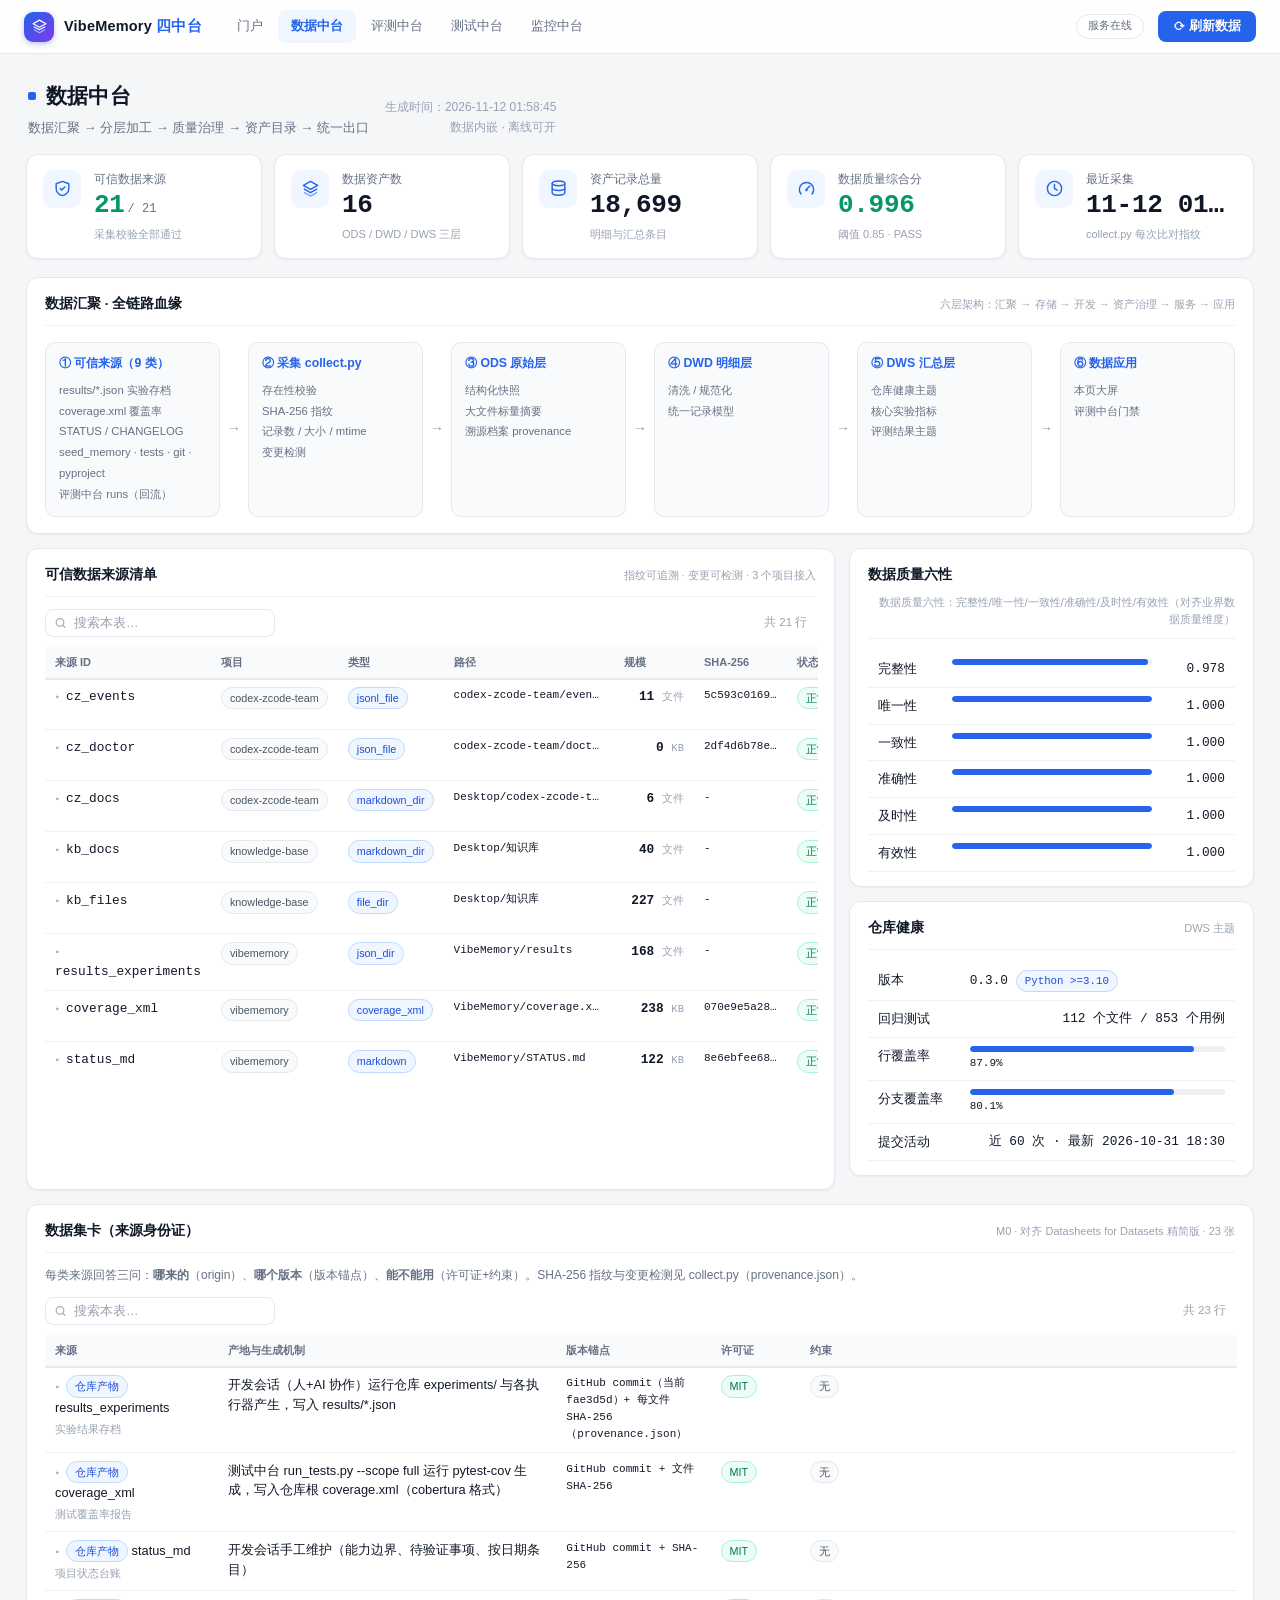
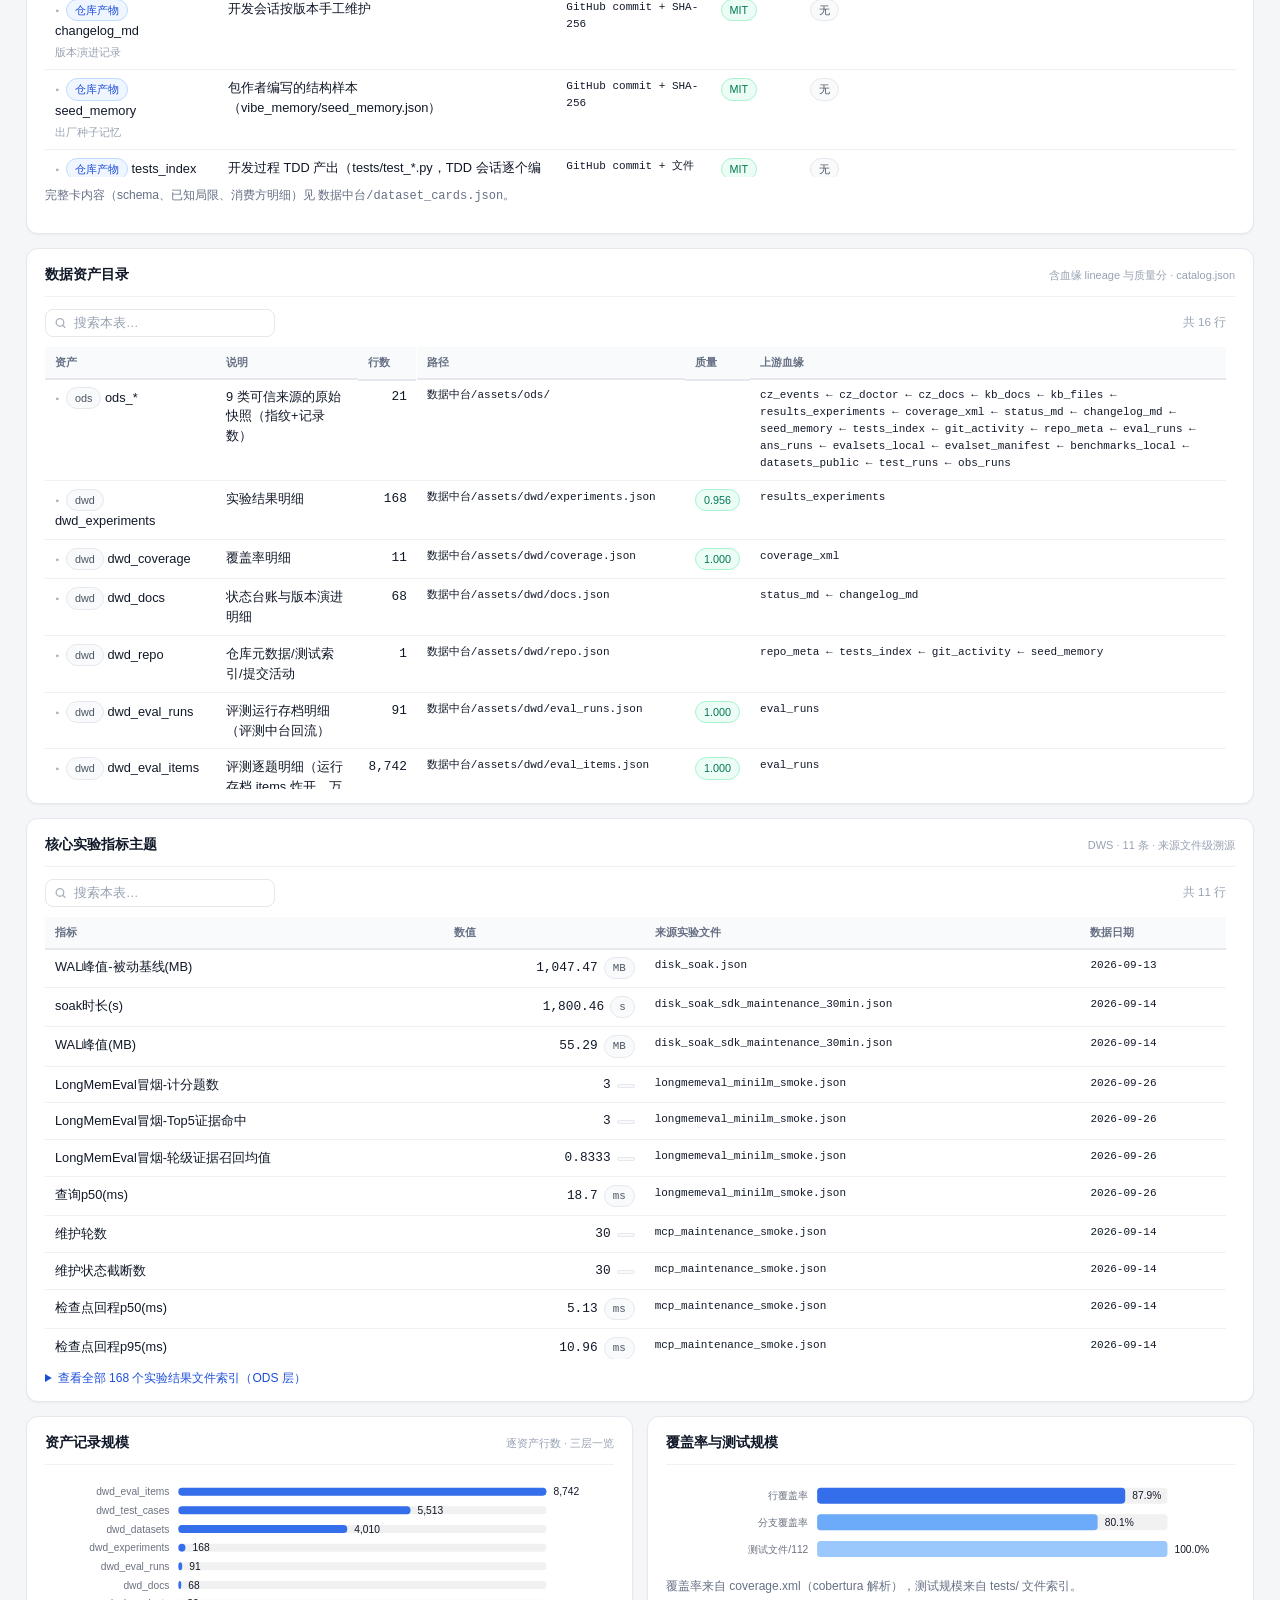
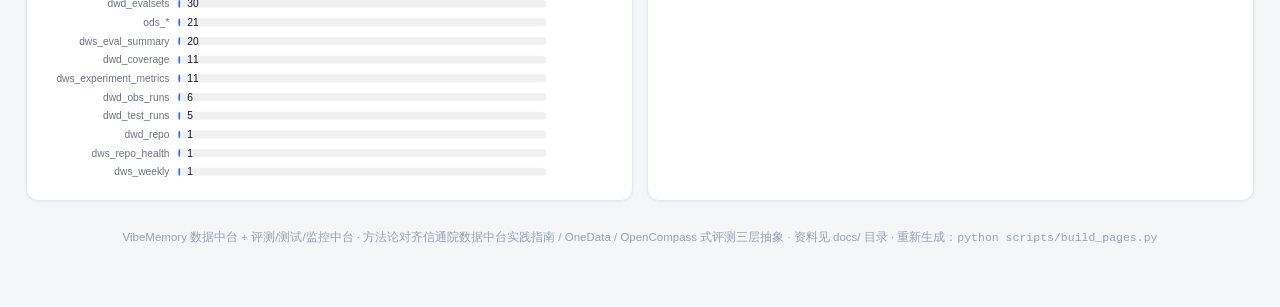
==== pages/data-platform.html @ 81954560 "初始提交：四中台源码（数据/评测/测试/监控）+ UI 2.0/交互 2.0 + 审计修复后的执行器" ====
<!DOCTYPE html>
<html lang="zh-CN">
<head>
<meta charset="utf-8">
<meta name="viewport" content="width=device-width, initial-scale=1">
<title>VibeMemory · 数据中台</title>
<style>/* VibeMemory 四中台 · 亮色 SaaS 控制台主题 2.0（零依赖，与 build_pages.py 组件类配套）
   每页主题色由 body[data-page] 驱动：data=蓝 eval=紫 test=绿 ops=橙 */
:root {
  --bg: #f5f6f8;
  --bg-panel: #ffffff;
  --bg-card: #ffffff;
  --bg-subtle: #f9fafb;
  --line: #e6e8ee;
  --line-soft: #f0f1f5;
  --accent: #2563eb;
  --accent-strong: #1d4ed8;
  --accent-soft: #eff6ff;
  --c-data: #2563eb;
  --c-data-soft: #eff6ff;
  --c-eval: #7c3aed;
  --c-eval-soft: #f4f0ff;
  --c-test: #059669;
  --c-test-soft: #e8faf3;
  --c-ops: #ea580c;
  --c-ops-soft: #fff3ea;
  --theme: var(--c-data);
  --theme-soft: var(--c-data-soft);
  --warn: #d97706;
  --bad: #dc2626;
  --good: #059669;
  --text: #101828;
  --text-dim: #667085;
  --text-faint: #98a2b3;
  --shadow-sm: 0 1px 2px rgba(16, 24, 40, 0.05);
  --shadow-md: 0 3px 10px -3px rgba(16, 24, 40, 0.12), 0 1px 2px rgba(16, 24, 40, 0.05);
  --radius: 12px;
}
body[data-page="data"] { --theme: var(--c-data); --theme-soft: var(--c-data-soft); }
body[data-page="eval"] { --theme: var(--c-eval); --theme-soft: var(--c-eval-soft); }
body[data-page="test"] { --theme: var(--c-test); --theme-soft: var(--c-test-soft); }
body[data-page="ops"]  { --theme: var(--c-ops);  --theme-soft: var(--c-ops-soft); }

* { box-sizing: border-box; margin: 0; padding: 0; }
html { scroll-behavior: smooth; }
html, body { background: var(--bg); color: var(--text);
  font-family: -apple-system, "Segoe UI", "PingFang SC", "Microsoft YaHei", "Helvetica Neue", Arial, sans-serif; }
body { min-height: 100vh; font-size: 13.5px; line-height: 1.55;
  -webkit-font-smoothing: antialiased; text-rendering: optimizeLegibility; }
::-webkit-scrollbar { width: 9px; height: 9px; }
::-webkit-scrollbar-thumb { background: #d3d7e0; border-radius: 8px; border: 2px solid var(--bg); }
::-webkit-scrollbar-thumb:hover { background: #b9bfcc; }
::-webkit-scrollbar-track { background: transparent; }
::selection { background: var(--theme-soft); }

/* ---------- 顶栏（sticky 全局导航） ---------- */
.topbar { position: sticky; top: 0; z-index: 50; display: flex; align-items: center; gap: 14px;
  height: 54px; padding: 0 24px; background: rgba(255, 255, 255, 0.88);
  backdrop-filter: blur(10px); border-bottom: 1px solid var(--line); }
.brand { display: flex; align-items: center; gap: 10px; text-decoration: none; color: var(--text); flex-shrink: 0; }
.logo { width: 30px; height: 30px; border-radius: 9px; display: flex; align-items: center; justify-content: center;
  background: linear-gradient(135deg, #2563eb, #7c3aed); box-shadow: 0 2px 6px -1px rgba(59, 91, 219, 0.45); }
.logo svg { width: 17px; height: 17px; }
.brand-t { font-size: 14.5px; font-weight: 650; letter-spacing: 0.2px; white-space: nowrap; }
.brand-t b { color: var(--accent); font-weight: 700; }
.nav { display: flex; gap: 2px; margin-left: 8px; overflow-x: auto; scrollbar-width: none; }
.nav::-webkit-scrollbar { display: none; }
.nav a { position: relative; color: var(--text-dim); text-decoration: none; font-size: 13px;
  padding: 6px 13px; border-radius: 8px; white-space: nowrap; transition: background 0.15s, color 0.15s; }
.nav a:hover { color: var(--text); background: var(--bg-subtle); }
.nav a.active { color: var(--theme); background: var(--theme-soft); font-weight: 600; }
.topbar .spacer { flex: 1; }
.status-chip { font-family: Consolas, monospace; font-size: 11px; color: var(--text-dim);
  background: #fff; border: 1px solid var(--line); border-radius: 999px; padding: 3px 11px; white-space: nowrap; }
.refresh-btn { padding: 6px 14px; border-radius: 8px; font-size: 12.5px; font-weight: 600; cursor: pointer;
  color: #fff; background: var(--theme, var(--accent)); border: 1px solid transparent; white-space: nowrap; transition: 0.15s; }
.refresh-btn:hover { filter: brightness(1.08); }
.refresh-btn:disabled { opacity: 0.65; cursor: wait; }
.refresh-btn.armed { background: #fffbeb; border-color: #fde68a; color: #b45309; }
.spin { display: inline-block; width: 12px; height: 12px; border: 2px solid rgba(255, 255, 255, 0.45);
  border-top-color: #fff; border-radius: 50%; animation: spin 0.8s linear infinite; vertical-align: -2px; margin-right: 6px; }
@keyframes spin { to { transform: rotate(360deg); } }

/* ---------- 内容区 ---------- */
.wrap { max-width: 1320px; margin: 0 auto; padding: 22px 26px 60px; }
.page-head { display: flex; align-items: flex-end; gap: 16px; padding: 4px 2px 16px; }
.page-head h1 { font-size: 21px; font-weight: 700; letter-spacing: 0.2px; }
.page-head h1::before { content: ""; display: inline-block; width: 8px; height: 8px; border-radius: 2px;
  background: var(--theme); margin-right: 10px; vertical-align: 3px; }
.page-head .sub { color: var(--text-dim); font-size: 13px; margin-top: 5px; }
.page-head .spacer { flex: 1; }
.page-head .meta { text-align: right; color: var(--text-faint); font-size: 12px; line-height: 1.7; flex-shrink: 0; }

/* ---------- KPI 卡 ---------- */
.kpis { display: grid; grid-template-columns: repeat(auto-fit, minmax(196px, 1fr)); gap: 12px; margin-bottom: 18px; }
.kpi { display: flex; gap: 13px; align-items: flex-start; background: var(--bg-card); border: 1px solid var(--line);
  border-radius: var(--radius); padding: 15px 16px; box-shadow: var(--shadow-sm); transition: box-shadow 0.18s, transform 0.18s; }
.kpi:hover { box-shadow: var(--shadow-md); transform: translateY(-1px); }
.kpi .ico { flex-shrink: 0; width: 38px; height: 38px; border-radius: 10px; display: flex; align-items: center;
  justify-content: center; background: var(--theme-soft); color: var(--theme); }
.kpi .ico svg { width: 19px; height: 19px; }
.kpi .body { min-width: 0; flex: 1; }
.kpi .label { font-size: 12px; color: var(--text-dim); white-space: nowrap; }
.kpi .value { font-size: 26px; font-weight: 700; margin-top: 3px; font-family: Consolas, "JetBrains Mono", monospace;
  color: var(--text); font-variant-numeric: tabular-nums; letter-spacing: -0.3px; line-height: 1.15;
  overflow: hidden; text-overflow: ellipsis; white-space: nowrap; }
.kpi .value .unit { font-size: 12px; color: var(--text-dim); font-weight: 500; margin-left: 3px; letter-spacing: 0; }
.kpi .hint { font-size: 11px; color: var(--text-faint); margin-top: 5px; line-height: 1.5;
  overflow: hidden; text-overflow: ellipsis; white-space: nowrap; }
.kpi.good .value { color: var(--good); }
.kpi.warn .value { color: var(--warn); }
.kpi.bad  .value { color: var(--bad); }

/* ---------- 栅格 ---------- */
.grid { display: grid; gap: 14px; align-items: stretch; }
.grid > .panel { margin-bottom: 0; height: 100%; }
.g2 { grid-template-columns: 1fr 1fr; }
.g3 { grid-template-columns: repeat(3, 1fr); }
.g21 { grid-template-columns: 2fr 1fr; }
.g12 { grid-template-columns: 1fr 2fr; }
.grid + .panel, .panel + .grid, .grid + .grid { margin-top: 14px; }

/* ---------- 面板 ---------- */
.panel { background: var(--bg-panel); border: 1px solid var(--line); border-radius: var(--radius);
  padding: 16px 18px 14px; margin-bottom: 14px; box-shadow: var(--shadow-sm); min-width: 0; }
.panel h2 { font-size: 13.5px; font-weight: 650; color: var(--text); display: flex; align-items: baseline;
  flex-wrap: wrap; row-gap: 2px; gap: 8px; margin-bottom: 12px; padding-bottom: 10px; border-bottom: 1px solid var(--line-soft); }
.panel h2 .tag { font-size: 11px; color: var(--text-faint); font-weight: 400; margin-left: auto; text-align: right; }
.panel .desc { font-size: 12px; color: var(--text-dim); margin: 0 0 12px; line-height: 1.7; }

/* ---------- 表格 ---------- */
/* 卡片内独立滚动：行多的表在面板内部上下滑，表头钉在面板顶部 */
.tbl-wrap { overflow: auto; max-height: 480px; margin: 0 -2px; padding: 0 2px;
  scrollbar-gutter: stable; overscroll-behavior: contain; }
table.tbl { width: 100%; border-collapse: separate; border-spacing: 0; font-size: 12.8px; }
.tbl th { position: sticky; top: 0; z-index: 5; text-align: left; font-size: 11px; font-weight: 600;
  color: var(--text-dim); background: var(--bg-subtle); padding: 7px 10px; border-bottom: 1px solid var(--line);
  white-space: nowrap; box-shadow: 0 1px 0 var(--line); }
.tbl td { padding: 8px 10px; border-bottom: 1px solid var(--line-soft); color: var(--text); vertical-align: top; }
.tbl tbody tr { transition: background 0.1s; }
.tbl tbody tr:hover td { background: #f7f9fc; }
.tbl td.mono, .tbl th.mono { font-family: Consolas, "JetBrains Mono", monospace; }
.tbl .num, .tbl th.num { text-align: right; font-family: Consolas, "JetBrains Mono", monospace;
  font-variant-numeric: tabular-nums; white-space: nowrap; }
.tbl td .desc { margin: 3px 0 0; color: var(--text-faint); font-size: 11px; line-height: 1.55; }
.tbl .ellipsis { max-width: 220px; overflow: hidden; text-overflow: ellipsis; white-space: nowrap; }
.tbl .sub-num { font-size: 10.5px; color: var(--text-faint); font-family: inherit; }
.tbl-empty { padding: 26px 0; text-align: center; color: var(--text-faint); font-size: 12.5px; }

/* ---------- 表格增强器（app.js 注入）：搜索 / 排序 / 行展开 ---------- */
.tbl-tools { display: flex; align-items: center; gap: 10px; margin: 0 0 10px; }
.tbl-search-wrap { position: relative; width: 230px; max-width: 55%; }
.tbl-search-wrap::before { content: ""; position: absolute; left: 9px; top: 50%; transform: translateY(-50%);
  width: 13px; height: 13px; opacity: 0.55;
  background: no-repeat center / contain url('data:image/svg+xml;utf8,<svg xmlns="http://www.w3.org/2000/svg" viewBox="0 0 24 24" fill="none" stroke="%23667085" stroke-width="2.4" stroke-linecap="round"><circle cx="11" cy="11" r="7"/><path d="m20 20-3.5-3.5"/></svg>'); }
.tbl-search { width: 100%; padding: 6px 26px 6px 28px; font-size: 12.5px; border: 1px solid var(--line);
  border-radius: 8px; background: #fff; color: var(--text); outline: none; transition: 0.15s; }
.tbl-search:focus { border-color: var(--theme); box-shadow: 0 0 0 3px color-mix(in srgb, var(--theme) 14%, transparent); }
.tbl-search::placeholder { color: var(--text-faint); }
.tbl-clear { position: absolute; right: 6px; top: 50%; transform: translateY(-50%); width: 16px; height: 16px;
  border: 0; border-radius: 50%; background: var(--line-soft); color: var(--text-dim); font-size: 10px;
  line-height: 1; cursor: pointer; display: none; }
.tbl-clear:hover { background: var(--line); }
.tbl-tools:has(.tbl-search:not(:placeholder-shown)) .tbl-clear { display: block; }
.tbl-count { margin-left: auto; font-size: 11.5px; color: var(--text-faint); white-space: nowrap; }
.th-sort { cursor: pointer; user-select: none; }
.th-sort:hover { color: var(--theme) !important; }
.th-sort.sort-asc::after { content: " ↑"; color: var(--theme); }
.th-sort.sort-desc::after { content: " ↓"; color: var(--theme); }
.pgn { display: flex; gap: 8px; align-items: center; margin-top: 10px; font-size: 12px; color: var(--text-dim); }
.pgn button { padding: 4px 12px; border: 1px solid var(--line); background: #fff; border-radius: 7px;
  font-size: 12px; cursor: pointer; color: var(--text-dim); }
.pgn button:hover:not(:disabled) { border-color: var(--theme); color: var(--theme); }
.pgn button:disabled { opacity: 0.45; cursor: default; }

/* 行展开：chevron 指示 + 全宽明细网格 */
.tbl tr.has-detail { cursor: pointer; }
.tbl tr.has-detail td:first-child::before { content: "▸"; color: var(--text-faint); margin-right: 6px;
  font-size: 10px; display: inline-block; transition: transform 0.15s; }
.tbl tr.has-detail:hover td:first-child::before { color: var(--theme); }
.tbl tr.has-detail.open td:first-child::before { transform: rotate(90deg); color: var(--theme); }
.tbl tr.detail-row td { background: var(--bg-subtle); padding: 10px 16px 12px; }
.row-detail { display: grid; grid-template-columns: repeat(auto-fill, minmax(250px, 1fr)); gap: 6px 20px;
  font-size: 11.8px; }
.row-detail .kv { display: flex; gap: 8px; min-width: 0; align-items: baseline; }
.row-detail .kv span { color: var(--text-faint); flex-shrink: 0; }
.row-detail .kv b { color: var(--text); font-family: Consolas, "JetBrains Mono", monospace;
  font-weight: 500; word-break: break-all; }
svg [data-tip] { cursor: pointer; }
svg rect[data-tip]:hover, svg circle[data-tip]:hover { stroke: #101828; stroke-width: 1.5px; }
.kpi[data-target] { cursor: pointer; }
@keyframes flash-ring { 0% { box-shadow: 0 0 0 0 color-mix(in srgb, var(--theme) 45%, transparent); }
  100% { box-shadow: 0 0 0 16px transparent; } }
.panel.flash { animation: flash-ring 0.9s ease-out 1; }

/* ---------- 徽标 ---------- */
.badge { display: inline-block; padding: 1px 8px; border-radius: 20px; font-size: 10.8px; line-height: 1.7;
  border: 1px solid; white-space: nowrap; font-weight: 500; }
.badge.ok   { color: #047857; border-color: #a7f3d0; background: #ecfdf5; }
.badge.warn { color: #b45309; border-color: #fde68a; background: #fffbeb; }
.badge.bad  { color: #b91c1c; border-color: #fecaca; background: #fef2f2; }
.badge.info { color: #1d4ed8; border-color: #bfdbfe; background: #eff6ff; }
.badge.dim  { color: #4b5563; border-color: var(--line); background: var(--bg-subtle); }
.badge.themed { color: var(--theme); border-color: color-mix(in srgb, var(--theme) 30%, #fff); background: var(--theme-soft); }

/* ---------- 图表 ---------- */
.chart-box { width: 100%; min-width: 0; }
.chart-box svg { display: block; width: 100%; height: auto; }
svg text { font-family: -apple-system, "Segoe UI", "PingFang SC", "Microsoft YaHei", sans-serif; }
.axis { stroke: #d1d5db; stroke-width: 1; }
.gridline { stroke: var(--line-soft); stroke-width: 1; }
.tick-label { fill: var(--text-faint); font-size: 10.5px; }
.legend { display: flex; flex-wrap: wrap; gap: 12px; font-size: 11.5px; color: var(--text-dim); margin-top: 8px; }
.legend .sw { display: inline-block; width: 10px; height: 10px; border-radius: 3px; margin-right: 5px; vertical-align: -1px; }

/* ---------- 流程链路 ---------- */
.flow { display: flex; align-items: stretch; gap: 0; overflow-x: auto; padding: 4px 0 2px; }
.flow .stage { flex: 1; min-width: 148px; background: var(--bg-subtle); border: 1px solid var(--line);
  border-radius: 10px; padding: 11px 13px; transition: border-color 0.15s, background 0.15s; }
.flow .stage:hover { border-color: color-mix(in srgb, var(--theme) 35%, var(--line)); background: var(--theme-soft); }
.flow .stage h3 { font-size: 12.3px; color: var(--theme); margin-bottom: 7px; font-weight: 650; }
.flow .stage ul { list-style: none; font-size: 11.3px; color: var(--text-dim); line-height: 1.85; }
.flow .arrow { display: flex; align-items: center; padding: 0 7px; color: var(--text-faint); font-size: 14px; flex-shrink: 0; }
.src-card { background: var(--bg-subtle); border: 1px solid var(--line); border-radius: 10px; padding: 12px 14px; }
.src-card .name { font-family: Consolas, monospace; font-size: 12.5px; color: var(--text); word-break: break-all; }
.src-card .row { font-size: 11.5px; color: var(--text-dim); margin-top: 5px; display: flex; gap: 8px; flex-wrap: wrap; }

/* ---------- 信号网格卡 ---------- */
.sig-grid { display: grid; grid-template-columns: repeat(auto-fill, minmax(330px, 1fr)); gap: 10px; }
.sig-card { display: flex; align-items: flex-start; gap: 10px; border: 1px solid var(--line);
  border-radius: 10px; padding: 10px 13px; background: #fff; }
.sig-card.lv-ok { border-left: 3px solid var(--good); }
.sig-card.lv-warn { border-left: 3px solid var(--warn); background: #fffdf7; }
.sig-card.lv-bad { border-left: 3px solid var(--bad); background: #fff8f8; }
.sig-card .dot { flex-shrink: 0; width: 8px; height: 8px; border-radius: 50%; margin-top: 6px; }
.sig-card.lv-ok .dot { background: var(--good); box-shadow: 0 0 0 3px rgba(5, 150, 105, 0.14); }
.sig-card.lv-warn .dot { background: var(--warn); box-shadow: 0 0 0 3px rgba(217, 119, 6, 0.16); }
.sig-card.lv-bad .dot { background: var(--bad); box-shadow: 0 0 0 3px rgba(220, 38, 38, 0.16); }
.sig-card .txt { min-width: 0; font-size: 12px; line-height: 1.55; }
.sig-card .code { font-family: Consolas, monospace; font-size: 11px; color: var(--text); font-weight: 600; }
.sig-card .detail { color: var(--text-dim); margin-top: 2px; }

/* ---------- 门户卡片入口 ---------- */
.entry { display: flex; flex-direction: column; overflow: hidden; padding: 0; }
.entry .entry-head { display: flex; align-items: center; gap: 11px; padding: 14px 18px 0; }
.entry .entry-ico { flex-shrink: 0; width: 38px; height: 38px; border-radius: 10px; display: flex;
  align-items: center; justify-content: center; background: var(--theme-soft); color: var(--theme); }
.entry .entry-ico svg { width: 20px; height: 20px; }
.entry .entry-t { font-size: 14.5px; font-weight: 650; }
.entry .entry-en { font-size: 11px; color: var(--text-faint); font-weight: 400; }
.entry .desc { padding: 10px 18px 0; }
.entry ul { list-style: none; padding: 10px 18px 0; font-size: 12.3px; color: var(--text-dim); line-height: 1.9; flex: 1; }
.entry ul li::before { content: ""; display: inline-block; width: 5px; height: 5px; border-radius: 50%;
  background: var(--theme); opacity: 0.65; margin-right: 8px; vertical-align: 2.5px; }
.entry .card-cta { margin: 12px 18px 14px; align-self: flex-start; }
.card-cta { display: inline-flex; align-items: center; gap: 6px; padding: 7px 14px;
  border-radius: 8px; background: var(--theme-soft); color: var(--theme); font-size: 12.5px;
  font-weight: 600; text-decoration: none; border: 1px solid transparent; transition: 0.15s; }
.card-cta:hover { background: var(--theme); color: #fff; }

/* ---------- 返回顶部 ---------- */
.to-top { position: fixed; right: 22px; bottom: 22px; z-index: 60; width: 38px; height: 38px;
  border-radius: 50%; border: 1px solid var(--line); background: #fff; color: var(--text-dim);
  font-size: 15px; cursor: pointer; box-shadow: var(--shadow-md); opacity: 0; pointer-events: none;
  transition: opacity 0.2s, transform 0.2s; transform: translateY(6px); }
.to-top.show { opacity: 1; pointer-events: auto; transform: none; }
.to-top:hover { color: var(--theme); border-color: var(--theme); }

/* ---------- 其他 ---------- */
.footer { margin-top: 26px; color: var(--text-faint); font-size: 11.5px; text-align: center; line-height: 1.8; }
.footer a { color: var(--accent); text-decoration: none; }
.progress { height: 6px; border-radius: 3px; background: #edeff3; overflow: hidden; min-width: 70px; }
.progress i { display: block; height: 100%; border-radius: 3px; background: var(--theme); transition: width 0.3s; }
.big-num { font-family: Consolas, monospace; font-size: 34px; font-weight: 700; color: var(--good); }
details.tblwrap summary { cursor: pointer; color: var(--accent-strong); font-size: 12px; margin-top: 10px; user-select: none; }
.crumbs { font-size: 12px; color: var(--text-faint); margin-bottom: 14px; }
.crumbs a { color: var(--accent); text-decoration: none; }
.nowrap { white-space: nowrap; }

/* ---------- 响应式 ---------- */
@media (max-width: 1080px) { .g2, .g3, .g21, .g12 { grid-template-columns: 1fr; } }
@media (max-width: 860px) {
  .topbar { flex-wrap: wrap; height: auto; padding: 10px 16px; row-gap: 8px; }
  .nav { order: 3; width: 100%; margin-left: 0; }
  .wrap { padding: 16px 14px 48px; }
  .page-head { flex-direction: column; align-items: flex-start; gap: 8px; }
  .page-head .meta { text-align: left; }
  .sig-grid { grid-template-columns: 1fr; }
}
</style>
</head>
<body data-page="data">
<header class="topbar">
  <a class="brand" href="index.html"><span class="logo"><svg viewBox="0 0 24 24" fill="none" stroke="#fff" stroke-width="1.7" stroke-linejoin="round" stroke-linecap="round"><path d="m12 3 9 5-9 5-9-5z"/><path d="m4.6 12.6 7.4 4.1 7.4-4.1"/><path d="m4.6 16.6 7.4 4.1 7.4-4.1" opacity="0.55"/></svg></span><span class="brand-t">VibeMemory <b>四中台</b></span></a>
  <nav class="nav"><a href="index.html">门户</a><a href="data-platform.html" class="active">数据中台</a><a href="eval-platform.html">评测中台</a><a href="test-platform.html">测试中台</a><a href="ops-platform.html">监控中台</a></nav>
  <div class="spacer"></div>
  <span id="status-chip" class="status-chip" style="display:none"></span>
  <button id="refresh-btn" class="refresh-btn" style="display:none">⟳ 刷新数据</button>
</header>
<main class="wrap">
  <div class="page-head">
    <div>
      <h1>数据中台</h1>
      <div class="sub">数据汇聚 → 分层加工 → 质量治理 → 资产目录 → 统一出口</div>
    </div>
    <div class="meta">生成时间：2026-11-12 01:58:45<br>数据内嵌 · 离线可开</div>
  </div>
  
  <div class="kpis">
    <div class="kpi good" data-target="p-srcs" title="点击跳转到对应面板"><div class="ico"><svg viewBox="0 0 24 24" fill="none" stroke="currentColor" stroke-width="1.8" stroke-linecap="round" stroke-linejoin="round"><path d="M12 3l8 3v6c0 4.5-3.2 7.7-8 9-4.8-1.3-8-4.5-8-9V6z"/><path d="m9 12 2 2 4-4"/></svg></div><div class="body"><div class="label">可信数据来源</div><div class="value">21<span class="unit">/ 21</span></div><div class="hint">采集校验全部通过</div></div></div>
    <div class="kpi " data-target="p-assets" title="点击跳转到对应面板"><div class="ico"><svg viewBox="0 0 24 24" fill="none" stroke="currentColor" stroke-width="1.8" stroke-linejoin="round"><path d="m12 3 9 5-9 5-9-5z"/><path d="m3.6 12.6 8.4 4.7 8.4-4.7"/><path d="m3.6 16.8 8.4 4.7 8.4-4.7" opacity="0.55"/></svg></div><div class="body"><div class="label">数据资产数</div><div class="value">16</div><div class="hint">ODS / DWD / DWS 三层</div></div></div>
    <div class="kpi " data-target="p-chart" title="点击跳转到对应面板"><div class="ico"><svg viewBox="0 0 24 24" fill="none" stroke="currentColor" stroke-width="1.8" stroke-linecap="round"><ellipse cx="12" cy="5.5" rx="8" ry="3"/><path d="M4 5.5v6c0 1.66 3.58 3 8 3s8-1.34 8-3v-6"/><path d="M4 11.5v6c0 1.66 3.58 3 8 3s8-1.34 8-3v-6"/></svg></div><div class="body"><div class="label">资产记录总量</div><div class="value">18,699</div><div class="hint">明细与汇总条目</div></div></div>
    <div class="kpi good" data-target="p-quality" title="点击跳转到对应面板"><div class="ico"><svg viewBox="0 0 24 24" fill="none" stroke="currentColor" stroke-width="1.8" stroke-linecap="round"><path d="M5 19a9 9 0 1 1 14 0"/><path d="M12 13l4.2-4.2"/><circle cx="12" cy="14" r="1.6" fill="currentColor" stroke="none"/></svg></div><div class="body"><div class="label">数据质量综合分</div><div class="value">0.996</div><div class="hint">阈值 0.85 · PASS</div></div></div>
    <div class="kpi "><div class="ico"><svg viewBox="0 0 24 24" fill="none" stroke="currentColor" stroke-width="1.8" stroke-linecap="round"><circle cx="12" cy="12" r="9"/><path d="M12 7v5l3.5 2"/></svg></div><div class="body"><div class="label">最近采集</div><div class="value">11-12 01:58</div><div class="hint">collect.py 每次比对指纹</div></div></div>
  </div>

  <div class="panel">
    <h2>数据汇聚 · 全链路血缘 <span class="tag">六层架构：汇聚 → 存储 → 开发 → 资产治理 → 服务 → 应用</span></h2>
    <div class="flow">
      <div class="stage"><h3>① 可信来源（9 类）</h3><ul>
        <li>results/*.json 实验存档</li><li>coverage.xml 覆盖率</li><li>STATUS / CHANGELOG</li>
        <li>seed_memory · tests · git · pyproject</li><li>评测中台 runs（回流）</li></ul></div>
      <div class="arrow">→</div>
      <div class="stage"><h3>② 采集 collect.py</h3><ul><li>存在性校验</li><li>SHA-256 指纹</li>
        <li>记录数 / 大小 / mtime</li><li>变更检测</li></ul></div>
      <div class="arrow">→</div>
      <div class="stage"><h3>③ ODS 原始层</h3><ul><li>结构化快照</li><li>大文件标量摘要</li><li>溯源档案 provenance</li></ul></div>
      <div class="arrow">→</div>
      <div class="stage"><h3>④ DWD 明细层</h3><ul><li>清洗 / 规范化</li><li>统一记录模型</li></ul></div>
      <div class="arrow">→</div>
      <div class="stage"><h3>⑤ DWS 汇总层</h3><ul><li>仓库健康主题</li><li>核心实验指标</li><li>评测结果主题</li></ul></div>
      <div class="arrow">→</div>
      <div class="stage"><h3>⑥ 数据应用</h3><ul><li>本页大屏</li><li>评测中台门禁</li></ul></div>
    </div>
  </div>

  <div class="grid g21">
    <div class="panel">
      <h2>可信数据来源清单 <span id="p-srcs" class="tag">指纹可追溯 · 变更可检测 · 3 个项目接入</span></h2>
      <div class="tbl-wrap"><table class="tbl" data-enhance><thead><tr><th>来源 ID</th><th>项目</th><th>类型</th><th>路径</th><th>规模</th><th>SHA-256</th><th>状态</th><th>采集时间</th></tr></thead>
      <tbody><tr data-detail='{&quot;完整路径&quot;: &quot;C:\\Users\\ASYS\\Desktop\\codex-zcode-team\\events.jsonl&quot;, &quot;SHA-256&quot;: &quot;5c593c0169db671053f03f356432addc848b8cfe5077ba354631101404cf8b2a&quot;, &quot;项目&quot;: &quot;Codex-ZCode 多智能体协作&quot;, &quot;类型&quot;: &quot;jsonl_file&quot;, &quot;规模&quot;: &quot;11 个文件&quot;, &quot;采集时间&quot;: &quot;2026-11-12T01:58:12+08:00&quot;}'><td class='mono'>cz_events</td><td class='nowrap'><span class='badge dim' title='Codex-ZCode 多智能体协作'>codex-zcode-team</span></td><td><span class='badge info'>jsonl_file</span></td><td class='mono' title='C:\Users\ASYS\Desktop\codex-zcode-team\events.jsonl'><div class='ellipsis' style='max-width:150px;font-size:11px'>codex-zcode-team/events.jsonl</div></td><td class='num'><b>11</b> <span class='sub-num'>文件</span></td><td class='mono' title='5c593c0169db671053f03f356432addc848b8cfe5077ba354631101404cf8b2a' style='font-size:11px'>5c593c0169…</td><td class='nowrap'><span class="badge ok">正常</span> <span class="badge dim">未变更</span></td><td class='mono' style='font-size:11px'>11-12 01:58</td></tr><tr data-detail='{&quot;完整路径&quot;: &quot;C:\\Users\\ASYS\\Desktop\\codex-zcode-team\\doctor.json&quot;, &quot;SHA-256&quot;: &quot;2df4d6b78ee5dc799a60a931dd785f37ab174d25e3aeb31bc2115a1ad2cb20b1&quot;, &quot;项目&quot;: &quot;Codex-ZCode 多智能体协作&quot;, &quot;类型&quot;: &quot;json_file&quot;, &quot;规模&quot;: &quot;0 KB&quot;, &quot;采集时间&quot;: &quot;2026-11-12T01:58:12+08:00&quot;}'><td class='mono'>cz_doctor</td><td class='nowrap'><span class='badge dim' title='Codex-ZCode 多智能体协作'>codex-zcode-team</span></td><td><span class='badge info'>json_file</span></td><td class='mono' title='C:\Users\ASYS\Desktop\codex-zcode-team\doctor.json'><div class='ellipsis' style='max-width:150px;font-size:11px'>codex-zcode-team/doctor.json</div></td><td class='num'><b>0</b> <span class='sub-num'>KB</span></td><td class='mono' title='2df4d6b78ee5dc799a60a931dd785f37ab174d25e3aeb31bc2115a1ad2cb20b1' style='font-size:11px'>2df4d6b78e…</td><td class='nowrap'><span class="badge ok">正常</span> <span class="badge dim">未变更</span></td><td class='mono' style='font-size:11px'>11-12 01:58</td></tr><tr data-detail='{&quot;完整路径&quot;: &quot;C:\\Users\\ASYS\\Desktop\\codex-zcode-team&quot;, &quot;SHA-256&quot;: &quot;-&quot;, &quot;项目&quot;: &quot;Codex-ZCode 多智能体协作&quot;, &quot;类型&quot;: &quot;markdown_dir&quot;, &quot;规模&quot;: &quot;6 个文件&quot;, &quot;采集时间&quot;: &quot;2026-11-12T01:58:12+08:00&quot;}'><td class='mono'>cz_docs</td><td class='nowrap'><span class='badge dim' title='Codex-ZCode 多智能体协作'>codex-zcode-team</span></td><td><span class='badge info'>markdown_dir</span></td><td class='mono' title='C:\Users\ASYS\Desktop\codex-zcode-team'><div class='ellipsis' style='max-width:150px;font-size:11px'>Desktop/codex-zcode-team</div></td><td class='num'><b>6</b> <span class='sub-num'>文件</span></td><td class='mono' title='' style='font-size:11px'>-</td><td class='nowrap'><span class="badge ok">正常</span> </td><td class='mono' style='font-size:11px'>11-12 01:58</td></tr><tr data-detail='{&quot;完整路径&quot;: &quot;C:\\Users\\ASYS\\Desktop\\知识库&quot;, &quot;SHA-256&quot;: &quot;-&quot;, &quot;项目&quot;: &quot;知识库（VibeMemory 实验知识文档）&quot;, &quot;类型&quot;: &quot;markdown_dir&quot;, &quot;规模&quot;: &quot;40 个文件&quot;, &quot;采集时间&quot;: &quot;2026-11-12T01:58:12+08:00&quot;}'><td class='mono'>kb_docs</td><td class='nowrap'><span class='badge dim' title='知识库（VibeMemory 实验知识文档）'>knowledge-base</span></td><td><span class='badge info'>markdown_dir</span></td><td class='mono' title='C:\Users\ASYS\Desktop\知识库'><div class='ellipsis' style='max-width:150px;font-size:11px'>Desktop/知识库</div></td><td class='num'><b>40</b> <span class='sub-num'>文件</span></td><td class='mono' title='' style='font-size:11px'>-</td><td class='nowrap'><span class="badge ok">正常</span> </td><td class='mono' style='font-size:11px'>11-12 01:58</td></tr><tr data-detail='{&quot;完整路径&quot;: &quot;C:\\Users\\ASYS\\Desktop\\知识库&quot;, &quot;SHA-256&quot;: &quot;-&quot;, &quot;项目&quot;: &quot;知识库（VibeMemory 实验知识文档）&quot;, &quot;类型&quot;: &quot;file_dir&quot;, &quot;规模&quot;: &quot;227 个文件&quot;, &quot;采集时间&quot;: &quot;2026-11-12T01:58:12+08:00&quot;}'><td class='mono'>kb_files</td><td class='nowrap'><span class='badge dim' title='知识库（VibeMemory 实验知识文档）'>knowledge-base</span></td><td><span class='badge info'>file_dir</span></td><td class='mono' title='C:\Users\ASYS\Desktop\知识库'><div class='ellipsis' style='max-width:150px;font-size:11px'>Desktop/知识库</div></td><td class='num'><b>227</b> <span class='sub-num'>文件</span></td><td class='mono' title='' style='font-size:11px'>-</td><td class='nowrap'><span class="badge ok">正常</span> </td><td class='mono' style='font-size:11px'>11-12 01:58</td></tr><tr data-detail='{&quot;完整路径&quot;: &quot;C:\\Users\\ASYS\\Desktop\\VibeMemory\\results&quot;, &quot;SHA-256&quot;: &quot;-&quot;, &quot;项目&quot;: &quot;VibeMemory 图记忆 SDK&quot;, &quot;类型&quot;: &quot;json_dir&quot;, &quot;规模&quot;: &quot;168 个文件&quot;, &quot;采集时间&quot;: &quot;2026-11-12T01:58:13+08:00&quot;}'><td class='mono'>results_experiments</td><td class='nowrap'><span class='badge dim' title='VibeMemory 图记忆 SDK'>vibememory</span></td><td><span class='badge info'>json_dir</span></td><td class='mono' title='C:\Users\ASYS\Desktop\VibeMemory\results'><div class='ellipsis' style='max-width:150px;font-size:11px'>VibeMemory/results</div></td><td class='num'><b>168</b> <span class='sub-num'>文件</span></td><td class='mono' title='' style='font-size:11px'>-</td><td class='nowrap'><span class="badge ok">正常</span> </td><td class='mono' style='font-size:11px'>11-12 01:58</td></tr><tr data-detail='{&quot;完整路径&quot;: &quot;C:\\Users\\ASYS\\Desktop\\VibeMemory\\coverage.xml&quot;, &quot;SHA-256&quot;: &quot;070e9e5a28c61a6d8754ff5e520ab8679ca1131ec24b24d7f3c478bdde0b2aa2&quot;, &quot;项目&quot;: &quot;VibeMemory 图记忆 SDK&quot;, &quot;类型&quot;: &quot;coverage_xml&quot;, &quot;规模&quot;: &quot;238 KB&quot;, &quot;采集时间&quot;: &quot;2026-11-12T01:58:13+08:00&quot;}'><td class='mono'>coverage_xml</td><td class='nowrap'><span class='badge dim' title='VibeMemory 图记忆 SDK'>vibememory</span></td><td><span class='badge info'>coverage_xml</span></td><td class='mono' title='C:\Users\ASYS\Desktop\VibeMemory\coverage.xml'><div class='ellipsis' style='max-width:150px;font-size:11px'>VibeMemory/coverage.xml</div></td><td class='num'><b>238</b> <span class='sub-num'>KB</span></td><td class='mono' title='070e9e5a28c61a6d8754ff5e520ab8679ca1131ec24b24d7f3c478bdde0b2aa2' style='font-size:11px'>070e9e5a28…</td><td class='nowrap'><span class="badge ok">正常</span> <span class="badge dim">未变更</span></td><td class='mono' style='font-size:11px'>11-12 01:58</td></tr><tr data-detail='{&quot;完整路径&quot;: &quot;C:\\Users\\ASYS\\Desktop\\VibeMemory\\STATUS.md&quot;, &quot;SHA-256&quot;: &quot;8e6ebfee6860eaaeab2b6055a6c62609632ee010fe49381e32d3a0bc29f5a666&quot;, &quot;项目&quot;: &quot;VibeMemory 图记忆 SDK&quot;, &quot;类型&quot;: &quot;markdown&quot;, &quot;规模&quot;: &quot;122 KB&quot;, &quot;采集时间&quot;: &quot;2026-11-12T01:58:13+08:00&quot;}'><td class='mono'>status_md</td><td class='nowrap'><span class='badge dim' title='VibeMemory 图记忆 SDK'>vibememory</span></td><td><span class='badge info'>markdown</span></td><td class='mono' title='C:\Users\ASYS\Desktop\VibeMemory\STATUS.md'><div class='ellipsis' style='max-width:150px;font-size:11px'>VibeMemory/STATUS.md</div></td><td class='num'><b>122</b> <span class='sub-num'>KB</span></td><td class='mono' title='8e6ebfee6860eaaeab2b6055a6c62609632ee010fe49381e32d3a0bc29f5a666' style='font-size:11px'>8e6ebfee68…</td><td class='nowrap'><span class="badge ok">正常</span> <span class="badge dim">未变更</span></td><td class='mono' style='font-size:11px'>11-12 01:58</td></tr><tr data-detail='{&quot;完整路径&quot;: &quot;C:\\Users\\ASYS\\Desktop\\VibeMemory\\CHANGELOG.md&quot;, &quot;SHA-256&quot;: &quot;d70b59bb48aab24e742ed8394dd3c3d7ee1cbeb4a0d2ce08248f0ec84ad1a775&quot;, &quot;项目&quot;: &quot;VibeMemory 图记忆 SDK&quot;, &quot;类型&quot;: &quot;markdown&quot;, &quot;规模&quot;: &quot;8 KB&quot;, &quot;采集时间&quot;: &quot;2026-11-12T01:58:13+08:00&quot;}'><td class='mono'>changelog_md</td><td class='nowrap'><span class='badge dim' title='VibeMemory 图记忆 SDK'>vibememory</span></td><td><span class='badge info'>markdown</span></td><td class='mono' title='C:\Users\ASYS\Desktop\VibeMemory\CHANGELOG.md'><div class='ellipsis' style='max-width:150px;font-size:11px'>VibeMemory/CHANGELOG.md</div></td><td class='num'><b>8</b> <span class='sub-num'>KB</span></td><td class='mono' title='d70b59bb48aab24e742ed8394dd3c3d7ee1cbeb4a0d2ce08248f0ec84ad1a775' style='font-size:11px'>d70b59bb48…</td><td class='nowrap'><span class="badge ok">正常</span> <span class="badge dim">未变更</span></td><td class='mono' style='font-size:11px'>11-12 01:58</td></tr><tr data-detail='{&quot;完整路径&quot;: &quot;C:\\Users\\ASYS\\Desktop\\VibeMemory\\vibe_memory\\seed_memory.json&quot;, &quot;SHA-256&quot;: &quot;39d2e9fb876599f9f32922657cb7a717f9d96c5afe3b000487f4ad0e5b11f8d2&quot;, &quot;项目&quot;: &quot;VibeMemory 图记忆 SDK&quot;, &quot;类型&quot;: &quot;json_file&quot;, &quot;规模&quot;: &quot;2 KB&quot;, &quot;采集时间&quot;: &quot;2026-11-12T01:58:13+08:00&quot;}'><td class='mono'>seed_memory</td><td class='nowrap'><span class='badge dim' title='VibeMemory 图记忆 SDK'>vibememory</span></td><td><span class='badge info'>json_file</span></td><td class='mono' title='C:\Users\ASYS\Desktop\VibeMemory\vibe_memory\seed_memory.json'><div class='ellipsis' style='max-width:150px;font-size:11px'>vibe_memory/seed_memory.json</div></td><td class='num'><b>2</b> <span class='sub-num'>KB</span></td><td class='mono' title='39d2e9fb876599f9f32922657cb7a717f9d96c5afe3b000487f4ad0e5b11f8d2' style='font-size:11px'>39d2e9fb87…</td><td class='nowrap'><span class="badge ok">正常</span> <span class="badge dim">未变更</span></td><td class='mono' style='font-size:11px'>11-12 01:58</td></tr><tr data-detail='{&quot;完整路径&quot;: &quot;C:\\Users\\ASYS\\Desktop\\VibeMemory\\tests&quot;, &quot;SHA-256&quot;: &quot;-&quot;, &quot;项目&quot;: &quot;VibeMemory 图记忆 SDK&quot;, &quot;类型&quot;: &quot;test_dir&quot;, &quot;规模&quot;: &quot;-&quot;, &quot;采集时间&quot;: &quot;2026-11-12T01:58:13+08:00&quot;}'><td class='mono'>tests_index</td><td class='nowrap'><span class='badge dim' title='VibeMemory 图记忆 SDK'>vibememory</span></td><td><span class='badge info'>test_dir</span></td><td class='mono' title='C:\Users\ASYS\Desktop\VibeMemory\tests'><div class='ellipsis' style='max-width:150px;font-size:11px'>VibeMemory/tests</div></td><td class='num'>-</td><td class='mono' title='' style='font-size:11px'>-</td><td class='nowrap'><span class="badge ok">正常</span> </td><td class='mono' style='font-size:11px'>11-12 01:58</td></tr><tr data-detail='{&quot;完整路径&quot;: &quot;C:\\Users\\ASYS\\Desktop\\VibeMemory&quot;, &quot;SHA-256&quot;: &quot;-&quot;, &quot;项目&quot;: &quot;VibeMemory 图记忆 SDK&quot;, &quot;类型&quot;: &quot;git_log&quot;, &quot;规模&quot;: &quot;-&quot;, &quot;采集时间&quot;: &quot;2026-11-12T01:58:13+08:00&quot;}'><td class='mono'>git_activity</td><td class='nowrap'><span class='badge dim' title='VibeMemory 图记忆 SDK'>vibememory</span></td><td><span class='badge info'>git_log</span></td><td class='mono' title='C:\Users\ASYS\Desktop\VibeMemory'><div class='ellipsis' style='max-width:150px;font-size:11px'>Desktop/VibeMemory</div></td><td class='num'>-</td><td class='mono' title='' style='font-size:11px'>-</td><td class='nowrap'><span class="badge ok">正常</span> </td><td class='mono' style='font-size:11px'>11-12 01:58</td></tr><tr data-detail='{&quot;完整路径&quot;: &quot;C:\\Users\\ASYS\\Desktop\\VibeMemory\\pyproject.toml&quot;, &quot;SHA-256&quot;: &quot;a60e44b150cc07f78c34b8ed85e14554fe6ccd8f222da34879d34ee1fdbf21cc&quot;, &quot;项目&quot;: &quot;VibeMemory 图记忆 SDK&quot;, &quot;类型&quot;: &quot;toml_file&quot;, &quot;规模&quot;: &quot;2 KB&quot;, &quot;采集时间&quot;: &quot;2026-11-12T01:58:13+08:00&quot;}'><td class='mono'>repo_meta</td><td class='nowrap'><span class='badge dim' title='VibeMemory 图记忆 SDK'>vibememory</span></td><td><span class='badge info'>toml_file</span></td><td class='mono' title='C:\Users\ASYS\Desktop\VibeMemory\pyproject.toml'><div class='ellipsis' style='max-width:150px;font-size:11px'>VibeMemory/pyproject.toml</div></td><td class='num'><b>2</b> <span class='sub-num'>KB</span></td><td class='mono' title='a60e44b150cc07f78c34b8ed85e14554fe6ccd8f222da34879d34ee1fdbf21cc' style='font-size:11px'>a60e44b150…</td><td class='nowrap'><span class="badge ok">正常</span> <span class="badge dim">未变更</span></td><td class='mono' style='font-size:11px'>11-12 01:58</td></tr><tr data-detail='{&quot;完整路径&quot;: &quot;C:\\Users\\ASYS\\Desktop\\VibeMemory-中台\\评测中台\\runs&quot;, &quot;SHA-256&quot;: &quot;-&quot;, &quot;项目&quot;: &quot;VibeMemory 图记忆 SDK&quot;, &quot;类型&quot;: &quot;json_dir&quot;, &quot;规模&quot;: &quot;109 个文件&quot;, &quot;采集时间&quot;: &quot;2026-11-12T01:58:13+08:00&quot;}'><td class='mono'>eval_runs</td><td class='nowrap'><span class='badge dim' title='VibeMemory 图记忆 SDK'>vibememory</span></td><td><span class='badge info'>json_dir</span></td><td class='mono' title='C:\Users\ASYS\Desktop\VibeMemory-中台\评测中台\runs'><div class='ellipsis' style='max-width:150px;font-size:11px'>评测中台/runs</div></td><td class='num'><b>109</b> <span class='sub-num'>文件</span></td><td class='mono' title='' style='font-size:11px'>-</td><td class='nowrap'><span class="badge ok">正常</span> </td><td class='mono' style='font-size:11px'>11-12 01:58</td></tr><tr data-detail='{&quot;完整路径&quot;: &quot;C:\\Users\\ASYS\\Desktop\\VibeMemory-中台\\评测中台\\runs&quot;, &quot;SHA-256&quot;: &quot;-&quot;, &quot;项目&quot;: &quot;VibeMemory 图记忆 SDK&quot;, &quot;类型&quot;: &quot;json_dir&quot;, &quot;规模&quot;: &quot;12 个文件&quot;, &quot;采集时间&quot;: &quot;2026-11-12T01:58:13+08:00&quot;}'><td class='mono'>ans_runs</td><td class='nowrap'><span class='badge dim' title='VibeMemory 图记忆 SDK'>vibememory</span></td><td><span class='badge info'>json_dir</span></td><td class='mono' title='C:\Users\ASYS\Desktop\VibeMemory-中台\评测中台\runs'><div class='ellipsis' style='max-width:150px;font-size:11px'>评测中台/runs</div></td><td class='num'><b>12</b> <span class='sub-num'>文件</span></td><td class='mono' title='' style='font-size:11px'>-</td><td class='nowrap'><span class="badge ok">正常</span> </td><td class='mono' style='font-size:11px'>11-12 01:58</td></tr><tr data-detail='{&quot;完整路径&quot;: &quot;C:\\Users\\ASYS\\Desktop\\VibeMemory-中台\\评测中台\\evalsets&quot;, &quot;SHA-256&quot;: &quot;-&quot;, &quot;项目&quot;: &quot;VibeMemory 图记忆 SDK&quot;, &quot;类型&quot;: &quot;jsonl_dir&quot;, &quot;规模&quot;: &quot;14 个文件&quot;, &quot;采集时间&quot;: &quot;2026-11-12T01:58:13+08:00&quot;}'><td class='mono'>evalsets_local</td><td class='nowrap'><span class='badge dim' title='VibeMemory 图记忆 SDK'>vibememory</span></td><td><span class='badge info'>jsonl_dir</span></td><td class='mono' title='C:\Users\ASYS\Desktop\VibeMemory-中台\评测中台\evalsets'><div class='ellipsis' style='max-width:150px;font-size:11px'>评测中台/evalsets</div></td><td class='num'><b>14</b> <span class='sub-num'>文件</span></td><td class='mono' title='' style='font-size:11px'>-</td><td class='nowrap'><span class="badge ok">正常</span> </td><td class='mono' style='font-size:11px'>11-12 01:58</td></tr><tr data-detail='{&quot;完整路径&quot;: &quot;C:\\Users\\ASYS\\Desktop\\VibeMemory-中台\\评测中台\\evalsets\\gen_manifest.json&quot;, &quot;SHA-256&quot;: &quot;1518d64a0841e29ca36a8d55ae374e068e1c9382f4a41e65b60737f89d614ce6&quot;, &quot;项目&quot;: &quot;VibeMemory 图记忆 SDK&quot;, &quot;类型&quot;: &quot;json_file&quot;, &quot;规模&quot;: &quot;2 KB&quot;, &quot;采集时间&quot;: &quot;2026-11-12T01:58:13+08:00&quot;}'><td class='mono'>evalset_manifest</td><td class='nowrap'><span class='badge dim' title='VibeMemory 图记忆 SDK'>vibememory</span></td><td><span class='badge info'>json_file</span></td><td class='mono' title='C:\Users\ASYS\Desktop\VibeMemory-中台\评测中台\evalsets\gen_manifest.json'><div class='ellipsis' style='max-width:150px;font-size:11px'>evalsets/gen_manifest.json</div></td><td class='num'><b>2</b> <span class='sub-num'>KB</span></td><td class='mono' title='1518d64a0841e29ca36a8d55ae374e068e1c9382f4a41e65b60737f89d614ce6' style='font-size:11px'>1518d64a08…</td><td class='nowrap'><span class="badge ok">正常</span> <span class="badge dim">未变更</span></td><td class='mono' style='font-size:11px'>11-12 01:58</td></tr><tr data-detail='{&quot;完整路径&quot;: &quot;C:\\Users\\ASYS\\Desktop\\VibeMemory-中台\\评测中台\\benchmarks&quot;, &quot;SHA-256&quot;: &quot;-&quot;, &quot;项目&quot;: &quot;VibeMemory 图记忆 SDK&quot;, &quot;类型&quot;: &quot;jsonl_dir&quot;, &quot;规模&quot;: &quot;16 个文件&quot;, &quot;采集时间&quot;: &quot;2026-11-12T01:58:13+08:00&quot;}'><td class='mono'>benchmarks_local</td><td class='nowrap'><span class='badge dim' title='VibeMemory 图记忆 SDK'>vibememory</span></td><td><span class='badge info'>jsonl_dir</span></td><td class='mono' title='C:\Users\ASYS\Desktop\VibeMemory-中台\评测中台\benchmarks'><div class='ellipsis' style='max-width:150px;font-size:11px'>评测中台/benchmarks</div></td><td class='num'><b>16</b> <span class='sub-num'>文件</span></td><td class='mono' title='' style='font-size:11px'>-</td><td class='nowrap'><span class="badge ok">正常</span> </td><td class='mono' style='font-size:11px'>11-12 01:58</td></tr><tr data-detail='{&quot;完整路径&quot;: &quot;C:\\Users\\ASYS\\Desktop\\VibeMemory-中台\\评测中台\\datasets&quot;, &quot;SHA-256&quot;: &quot;-&quot;, &quot;项目&quot;: &quot;VibeMemory 图记忆 SDK&quot;, &quot;类型&quot;: &quot;file_dir&quot;, &quot;规模&quot;: &quot;4010 个文件&quot;, &quot;采集时间&quot;: &quot;2026-11-12T01:58:15+08:00&quot;}'><td class='mono'>datasets_public</td><td class='nowrap'><span class='badge dim' title='VibeMemory 图记忆 SDK'>vibememory</span></td><td><span class='badge info'>file_dir</span></td><td class='mono' title='C:\Users\ASYS\Desktop\VibeMemory-中台\评测中台\datasets'><div class='ellipsis' style='max-width:150px;font-size:11px'>评测中台/datasets</div></td><td class='num'><b>4010</b> <span class='sub-num'>文件</span></td><td class='mono' title='' style='font-size:11px'>-</td><td class='nowrap'><span class="badge ok">正常</span> </td><td class='mono' style='font-size:11px'>11-12 01:58</td></tr><tr data-detail='{&quot;完整路径&quot;: &quot;C:\\Users\\ASYS\\Desktop\\VibeMemory-中台\\测试中台\\runs&quot;, &quot;SHA-256&quot;: &quot;-&quot;, &quot;项目&quot;: &quot;VibeMemory 图记忆 SDK&quot;, &quot;类型&quot;: &quot;json_dir&quot;, &quot;规模&quot;: &quot;5 个文件&quot;, &quot;采集时间&quot;: &quot;2026-11-12T01:58:44+08:00&quot;}'><td class='mono'>test_runs</td><td class='nowrap'><span class='badge dim' title='VibeMemory 图记忆 SDK'>vibememory</span></td><td><span class='badge info'>json_dir</span></td><td class='mono' title='C:\Users\ASYS\Desktop\VibeMemory-中台\测试中台\runs'><div class='ellipsis' style='max-width:150px;font-size:11px'>测试中台/runs</div></td><td class='num'><b>5</b> <span class='sub-num'>文件</span></td><td class='mono' title='' style='font-size:11px'>-</td><td class='nowrap'><span class="badge ok">正常</span> </td><td class='mono' style='font-size:11px'>11-12 01:58</td></tr><tr data-detail='{&quot;完整路径&quot;: &quot;C:\\Users\\ASYS\\Desktop\\VibeMemory-中台\\监控中台\\runs&quot;, &quot;SHA-256&quot;: &quot;-&quot;, &quot;项目&quot;: &quot;VibeMemory 图记忆 SDK&quot;, &quot;类型&quot;: &quot;json_dir&quot;, &quot;规模&quot;: &quot;6 个文件&quot;, &quot;采集时间&quot;: &quot;2026-11-12T01:58:44+08:00&quot;}'><td class='mono'>obs_runs</td><td class='nowrap'><span class='badge dim' title='VibeMemory 图记忆 SDK'>vibememory</span></td><td><span class='badge info'>json_dir</span></td><td class='mono' title='C:\Users\ASYS\Desktop\VibeMemory-中台\监控中台\runs'><div class='ellipsis' style='max-width:150px;font-size:11px'>监控中台/runs</div></td><td class='num'><b>6</b> <span class='sub-num'>文件</span></td><td class='mono' title='' style='font-size:11px'>-</td><td class='nowrap'><span class="badge ok">正常</span> </td><td class='mono' style='font-size:11px'>11-12 01:58</td></tr></tbody></table></div>
    </div>
    <div>
      <div class="panel">
        <h2>数据质量六性 <span id="p-quality" class="tag">数据质量六性：完整性/唯一性/一致性/准确性/及时性/有效性（对齐业界数据质量维度）</span></h2>
        <table class="tbl"><tbody><tr><td>完整性</td><td style='width:60%'><div class='progress'><i style='width:98%'></i></div></td><td class='num'>0.978</td></tr><tr><td>唯一性</td><td style='width:60%'><div class='progress'><i style='width:100%'></i></div></td><td class='num'>1.000</td></tr><tr><td>一致性</td><td style='width:60%'><div class='progress'><i style='width:100%'></i></div></td><td class='num'>1.000</td></tr><tr><td>准确性</td><td style='width:60%'><div class='progress'><i style='width:100%'></i></div></td><td class='num'>1.000</td></tr><tr><td>及时性</td><td style='width:60%'><div class='progress'><i style='width:100%'></i></div></td><td class='num'>1.000</td></tr><tr><td>有效性</td><td style='width:60%'><div class='progress'><i style='width:100%'></i></div></td><td class='num'>1.000</td></tr></tbody></table>
      </div>
      <div class="panel">
        <h2>仓库健康 <span class="tag">DWS 主题</span></h2>
        <table class="tbl"><tbody>
          <tr><td>版本</td><td class="mono">0.3.0 <span class="badge info">Python &gt;=3.10</span></td></tr>
          <tr><td>回归测试</td><td class="num">112 个文件 / 853 个用例</td></tr>
          <tr><td>行覆盖率</td><td><div class="progress"><i style="width:88%"></i></div><span class="num" style="font-size:11px">87.9%</span></td></tr>
          <tr><td>分支覆盖率</td><td><div class="progress"><i style="width:80%"></i></div><span class="num" style="font-size:11px">80.1%</span></td></tr>
          <tr><td>提交活动</td><td class="num">近 60 次 · 最新 2026-10-31 18:30</td></tr>
        </tbody></table>
      </div>
    </div>
  </div>

  <div class="panel">
    <h2>数据集卡（来源身份证） <span class="tag">M0 · 对齐 Datasheets for Datasets 精简版 · 23 张</span></h2>
    <div class="desc">每类来源回答三问：<b>哪来的</b>（origin）、<b>哪个版本</b>（版本锚点）、<b>能不能用</b>（许可证+约束）。SHA-256 指纹与变更检测见 collect.py（provenance.json）。</div>
    <div class="tbl-wrap"><table class="tbl" data-enhance><thead><tr><th>来源</th><th>产地与生成机制</th><th>版本锚点</th><th>许可证</th><th>约束</th><th>消费方</th></tr></thead>
    <tbody><tr data-detail='{&quot;名称&quot;: &quot;实验结果存档&quot;, &quot;产地/生成机制&quot;: &quot;开发会话（人+AI 协作）运行仓库 experiments/ 与各执行器产生，写入 results/*.json&quot;, &quot;版本锚点&quot;: &quot;GitHub commit（当前 fae3d5d）+ 每文件 SHA-256（provenance.json）&quot;, &quot;许可证&quot;: &quot;MIT&quot;, &quot;约束&quot;: &quot;无&quot;, &quot;消费方&quot;: &quot;ODS results_experiments、DWD experiments、DWS 核心实验指标、大屏·数据中台页&quot;}'><td><span class='badge info'>仓库产物</span> <span class='mono'>results_experiments</span><div class='desc'>实验结果存档</div></td><td>开发会话（人+AI 协作）运行仓库 experiments/ 与各执行器产生，写入 results/*.json</td><td class='mono' style='font-size:11px'>GitHub commit（当前 fae3d5d）+ 每文件 SHA-256（provenance.json）</td><td><span class='badge ok'>MIT</span></td><td class='nowrap'><span class='badge dim'>无</span></td><td class='num'>4 处</td></tr><tr data-detail='{&quot;名称&quot;: &quot;测试覆盖率报告&quot;, &quot;产地/生成机制&quot;: &quot;测试中台 run_tests.py --scope full 运行 pytest-cov 生成，写入仓库根 coverage.xml（cobertura 格式）&quot;, &quot;版本锚点&quot;: &quot;GitHub commit + 文件 SHA-256&quot;, &quot;许可证&quot;: &quot;MIT&quot;, &quot;约束&quot;: &quot;无&quot;, &quot;消费方&quot;: &quot;ODS coverage_xml、DWS repo_health（coverage_line_rate）、大屏·数据中台/测试页&quot;}'><td><span class='badge info'>仓库产物</span> <span class='mono'>coverage_xml</span><div class='desc'>测试覆盖率报告</div></td><td>测试中台 run_tests.py --scope full 运行 pytest-cov 生成，写入仓库根 coverage.xml（cobertura 格式）</td><td class='mono' style='font-size:11px'>GitHub commit + 文件 SHA-256</td><td><span class='badge ok'>MIT</span></td><td class='nowrap'><span class='badge dim'>无</span></td><td class='num'>3 处</td></tr><tr data-detail='{&quot;名称&quot;: &quot;项目状态台账&quot;, &quot;产地/生成机制&quot;: &quot;开发会话手工维护（能力边界、待验证事项、按日期条目）&quot;, &quot;版本锚点&quot;: &quot;GitHub commit + SHA-256&quot;, &quot;许可证&quot;: &quot;MIT&quot;, &quot;约束&quot;: &quot;无&quot;, &quot;消费方&quot;: &quot;ODS status_md、大屏·数据中台页&quot;}'><td><span class='badge info'>仓库产物</span> <span class='mono'>status_md</span><div class='desc'>项目状态台账</div></td><td>开发会话手工维护（能力边界、待验证事项、按日期条目）</td><td class='mono' style='font-size:11px'>GitHub commit + SHA-256</td><td><span class='badge ok'>MIT</span></td><td class='nowrap'><span class='badge dim'>无</span></td><td class='num'>2 处</td></tr><tr data-detail='{&quot;名称&quot;: &quot;版本演进记录&quot;, &quot;产地/生成机制&quot;: &quot;开发会话按版本手工维护&quot;, &quot;版本锚点&quot;: &quot;GitHub commit + SHA-256&quot;, &quot;许可证&quot;: &quot;MIT&quot;, &quot;约束&quot;: &quot;无&quot;, &quot;消费方&quot;: &quot;ODS changelog_md、大屏·数据中台页&quot;}'><td><span class='badge info'>仓库产物</span> <span class='mono'>changelog_md</span><div class='desc'>版本演进记录</div></td><td>开发会话按版本手工维护</td><td class='mono' style='font-size:11px'>GitHub commit + SHA-256</td><td><span class='badge ok'>MIT</span></td><td class='nowrap'><span class='badge dim'>无</span></td><td class='num'>2 处</td></tr><tr data-detail='{&quot;名称&quot;: &quot;出厂种子记忆&quot;, &quot;产地/生成机制&quot;: &quot;包作者编写的结构样本（vibe_memory/seed_memory.json）&quot;, &quot;版本锚点&quot;: &quot;GitHub commit + SHA-256&quot;, &quot;许可证&quot;: &quot;MIT&quot;, &quot;约束&quot;: &quot;无&quot;, &quot;消费方&quot;: &quot;ODS seed_memory、大屏·数据中台页&quot;}'><td><span class='badge info'>仓库产物</span> <span class='mono'>seed_memory</span><div class='desc'>出厂种子记忆</div></td><td>包作者编写的结构样本（vibe_memory/seed_memory.json）</td><td class='mono' style='font-size:11px'>GitHub commit + SHA-256</td><td><span class='badge ok'>MIT</span></td><td class='nowrap'><span class='badge dim'>无</span></td><td class='num'>2 处</td></tr><tr data-detail='{&quot;名称&quot;: &quot;回归测试清单&quot;, &quot;产地/生成机制&quot;: &quot;开发过程 TDD 产出（tests/test_*.py，TDD 会话逐个编写）&quot;, &quot;版本锚点&quot;: &quot;GitHub commit + 文件数指纹&quot;, &quot;许可证&quot;: &quot;MIT&quot;, &quot;约束&quot;: &quot;无&quot;, &quot;消费方&quot;: &quot;ODS tests_index、DWS repo_health、大屏·数据中台页&quot;}'><td><span class='badge info'>仓库产物</span> <span class='mono'>tests_index</span><div class='desc'>回归测试清单</div></td><td>开发过程 TDD 产出（tests/test_*.py，TDD 会话逐个编写）</td><td class='mono' style='font-size:11px'>GitHub commit + 文件数指纹</td><td><span class='badge ok'>MIT</span></td><td class='nowrap'><span class='badge dim'>无</span></td><td class='num'>3 处</td></tr><tr data-detail='{&quot;名称&quot;: &quot;提交活动&quot;, &quot;产地/生成机制&quot;: &quot;git log 自动导出（近 60 次提交）&quot;, &quot;版本锚点&quot;: &quot;HEAD commit SHA&quot;, &quot;许可证&quot;: &quot;MIT&quot;, &quot;约束&quot;: &quot;无&quot;, &quot;消费方&quot;: &quot;ODS git_activity、DWS repo_health（提交活动）、大屏·数据中台页&quot;}'><td><span class='badge info'>仓库产物</span> <span class='mono'>git_activity</span><div class='desc'>提交活动</div></td><td>git log 自动导出（近 60 次提交）</td><td class='mono' style='font-size:11px'>HEAD commit SHA</td><td><span class='badge ok'>MIT</span></td><td class='nowrap'><span class='badge dim'>无</span></td><td class='num'>3 处</td></tr><tr data-detail='{&quot;名称&quot;: &quot;项目元数据&quot;, &quot;产地/生成机制&quot;: &quot;pyproject.toml（包作者维护）&quot;, &quot;版本锚点&quot;: &quot;GitHub commit + SHA-256&quot;, &quot;许可证&quot;: &quot;MIT&quot;, &quot;约束&quot;: &quot;无&quot;, &quot;消费方&quot;: &quot;ODS repo_meta、DWS repo_health（版本）、大屏·数据中台页&quot;}'><td><span class='badge info'>仓库产物</span> <span class='mono'>repo_meta</span><div class='desc'>项目元数据</div></td><td>pyproject.toml（包作者维护）</td><td class='mono' style='font-size:11px'>GitHub commit + SHA-256</td><td><span class='badge ok'>MIT</span></td><td class='nowrap'><span class='badge dim'>无</span></td><td class='num'>3 处</td></tr><tr data-detail='{&quot;名称&quot;: &quot;评测运行存档&quot;, &quot;产地/生成机制&quot;: &quot;评测中台 run_eval.py 执行产出（run-*.json），评测即数据资产回流&quot;, &quot;版本锚点&quot;: &quot;存档 run_id + created_at + 评测集 SHA-256 + 环境（seed/协议/规模）&quot;, &quot;许可证&quot;: &quot;MIT&quot;, &quot;约束&quot;: &quot;derived-content：含公开基准派生查询文本的存档（locomo_/longmemeval_*），受上游许可约束——LoCoMo 部分按 CC BY-NC 4.0 对待&quot;, &quot;消费方&quot;: &quot;ODS eval_runs、DWD eval_runs、DWS 评测结果主题、大屏·评测中台/门户页&quot;}'><td><span class='badge info'>中台回流</span> <span class='mono'>eval_runs</span><div class='desc'>评测运行存档</div></td><td>评测中台 run_eval.py 执行产出（run-*.json），评测即数据资产回流</td><td class='mono' style='font-size:11px'>存档 run_id + created_at + 评测集 SHA-256 + 环境（seed/协议/规模）</td><td><span class='badge ok'>MIT</span></td><td class='nowrap'><span class='badge dim' title='derived-content：含公开基准派生查询文本的存档（locomo_/longmemeval_*），受上游许可约束——LoCoMo 部分按 CC BY-NC 4.0 对待'>derived-content：含公开基准派生查询文本的存档（locomo_/longmemeval_*），受上游许可约束——LoCoMo 部分按 CC BY-NC 4.0 对待</span></td><td class='num'>4 处</td></tr><tr data-detail='{&quot;名称&quot;: &quot;内建+生成评测集&quot;, &quot;产地/生成机制&quot;: &quot;内建 7 套人工设计 + generate_evalsets.py 固定种子生成 7 套（组合生成、锚点全池唯一约束）&quot;, &quot;版本锚点&quot;: &quot;gen_manifest.json（种子/参数/逐文件 SHA-256）&quot;, &quot;许可证&quot;: &quot;MIT&quot;, &quot;约束&quot;: &quot;无&quot;, &quot;消费方&quot;: &quot;评测中台 run_eval、ODS evalsets_local、DWD evalsets、大屏·评测中台页&quot;}'><td><span class='badge info'>中台回流</span> <span class='mono'>evalsets_local</span><div class='desc'>内建+生成评测集</div></td><td>内建 7 套人工设计 + generate_evalsets.py 固定种子生成 7 套（组合生成、锚点全池唯一约束）</td><td class='mono' style='font-size:11px'>gen_manifest.json（种子/参数/逐文件 SHA-256）</td><td><span class='badge ok'>MIT</span></td><td class='nowrap'><span class='badge dim'>无</span></td><td class='num'>4 处</td></tr><tr data-detail='{&quot;名称&quot;: &quot;生成评测集清单&quot;, &quot;产地/生成机制&quot;: &quot;generate_evalsets.py 写出（gen_manifest.json）&quot;, &quot;版本锚点&quot;: &quot;文件 SHA-256&quot;, &quot;许可证&quot;: &quot;MIT&quot;, &quot;约束&quot;: &quot;无&quot;, &quot;消费方&quot;: &quot;ODS evalset_manifest、评测可复现性校验&quot;}'><td><span class='badge info'>中台回流</span> <span class='mono'>evalset_manifest</span><div class='desc'>生成评测集清单</div></td><td>generate_evalsets.py 写出（gen_manifest.json）</td><td class='mono' style='font-size:11px'>文件 SHA-256</td><td><span class='badge ok'>MIT</span></td><td class='nowrap'><span class='badge dim'>无</span></td><td class='num'>2 处</td></tr><tr data-detail='{&quot;名称&quot;: &quot;公开基准转换评测集&quot;, &quot;产地/生成机制&quot;: &quot;convert_benchmarks.py 将公开基准转为中台协议（id/type/query/expected_memory_ids/trap_keywords）&quot;, &quot;版本锚点&quot;: &quot;转换脚本 commit + 上游原始文件 SHA-256 + 输出 SHA-256&quot;, &quot;许可证&quot;: &quot;混合：locomo_* 为 CC BY-NC 4.0（派生）；longmemeval_* 为 MIT（上游仓库 LICENSE，清单已核实）&quot;, &quot;约束&quot;: &quot;non-commercial：LoCoMo 派生文件、share-alike：无、derived-content：全部&quot;, &quot;消费方&quot;: &quot;评测中台 run_eval --evalset benchmarks/*、ODS benchmarks_local、大屏·评测中台页&quot;}'><td><span class='badge info'>中台回流</span> <span class='mono'>benchmarks_local</span><div class='desc'>公开基准转换评测集</div></td><td>convert_benchmarks.py 将公开基准转为中台协议（id/type/query/expected_memory_ids/trap_keywords）</td><td class='mono' style='font-size:11px'>转换脚本 commit + 上游原始文件 SHA-256 + 输出 SHA-256</td><td><span class='badge warn'>混合</span></td><td class='nowrap'><span class='badge dim' title='non-commercial：LoCoMo 派生文件'>non-commercial：LoCoMo 派生文件</span> <span class='badge dim' title='share-alike：无'>share-alike：无</span> <span class='badge dim' title='derived-content：全部'>derived-content：全部</span></td><td class='num'>3 处</td></tr><tr data-detail='{&quot;名称&quot;: &quot;公开基准原始数据集&quot;, &quot;产地/生成机制&quot;: &quot;第三方公开发布（LoCoMo: snap-research GitHub；LongMemEval: 官方发布；PersonaMem: bowen-upenn HF）&quot;, &quot;版本锚点&quot;: &quot;文件 SHA-256 指纹卡 + 上游 revision（未逐项记录，M3 补 upstream_revision）&quot;, &quot;许可证&quot;: &quot;混合：LoCoMo CC BY-NC 4.0（已核实）；LongMemEval MIT（已核实）；PersonaMem 未核实（以 bowen-upenn/PersonaMem 仓库 LICENSE 为准）&quot;, &quot;约束&quot;: &quot;non-commercial：LoCoMo 部分、unverified-license：PersonaMem 部分&quot;, &quot;消费方&quot;: &quot;convert_benchmarks.py 输入、ODS datasets_public、DWD datasets、大屏·评测中台页&quot;}'><td><span class='badge info'>外部引入</span> <span class='mono'>datasets_public</span><div class='desc'>公开基准原始数据集</div></td><td>第三方公开发布（LoCoMo: snap-research GitHub；LongMemEval: 官方发布；PersonaMem: bowen-upenn HF）</td><td class='mono' style='font-size:11px'>文件 SHA-256 指纹卡 + 上游 revision（未逐项记录，M3 补 upstream_revision）</td><td><span class='badge bad'>未核实</span></td><td class='nowrap'><span class='badge dim' title='non-commercial：LoCoMo 部分'>non-commercial：LoCoMo 部分</span> <span class='badge dim' title='unverified-license：PersonaMem 部分'>unverified-license：PersonaMem 部分</span></td><td class='num'>4 处</td></tr><tr data-detail='{&quot;名称&quot;: &quot;回归测试存档&quot;, &quot;产地/生成机制&quot;: &quot;测试中台 run_tests.py 执行产出（test-*.json + junit/cov 证据文件）&quot;, &quot;版本锚点&quot;: &quot;run_id + created_at + junit/cov 证据文件 SHA-256&quot;, &quot;许可证&quot;: &quot;MIT&quot;, &quot;约束&quot;: &quot;无&quot;, &quot;消费方&quot;: &quot;ODS test_runs、DWD test_runs、DWS repo_health、大屏·测试中台页&quot;}'><td><span class='badge info'>中台回流</span> <span class='mono'>test_runs</span><div class='desc'>回归测试存档</div></td><td>测试中台 run_tests.py 执行产出（test-*.json + junit/cov 证据文件）</td><td class='mono' style='font-size:11px'>run_id + created_at + junit/cov 证据文件 SHA-256</td><td><span class='badge ok'>MIT</span></td><td class='nowrap'><span class='badge dim'>无</span></td><td class='num'>4 处</td></tr><tr data-detail='{&quot;名称&quot;: &quot;运行时指标存档&quot;, &quot;产地/生成机制&quot;: &quot;监控中台 collect_runtime_metrics.py 确定性负载采集（obs-*.json）&quot;, &quot;版本锚点&quot;: &quot;run_id + created_at + workload.seed（可复现）&quot;, &quot;许可证&quot;: &quot;MIT&quot;, &quot;约束&quot;: &quot;无&quot;, &quot;消费方&quot;: &quot;ODS obs_runs、DWD obs_runs、大屏·监控中台页&quot;}'><td><span class='badge info'>中台回流</span> <span class='mono'>obs_runs</span><div class='desc'>运行时指标存档</div></td><td>监控中台 collect_runtime_metrics.py 确定性负载采集（obs-*.json）</td><td class='mono' style='font-size:11px'>run_id + created_at + workload.seed（可复现）</td><td><span class='badge ok'>MIT</span></td><td class='nowrap'><span class='badge dim'>无</span></td><td class='num'>3 处</td></tr><tr data-detail='{&quot;名称&quot;: &quot;知识库·实验知识文档&quot;, &quot;产地/生成机制&quot;: &quot;项目 knowledge-base（第二接入项目）：开发会话沉淀的实验流程复核/验收/诊断复盘 markdown 文档&quot;, &quot;版本锚点&quot;: &quot;逐文件 SHA-256 + 文档内日期范围（date_min/date_max）&quot;, &quot;许可证&quot;: &quot;个人知识文档，未设开源许可证，仅内部使用&quot;, &quot;约束&quot;: &quot;internal-use&quot;, &quot;消费方&quot;: &quot;ODS kb_docs、大屏·数据中台页（来源清单/数据集卡）&quot;}'><td><span class='badge info'>项目接入</span> <span class='mono'>kb_docs</span><div class='desc'>知识库·实验知识文档</div></td><td>项目 knowledge-base（第二接入项目）：开发会话沉淀的实验流程复核/验收/诊断复盘 markdown 文档</td><td class='mono' style='font-size:11px'>逐文件 SHA-256 + 文档内日期范围（date_min/date_max）</td><td><span class='badge warn'>混合</span></td><td class='nowrap'><span class='badge dim' title='internal-use'>internal-use</span></td><td class='num'>2 处</td></tr><tr data-detail='{&quot;名称&quot;: &quot;知识库·文件台账&quot;, &quot;产地/生成机制&quot;: &quot;项目 knowledge-base 顶层 225 个文件的指纹清单&quot;, &quot;版本锚点&quot;: &quot;逐文件 SHA-256&quot;, &quot;许可证&quot;: &quot;同知识库项目&quot;, &quot;约束&quot;: &quot;internal-use&quot;, &quot;消费方&quot;: &quot;ODS kb_files&quot;}'><td><span class='badge info'>项目接入</span> <span class='mono'>kb_files</span><div class='desc'>知识库·文件台账</div></td><td>项目 knowledge-base 顶层 225 个文件的指纹清单</td><td class='mono' style='font-size:11px'>逐文件 SHA-256</td><td><span class='badge warn'>混合</span></td><td class='nowrap'><span class='badge dim' title='internal-use'>internal-use</span></td><td class='num'>1 处</td></tr><tr data-detail='{&quot;名称&quot;: &quot;多智能体协作事件流&quot;, &quot;产地/生成机制&quot;: &quot;项目 codex-zcode-team（第三接入项目）：events.jsonl 事件流&quot;, &quot;版本锚点&quot;: &quot;文件 SHA-256 + mtime&quot;, &quot;许可证&quot;: &quot;个人工作区数据，未设开源许可证&quot;, &quot;约束&quot;: &quot;internal-use&quot;, &quot;消费方&quot;: &quot;ODS cz_events、大屏·数据中台页&quot;}'><td><span class='badge info'>项目接入</span> <span class='mono'>cz_events</span><div class='desc'>多智能体协作事件流</div></td><td>项目 codex-zcode-team（第三接入项目）：events.jsonl 事件流</td><td class='mono' style='font-size:11px'>文件 SHA-256 + mtime</td><td><span class='badge warn'>混合</span></td><td class='nowrap'><span class='badge dim' title='internal-use'>internal-use</span></td><td class='num'>2 处</td></tr><tr data-detail='{&quot;名称&quot;: &quot;工作区健康快照&quot;, &quot;产地/生成机制&quot;: &quot;项目 codex-zcode-team：doctor.json 健康诊断&quot;, &quot;版本锚点&quot;: &quot;文件 SHA-256&quot;, &quot;许可证&quot;: &quot;个人工作区数据，未设开源许可证&quot;, &quot;约束&quot;: &quot;internal-use&quot;, &quot;消费方&quot;: &quot;ODS cz_doctor&quot;}'><td><span class='badge info'>项目接入</span> <span class='mono'>cz_doctor</span><div class='desc'>工作区健康快照</div></td><td>项目 codex-zcode-team：doctor.json 健康诊断</td><td class='mono' style='font-size:11px'>文件 SHA-256</td><td><span class='badge warn'>混合</span></td><td class='nowrap'><span class='badge dim' title='internal-use'>internal-use</span></td><td class='num'>1 处</td></tr><tr data-detail='{&quot;名称&quot;: &quot;协作规范文档&quot;, &quot;产地/生成机制&quot;: &quot;项目 codex-zcode-team：AGENTS.md/README 等协作规范与指南&quot;, &quot;版本锚点&quot;: &quot;逐文件 SHA-256&quot;, &quot;许可证&quot;: &quot;个人工作区数据，未设开源许可证&quot;, &quot;约束&quot;: &quot;internal-use&quot;, &quot;消费方&quot;: &quot;ODS cz_docs&quot;}'><td><span class='badge info'>项目接入</span> <span class='mono'>cz_docs</span><div class='desc'>协作规范文档</div></td><td>项目 codex-zcode-team：AGENTS.md/README 等协作规范与指南</td><td class='mono' style='font-size:11px'>逐文件 SHA-256</td><td><span class='badge warn'>混合</span></td><td class='nowrap'><span class='badge dim' title='internal-use'>internal-use</span></td><td class='num'>1 处</td></tr><tr data-detail='{&quot;名称&quot;: &quot;LoCoMo 对抗题评测集（答案级）&quot;, &quot;产地/生成机制&quot;: &quot;convert_benchmarks.py adversarial：LoCoMo category=5 对抗题全量（此前被召回评测跳过）&quot;, &quot;版本锚点&quot;: &quot;文件 SHA-256 + 上游 locomo10.json SHA-256&quot;, &quot;许可证&quot;: &quot;LoCoMo 上游 CC BY-NC 4.0（派生）&quot;, &quot;约束&quot;: &quot;non-commercial、derived-content&quot;, &quot;消费方&quot;: &quot;run_answer_eval.py、ODS benchmarks_local、大屏·评测中台页&quot;}'><td><span class='badge info'>评测集资产</span> <span class='mono'>locomo_adversarial_bench</span><div class='desc'>LoCoMo 对抗题评测集（答案级）</div></td><td>convert_benchmarks.py adversarial：LoCoMo category=5 对抗题全量（此前被召回评测跳过）</td><td class='mono' style='font-size:11px'>文件 SHA-256 + 上游 locomo10.json SHA-256</td><td><span class='badge warn'>混合</span></td><td class='nowrap'><span class='badge warn' title='non-commercial'>NC 禁商用</span> <span class='badge info' title='derived-content'>派生内容</span></td><td class='num'>3 处</td></tr><tr data-detail='{&quot;名称&quot;: &quot;LongMemEval 拒答题评测集（答案级）&quot;, &quot;产地/生成机制&quot;: &quot;convert_benchmarks.py abs：LongMemEval-S _abs 弃答题全量（此前未纳入）&quot;, &quot;版本锚点&quot;: &quot;文件 SHA-256 + 上游 cleaned.json SHA-256&quot;, &quot;许可证&quot;: &quot;MIT&quot;, &quot;约束&quot;: &quot;derived-content&quot;, &quot;消费方&quot;: &quot;run_answer_eval.py、ODS benchmarks_local、大屏·评测中台页&quot;}'><td><span class='badge info'>评测集资产</span> <span class='mono'>longmemeval_abs_bench</span><div class='desc'>LongMemEval 拒答题评测集（答案级）</div></td><td>convert_benchmarks.py abs：LongMemEval-S _abs 弃答题全量（此前未纳入）</td><td class='mono' style='font-size:11px'>文件 SHA-256 + 上游 cleaned.json SHA-256</td><td><span class='badge ok'>MIT</span></td><td class='nowrap'><span class='badge info' title='derived-content'>派生内容</span></td><td class='num'>3 处</td></tr><tr data-detail='{&quot;名称&quot;: &quot;PersonaMem 偏好问答评测集（答案级·样例规模）&quot;, &quot;产地/生成机制&quot;: &quot;convert_benchmarks.py personamem：本地缓存 3 个 persona（988/730/782）的 val.csv 题&quot;, &quot;版本锚点&quot;: &quot;文件 SHA-256 + val.csv/history SHA-256（卡内已登记）&quot;, &quot;许可证&quot;: &quot;CC-BY-4.0&quot;, &quot;约束&quot;: &quot;derived-content、attribution&quot;, &quot;消费方&quot;: &quot;run_answer_eval.py、ODS benchmarks_local、大屏·评测中台页&quot;}'><td><span class='badge info'>评测集资产</span> <span class='mono'>personamem_val_bench</span><div class='desc'>PersonaMem 偏好问答评测集（答案级·样例规模）</div></td><td>convert_benchmarks.py personamem：本地缓存 3 个 persona（988/730/782）的 val.csv 题</td><td class='mono' style='font-size:11px'>文件 SHA-256 + val.csv/history SHA-256（卡内已登记）</td><td><span class='badge ok'>CC-BY-4.0</span></td><td class='nowrap'><span class='badge info' title='derived-content'>派生内容</span> <span class='badge dim' title='attribution'>attribution</span></td><td class='num'>3 处</td></tr></tbody></table></div>
    <div class="desc" style="margin-top:8px">完整卡内容（schema、已知局限、消费方明细）见 <code>数据中台/dataset_cards.json</code>。</div>
  </div>

  <div class="panel">
    <h2>数据资产目录 <span id="p-assets" class="tag">含血缘 lineage 与质量分 · catalog.json</span></h2>
    <div class="tbl-wrap"><table class="tbl" data-enhance><thead><tr><th>资产</th><th>说明</th><th>行数</th><th>路径</th><th>质量</th><th>上游血缘</th></tr></thead>
    <tbody><tr data-detail='{&quot;层级&quot;: &quot;ods&quot;, &quot;资产 ID&quot;: &quot;ods_*&quot;, &quot;说明&quot;: &quot;9 类可信来源的原始快照（指纹+记录数）&quot;, &quot;路径&quot;: &quot;数据中台/assets/ods/&quot;, &quot;行数&quot;: &quot;21&quot;, &quot;上游血缘&quot;: &quot;cz_events ← cz_doctor ← cz_docs ← kb_docs ← kb_files ← results_experiments ← coverage_xml ← status_md ← changelog_md ← seed_memory ← tests_index ← git_activity ← repo_meta ← eval_runs ← ans_runs ← evalsets_local ← evalset_manifest ← benchmarks_local ← datasets_public ← test_runs ← obs_runs&quot;, &quot;质量分&quot;: &quot;-&quot;}'><td><span class='badge dim'>ods</span> <span class='mono'>ods_*</span></td><td>9 类可信来源的原始快照（指纹+记录数）</td><td class='num'>21</td><td class='mono' style='font-size:11px'>数据中台/assets/ods/</td><td></td><td class='mono' style='font-size:11px'>cz_events ← cz_doctor ← cz_docs ← kb_docs ← kb_files ← results_experiments ← coverage_xml ← status_md ← changelog_md ← seed_memory ← tests_index ← git_activity ← repo_meta ← eval_runs ← ans_runs ← evalsets_local ← evalset_manifest ← benchmarks_local ← datasets_public ← test_runs ← obs_runs</td></tr><tr data-detail='{&quot;层级&quot;: &quot;dwd&quot;, &quot;资产 ID&quot;: &quot;dwd_experiments&quot;, &quot;说明&quot;: &quot;实验结果明细&quot;, &quot;路径&quot;: &quot;数据中台/assets/dwd/experiments.json&quot;, &quot;行数&quot;: &quot;168&quot;, &quot;上游血缘&quot;: &quot;results_experiments&quot;, &quot;质量分&quot;: &quot;0.956&quot;}'><td><span class='badge dim'>dwd</span> <span class='mono'>dwd_experiments</span></td><td>实验结果明细</td><td class='num'>168</td><td class='mono' style='font-size:11px'>数据中台/assets/dwd/experiments.json</td><td><span class='badge ok'>0.956</span></td><td class='mono' style='font-size:11px'>results_experiments</td></tr><tr data-detail='{&quot;层级&quot;: &quot;dwd&quot;, &quot;资产 ID&quot;: &quot;dwd_coverage&quot;, &quot;说明&quot;: &quot;覆盖率明细&quot;, &quot;路径&quot;: &quot;数据中台/assets/dwd/coverage.json&quot;, &quot;行数&quot;: &quot;11&quot;, &quot;上游血缘&quot;: &quot;coverage_xml&quot;, &quot;质量分&quot;: &quot;1.000&quot;}'><td><span class='badge dim'>dwd</span> <span class='mono'>dwd_coverage</span></td><td>覆盖率明细</td><td class='num'>11</td><td class='mono' style='font-size:11px'>数据中台/assets/dwd/coverage.json</td><td><span class='badge ok'>1.000</span></td><td class='mono' style='font-size:11px'>coverage_xml</td></tr><tr data-detail='{&quot;层级&quot;: &quot;dwd&quot;, &quot;资产 ID&quot;: &quot;dwd_docs&quot;, &quot;说明&quot;: &quot;状态台账与版本演进明细&quot;, &quot;路径&quot;: &quot;数据中台/assets/dwd/docs.json&quot;, &quot;行数&quot;: &quot;68&quot;, &quot;上游血缘&quot;: &quot;status_md ← changelog_md&quot;, &quot;质量分&quot;: &quot;-&quot;}'><td><span class='badge dim'>dwd</span> <span class='mono'>dwd_docs</span></td><td>状态台账与版本演进明细</td><td class='num'>68</td><td class='mono' style='font-size:11px'>数据中台/assets/dwd/docs.json</td><td></td><td class='mono' style='font-size:11px'>status_md ← changelog_md</td></tr><tr data-detail='{&quot;层级&quot;: &quot;dwd&quot;, &quot;资产 ID&quot;: &quot;dwd_repo&quot;, &quot;说明&quot;: &quot;仓库元数据/测试索引/提交活动&quot;, &quot;路径&quot;: &quot;数据中台/assets/dwd/repo.json&quot;, &quot;行数&quot;: &quot;1&quot;, &quot;上游血缘&quot;: &quot;repo_meta ← tests_index ← git_activity ← seed_memory&quot;, &quot;质量分&quot;: &quot;-&quot;}'><td><span class='badge dim'>dwd</span> <span class='mono'>dwd_repo</span></td><td>仓库元数据/测试索引/提交活动</td><td class='num'>1</td><td class='mono' style='font-size:11px'>数据中台/assets/dwd/repo.json</td><td></td><td class='mono' style='font-size:11px'>repo_meta ← tests_index ← git_activity ← seed_memory</td></tr><tr data-detail='{&quot;层级&quot;: &quot;dwd&quot;, &quot;资产 ID&quot;: &quot;dwd_eval_runs&quot;, &quot;说明&quot;: &quot;评测运行存档明细（评测中台回流）&quot;, &quot;路径&quot;: &quot;数据中台/assets/dwd/eval_runs.json&quot;, &quot;行数&quot;: &quot;91&quot;, &quot;上游血缘&quot;: &quot;eval_runs&quot;, &quot;质量分&quot;: &quot;1.000&quot;}'><td><span class='badge dim'>dwd</span> <span class='mono'>dwd_eval_runs</span></td><td>评测运行存档明细（评测中台回流）</td><td class='num'>91</td><td class='mono' style='font-size:11px'>数据中台/assets/dwd/eval_runs.json</td><td><span class='badge ok'>1.000</span></td><td class='mono' style='font-size:11px'>eval_runs</td></tr><tr data-detail='{&quot;层级&quot;: &quot;dwd&quot;, &quot;资产 ID&quot;: &quot;dwd_eval_items&quot;, &quot;说明&quot;: &quot;评测逐题明细（运行存档 items 炸开，万级记录主体）&quot;, &quot;路径&quot;: &quot;数据中台/assets/dwd/eval_items.json&quot;, &quot;行数&quot;: &quot;8,742&quot;, &quot;上游血缘&quot;: &quot;eval_runs&quot;, &quot;质量分&quot;: &quot;1.000&quot;}'><td><span class='badge dim'>dwd</span> <span class='mono'>dwd_eval_items</span></td><td>评测逐题明细（运行存档 items 炸开，万级记录主体）</td><td class='num'>8,742</td><td class='mono' style='font-size:11px'>数据中台/assets/dwd/eval_items.json</td><td><span class='badge ok'>1.000</span></td><td class='mono' style='font-size:11px'>eval_runs</td></tr><tr data-detail='{&quot;层级&quot;: &quot;dwd&quot;, &quot;资产 ID&quot;: &quot;dwd_evalsets&quot;, &quot;说明&quot;: &quot;评测集资产明细（内建+生成+公开基准转换）&quot;, &quot;路径&quot;: &quot;数据中台/assets/dwd/evalsets.json&quot;, &quot;行数&quot;: &quot;30&quot;, &quot;上游血缘&quot;: &quot;evalsets_local ← benchmarks_local&quot;, &quot;质量分&quot;: &quot;1.000&quot;}'><td><span class='badge dim'>dwd</span> <span class='mono'>dwd_evalsets</span></td><td>评测集资产明细（内建+生成+公开基准转换）</td><td class='num'>30</td><td class='mono' style='font-size:11px'>数据中台/assets/dwd/evalsets.json</td><td><span class='badge ok'>1.000</span></td><td class='mono' style='font-size:11px'>evalsets_local ← benchmarks_local</td></tr><tr data-detail='{&quot;层级&quot;: &quot;dwd&quot;, &quot;资产 ID&quot;: &quot;dwd_datasets&quot;, &quot;说明&quot;: &quot;公开基准原始数据集明细（含指纹卡）&quot;, &quot;路径&quot;: &quot;数据中台/assets/dwd/datasets.json&quot;, &quot;行数&quot;: &quot;4,010&quot;, &quot;上游血缘&quot;: &quot;datasets_public&quot;, &quot;质量分&quot;: &quot;1.000&quot;}'><td><span class='badge dim'>dwd</span> <span class='mono'>dwd_datasets</span></td><td>公开基准原始数据集明细（含指纹卡）</td><td class='num'>4,010</td><td class='mono' style='font-size:11px'>数据中台/assets/dwd/datasets.json</td><td><span class='badge ok'>1.000</span></td><td class='mono' style='font-size:11px'>datasets_public</td></tr><tr data-detail='{&quot;层级&quot;: &quot;dwd&quot;, &quot;资产 ID&quot;: &quot;dwd_test_runs&quot;, &quot;说明&quot;: &quot;pytest 回归运行明细（测试中台回流）&quot;, &quot;路径&quot;: &quot;数据中台/assets/dwd/test_runs.json&quot;, &quot;行数&quot;: &quot;5&quot;, &quot;上游血缘&quot;: &quot;test_runs&quot;, &quot;质量分&quot;: &quot;1.000&quot;}'><td><span class='badge dim'>dwd</span> <span class='mono'>dwd_test_runs</span></td><td>pytest 回归运行明细（测试中台回流）</td><td class='num'>5</td><td class='mono' style='font-size:11px'>数据中台/assets/dwd/test_runs.json</td><td><span class='badge ok'>1.000</span></td><td class='mono' style='font-size:11px'>test_runs</td></tr><tr data-detail='{&quot;层级&quot;: &quot;dwd&quot;, &quot;资产 ID&quot;: &quot;dwd_test_cases&quot;, &quot;说明&quot;: &quot;pytest 逐用例明细（junitxml 炸开）&quot;, &quot;路径&quot;: &quot;数据中台/assets/dwd/test_cases.json&quot;, &quot;行数&quot;: &quot;5,513&quot;, &quot;上游血缘&quot;: &quot;test_runs&quot;, &quot;质量分&quot;: &quot;-&quot;}'><td><span class='badge dim'>dwd</span> <span class='mono'>dwd_test_cases</span></td><td>pytest 逐用例明细（junitxml 炸开）</td><td class='num'>5,513</td><td class='mono' style='font-size:11px'>数据中台/assets/dwd/test_cases.json</td><td></td><td class='mono' style='font-size:11px'>test_runs</td></tr><tr data-detail='{&quot;层级&quot;: &quot;dwd&quot;, &quot;资产 ID&quot;: &quot;dwd_obs_runs&quot;, &quot;说明&quot;: &quot;运行时指标明细（监控中台回流）&quot;, &quot;路径&quot;: &quot;数据中台/assets/dwd/obs_runs.json&quot;, &quot;行数&quot;: &quot;6&quot;, &quot;上游血缘&quot;: &quot;obs_runs&quot;, &quot;质量分&quot;: &quot;1.000&quot;}'><td><span class='badge dim'>dwd</span> <span class='mono'>dwd_obs_runs</span></td><td>运行时指标明细（监控中台回流）</td><td class='num'>6</td><td class='mono' style='font-size:11px'>数据中台/assets/dwd/obs_runs.json</td><td><span class='badge ok'>1.000</span></td><td class='mono' style='font-size:11px'>obs_runs</td></tr><tr data-detail='{&quot;层级&quot;: &quot;dws&quot;, &quot;资产 ID&quot;: &quot;dws_repo_health&quot;, &quot;说明&quot;: &quot;仓库健康指标主题&quot;, &quot;路径&quot;: &quot;数据中台/assets/dws/repo_health.json&quot;, &quot;行数&quot;: &quot;1&quot;, &quot;上游血缘&quot;: &quot;dwd_repo ← dwd_coverage&quot;, &quot;质量分&quot;: &quot;1.000&quot;}'><td><span class='badge dim'>dws</span> <span class='mono'>dws_repo_health</span></td><td>仓库健康指标主题</td><td class='num'>1</td><td class='mono' style='font-size:11px'>数据中台/assets/dws/repo_health.json</td><td><span class='badge ok'>1.000</span></td><td class='mono' style='font-size:11px'>dwd_repo ← dwd_coverage</td></tr><tr data-detail='{&quot;层级&quot;: &quot;dws&quot;, &quot;资产 ID&quot;: &quot;dws_experiment_metrics&quot;, &quot;说明&quot;: &quot;核心实验指标主题&quot;, &quot;路径&quot;: &quot;数据中台/assets/dws/experiment_metrics.json&quot;, &quot;行数&quot;: &quot;11&quot;, &quot;上游血缘&quot;: &quot;dwd_experiments&quot;, &quot;质量分&quot;: &quot;1.000&quot;}'><td><span class='badge dim'>dws</span> <span class='mono'>dws_experiment_metrics</span></td><td>核心实验指标主题</td><td class='num'>11</td><td class='mono' style='font-size:11px'>数据中台/assets/dws/experiment_metrics.json</td><td><span class='badge ok'>1.000</span></td><td class='mono' style='font-size:11px'>dwd_experiments</td></tr><tr data-detail='{&quot;层级&quot;: &quot;dws&quot;, &quot;资产 ID&quot;: &quot;dws_eval_summary&quot;, &quot;说明&quot;: &quot;评测结果主题（按评测集）&quot;, &quot;路径&quot;: &quot;数据中台/assets/dws/eval_summary.json&quot;, &quot;行数&quot;: &quot;20&quot;, &quot;上游血缘&quot;: &quot;dwd_eval_runs&quot;, &quot;质量分&quot;: &quot;1.000&quot;}'><td><span class='badge dim'>dws</span> <span class='mono'>dws_eval_summary</span></td><td>评测结果主题（按评测集）</td><td class='num'>20</td><td class='mono' style='font-size:11px'>数据中台/assets/dws/eval_summary.json</td><td><span class='badge ok'>1.000</span></td><td class='mono' style='font-size:11px'>dwd_eval_runs</td></tr><tr data-detail='{&quot;层级&quot;: &quot;dws&quot;, &quot;资产 ID&quot;: &quot;dws_weekly&quot;, &quot;说明&quot;: &quot;周对比主题（本周 vs 上周：命中率/通过率，回答「这周比上周好吗」）&quot;, &quot;路径&quot;: &quot;数据中台/assets/dws/weekly.json&quot;, &quot;行数&quot;: &quot;1&quot;, &quot;上游血缘&quot;: &quot;dwd_eval_items ← dwd_test_cases ← dwd_obs_runs&quot;, &quot;质量分&quot;: &quot;1.000&quot;}'><td><span class='badge dim'>dws</span> <span class='mono'>dws_weekly</span></td><td>周对比主题（本周 vs 上周：命中率/通过率，回答「这周比上周好吗」）</td><td class='num'>1</td><td class='mono' style='font-size:11px'>数据中台/assets/dws/weekly.json</td><td><span class='badge ok'>1.000</span></td><td class='mono' style='font-size:11px'>dwd_eval_items ← dwd_test_cases ← dwd_obs_runs</td></tr></tbody></table></div>
  </div>

  <div class="panel">
    <h2>核心实验指标主题 <span class="tag">DWS · 11 条 · 来源文件级溯源</span></h2>
    <div class="tbl-wrap"><table class="tbl" data-enhance><thead><tr><th>指标</th><th>数值</th><th>来源实验文件</th><th>数据日期</th></tr></thead>
    <tbody><tr><td>WAL峰值-被动基线(MB)</td><td class='num'>1,047.47<span class='badge dim' style='margin-left:6px'>MB</span></td><td class='mono' style='font-size:11px'>disk_soak.json</td><td class='mono' style='font-size:11px'>2026-09-13</td></tr><tr><td>soak时长(s)</td><td class='num'>1,800.46<span class='badge dim' style='margin-left:6px'>s</span></td><td class='mono' style='font-size:11px'>disk_soak_sdk_maintenance_30min.json</td><td class='mono' style='font-size:11px'>2026-09-14</td></tr><tr><td>WAL峰值(MB)</td><td class='num'>55.29<span class='badge dim' style='margin-left:6px'>MB</span></td><td class='mono' style='font-size:11px'>disk_soak_sdk_maintenance_30min.json</td><td class='mono' style='font-size:11px'>2026-09-14</td></tr><tr><td>LongMemEval冒烟-计分题数</td><td class='num'>3<span class='badge dim' style='margin-left:6px'></span></td><td class='mono' style='font-size:11px'>longmemeval_minilm_smoke.json</td><td class='mono' style='font-size:11px'>2026-09-26</td></tr><tr><td>LongMemEval冒烟-Top5证据命中</td><td class='num'>3<span class='badge dim' style='margin-left:6px'></span></td><td class='mono' style='font-size:11px'>longmemeval_minilm_smoke.json</td><td class='mono' style='font-size:11px'>2026-09-26</td></tr><tr><td>LongMemEval冒烟-轮级证据召回均值</td><td class='num'>0.8333<span class='badge dim' style='margin-left:6px'></span></td><td class='mono' style='font-size:11px'>longmemeval_minilm_smoke.json</td><td class='mono' style='font-size:11px'>2026-09-26</td></tr><tr><td>查询p50(ms)</td><td class='num'>18.7<span class='badge dim' style='margin-left:6px'>ms</span></td><td class='mono' style='font-size:11px'>longmemeval_minilm_smoke.json</td><td class='mono' style='font-size:11px'>2026-09-26</td></tr><tr><td>维护轮数</td><td class='num'>30<span class='badge dim' style='margin-left:6px'></span></td><td class='mono' style='font-size:11px'>mcp_maintenance_smoke.json</td><td class='mono' style='font-size:11px'>2026-09-14</td></tr><tr><td>维护状态截断数</td><td class='num'>30<span class='badge dim' style='margin-left:6px'></span></td><td class='mono' style='font-size:11px'>mcp_maintenance_smoke.json</td><td class='mono' style='font-size:11px'>2026-09-14</td></tr><tr><td>检查点回程p50(ms)</td><td class='num'>5.13<span class='badge dim' style='margin-left:6px'>ms</span></td><td class='mono' style='font-size:11px'>mcp_maintenance_smoke.json</td><td class='mono' style='font-size:11px'>2026-09-14</td></tr><tr><td>检查点回程p95(ms)</td><td class='num'>10.96<span class='badge dim' style='margin-left:6px'>ms</span></td><td class='mono' style='font-size:11px'>mcp_maintenance_smoke.json</td><td class='mono' style='font-size:11px'>2026-09-14</td></tr></tbody></table></div>
    <details class="tblwrap"><summary>查看全部 168 个实验结果文件索引（ODS 层）</summary>
      <div class="desc" style="margin-top:8px">完整清单见 <code>数据中台/assets/ods/results_experiments.json</code>，每文件含 SHA-256 指纹、大小、mtime 与标量摘要。</div>
    </details>
  </div>

  <div class="grid g2">
    <div class="panel" id="p-chart"><h2>资产记录规模 <span class="tag">逐资产行数 · 三层一览</span></h2>
      <div id="chart-assets" class="chart-box"></div></div>
    <div class="panel"><h2>覆盖率与测试规模</h2>
      <div id="chart-coverage" class="chart-box"></div>
      <div class="desc" style="margin-top:8px">覆盖率来自 coverage.xml（cobertura 解析），测试规模来自 tests/ 文件索引。</div>
    </div>
  </div>

  <div class="footer">VibeMemory 数据中台 + 评测/测试/监控中台 · 方法论对齐信通院数据中台实践指南 / OneData / OpenCompass 式评测三层抽象 ·
  资料见 docs/ 目录 · 重新生成：<code>python scripts/build_pages.py</code></div>
</main>
<script>/* VMCharts — 零依赖 SVG 图表工具（数据中台/评测中台可视化专用，亮色主题） */
(function (global) {
  "use strict";
  var NS = "http://www.w3.org/2000/svg";
  /* 主色阶优先：柱状图缺省统一主蓝（多系列折线才用多色），杜绝随机彩虹。
     多系列折线板为柔和色，避免大红大绿刺眼。 */
  var PALETTE = ["#2563eb", "#7c3aed", "#0ea5e9", "#14b8a6", "#f59e0b", "#ec4899", "#84cc16", "#64748b"];
  var C_LABEL = "#6b7280", C_TICK = "#9ca3af", C_VALUE = "#111827", C_TRACK = "rgba(17,24,39,0.06)", C_MESH = "rgba(17,24,39,0.08)";

  function svgEl(tag, attrs) {
    var el = document.createElementNS(NS, tag);
    for (var k in attrs) el.setAttribute(k, attrs[k]);
    return el;
  }
  /* ---------- 跟随鼠标的浮层提示（替代原生 <title> 的迟钝体验） ---------- */
  var tipEl = null;
  function ensureTip() {
    if (tipEl) return tipEl;
    tipEl = document.createElement("div");
    tipEl.style.cssText = "position:fixed;z-index:99;pointer-events:none;background:rgba(17,24,39,.92);color:#fff;"
      + "font:11.5px/1.5 -apple-system,'Segoe UI','PingFang SC','Microsoft YaHei',sans-serif;padding:5px 9px;"
      + "border-radius:6px;max-width:340px;opacity:0;transition:opacity .12s;white-space:pre-wrap;box-shadow:0 4px 14px rgba(0,0,0,.25);";
    document.body.appendChild(tipEl);
    return tipEl;
  }
  function setTip(el, text) { el.setAttribute("data-tip", text); }
  function bindTip(svg) {
    var tip = ensureTip();
    svg.addEventListener("mousemove", function (e) {
      var t = e.target;
      while (t && t !== svg && !(t.dataset && t.dataset.tip)) t = t.parentNode;
      if (t && t !== svg && t.dataset && t.dataset.tip) {
        tip.textContent = t.dataset.tip;
        var x = Math.min(e.clientX + 14, window.innerWidth - tip.offsetWidth - 10);
        var y = e.clientY - tip.offsetHeight - 12;
        if (y < 4) y = e.clientY + 16;
        tip.style.left = Math.max(4, x) + "px"; tip.style.top = y + "px"; tip.style.opacity = "1";
      } else {
        tip.style.opacity = "0";
      }
    });
    svg.addEventListener("mouseleave", function () { tip.style.opacity = "0"; });
  }
  function mount(el, w, h) {
    var svg = svgEl("svg", { viewBox: "0 0 " + w + " " + h, preserveAspectRatio: "xMidYMid meet" });
    el.innerHTML = ""; el.appendChild(svg);
    bindTip(svg);
    return svg;
  }
  function esc(s) {
    return String(s).replace(/&/g, "&amp;").replace(/</g, "&lt;").replace(/>/g, "&gt;");
  }
  function fmt(v) {
    if (v == null || isNaN(v)) return "-";
    var a = Math.abs(v);
    if (a >= 1000) return String(Math.round(v));
    if (a >= 100) return String(Math.round(v * 10) / 10);
    if (a >= 1) return String(Math.round(v * 100) / 100);
    return String(Math.round(v * 1000) / 1000);
  }

  /* 水平条形图 data: [{name, value, max?, color?}] */
  function bar(el, data, opts) {
    opts = opts || {};
    var W = opts.width || 640, rowH = opts.rowH || 30, padL = opts.labelW || 170, padR = 76, padT = 6, padB = 6;
    var H = Math.max(80, padT + padB + rowH * data.length);
    var svg = mount(el, W, H);
    var max = opts.max != null ? opts.max : Math.max.apply(null, data.map(function (d) { return d.max || d.value; }).concat([1]));
    data.forEach(function (d, i) {
      var y = padT + i * rowH;
      var t = svgEl("text", { x: padL - 10, y: y + rowH / 2 + 4, "text-anchor": "end", "font-size": 11.5, fill: C_LABEL });
      t.textContent = d.name; svg.appendChild(t);
      var track = svgEl("rect", { x: padL, y: y + 6, width: W - padL - padR, height: rowH - 12, rx: 4, fill: C_TRACK });
      svg.appendChild(track);
      var bw = Math.max(2, (W - padL - padR) * (d.value / max));
      var c = d.color || PALETTE[0];
      var r = svgEl("rect", { x: padL, y: y + 6, width: bw, height: rowH - 12, rx: 4, fill: c, opacity: 0.92 });
      setTip(r, d.name + " : " + (opts.fmt || fmt)(d.value));
      svg.appendChild(r);
      var v = svgEl("text", { x: padL + bw + 8, y: y + rowH / 2 + 4, "font-size": 11.5, fill: C_VALUE, "font-family": "Consolas,monospace" });
      v.textContent = (opts.fmt || fmt)(d.value); svg.appendChild(v);
    });
  }

  /* 折线/面积图 series: [{name, values, color?}], labels: []
     多系列自动关闭面积填充；数值标注仅在 opts.showPoints 时画（单系列不重叠才用）；
     图例可点击隐藏/显示对应系列。 */
  function line(el, labels, series, opts) {
    opts = opts || {};
    var W = opts.width || 640, H = opts.height || 240;
    var padL = 44, padR = 14, padT = 14, padB = 30;
    var svg = mount(el, W, H);
    var n = labels.length;
    var allVals = series.reduce(function (a, s) { return a.concat(s.values); }, []);
    var vmax = opts.max != null ? opts.max : Math.max.apply(null, allVals.concat([1])) * 1.12;
    var vmin = opts.min != null ? opts.min : 0;
    function X(i) { return padL + (n <= 1 ? (W - padL - padR) / 2 : (W - padL - padR) * i / (n - 1)); }
    function Y(v) { return padT + (H - padT - padB) * (1 - (v - vmin) / (vmax - vmin || 1)); }
    for (var g = 0; g <= 4; g++) {
      var gv = vmin + (vmax - vmin) * g / 4, gy = Y(gv);
      svg.appendChild(svgEl("line", { x1: padL, y1: gy, x2: W - padR, y2: gy, class: "gridline" }));
      var t = svgEl("text", { x: padL - 7, y: gy + 3.5, "text-anchor": "end", "font-size": 10, fill: C_TICK });
      t.textContent = (opts.fmt || fmt)(gv); svg.appendChild(t);
    }
    labels.forEach(function (lb, i) {
      if (n > 12 && i % Math.ceil(n / 10) !== 0) return;
      var t = svgEl("text", { x: X(i), y: H - 10, "text-anchor": "middle", "font-size": 10, fill: C_TICK });
      t.textContent = lb; svg.appendChild(t);
    });
    var showArea = series.length === 1 && !opts.noArea;
    series.forEach(function (s, si) {
      var c = s.color || PALETTE[si % PALETTE.length];
      var pts = s.values.map(function (v, i) { return X(i) + "," + Y(v); }).join(" ");
      function mark(elx) { elx.setAttribute("data-series", si); return elx; }
      if (showArea) {
        svg.appendChild(mark(svgEl("polygon", { points: padL + "," + Y(vmin) + " " + pts + " " + X(n - 1) + "," + Y(vmin), fill: c, opacity: 0.08 })));
      }
      svg.appendChild(mark(svgEl("polyline", { points: pts, fill: "none", stroke: c, "stroke-width": 2, "stroke-linejoin": "round" })));
      s.values.forEach(function (v, i) {
        var dot = mark(svgEl("circle", { cx: X(i), cy: Y(v), r: 3, fill: "#ffffff", stroke: c, "stroke-width": 2 }));
        setTip(dot, s.name + " · " + labels[i] + " : " + (opts.fmt || fmt)(v));
        svg.appendChild(dot);
        if (opts.showPoints && n <= 14) {
          var t = mark(svgEl("text", { x: X(i), y: Math.max(padT + 9, Y(v) - 8), "text-anchor": "middle", "font-size": 9.5, fill: c, "font-family": "Consolas,monospace" }));
          t.textContent = (opts.fmt || fmt)(v); svg.appendChild(t);
        }
      });
    });
    if (series.length > 1 || opts.legend) {
      var lg = document.createElement("div"); lg.className = "legend";
      series.forEach(function (s, si) {
        var c = s.color || PALETTE[si % PALETTE.length];
        lg.innerHTML += '<span data-si="' + si + '" style="cursor:pointer"><span class="sw" style="background:' + c + '"></span>' + esc(s.name) + "</span>";
      });
      el.appendChild(lg);
      Array.prototype.forEach.call(lg.children, function (sp) {
        sp.addEventListener("click", function () {
          var si = sp.getAttribute("data-si");
          var on = sp.style.opacity !== "0.35";
          sp.style.opacity = on ? "0.35" : "";
          sp.style.textDecoration = on ? "line-through" : "";
          Array.prototype.forEach.call(svg.querySelectorAll('[data-series="' + si + '"]'), function (elx) {
            elx.style.display = on ? "none" : "";
          });
        });
      });
    }
  }

  /* 雷达图 data: [{name, value(0-1)}] */
  function radar(el, data, opts) {
    opts = opts || {};
    var W = opts.width || 420, H = W * 0.86, cx = W / 2, cy = H / 2 + 6, R = Math.min(W, H) / 2 - 44;
    var svg = mount(el, W, H);
    var n = data.length;
    function pt(i, r) {
      var a = -Math.PI / 2 + 2 * Math.PI * i / n;
      return [cx + r * Math.cos(a), cy + r * Math.sin(a)];
    }
    for (var ring = 1; ring <= 4; ring++) {
      var pts = [];
      for (var i = 0; i < n; i++) pts.push(pt(i, R * ring / 4).join(","));
      svg.appendChild(svgEl("polygon", { points: pts.join(" "), fill: "none", stroke: C_MESH, "stroke-width": 1 }));
    }
    for (var i = 0; i < n; i++) {
      var p = pt(i, R);
      svg.appendChild(svgEl("line", { x1: cx, y1: cy, x2: p[0], y2: p[1], stroke: C_MESH }));
      var lp = pt(i, R + 26);
      var t = svgEl("text", { x: lp[0], y: lp[1] + 4, "text-anchor": "middle", "font-size": 11, fill: C_LABEL });
      t.textContent = data[i].name; svg.appendChild(t);
      var vp = pt(i, R + 14);
      var vt = svgEl("text", { x: vp[0], y: vp[1] + 3, "text-anchor": "middle", "font-size": 9, fill: "#2563eb", "font-family": "Consolas,monospace", opacity: 0.9 });
      vt.textContent = fmt(data[i].value); svg.appendChild(vt);
    }
    var poly = [];
    data.forEach(function (d, i) { poly.push(pt(i, R * Math.max(0.02, Math.min(1, d.value))).join(",")); });
    svg.appendChild(svgEl("polygon", { points: poly.join(" "), fill: "rgba(37,99,235,0.14)", stroke: "#2563eb", "stroke-width": 2 }));
    data.forEach(function (d, i) {
      var p = pt(i, R * Math.max(0.02, Math.min(1, d.value)));
      svg.appendChild(svgEl("circle", { cx: p[0], cy: p[1], r: 3.5, fill: "#2563eb" }));
    });
  }

  /* 环形进度 value 0-1 */
  function donut(el, value, opts) {
    opts = opts || {};
    var W = opts.width || 180, H = W, cx = W / 2, cy = H / 2, R = W / 2 - 12, r = R - 13;
    var svg = mount(el, W, H);
    var v = Math.max(0, Math.min(1, value));
    var a0 = -Math.PI / 2, a1 = a0 + 2 * Math.PI * v;
    var large = v > 0.5 ? 1 : 0;
    var color = opts.color || (v >= 0.85 ? "#059669" : v >= 0.6 ? "#2563eb" : v >= 0.4 ? "#d97706" : "#dc2626");
    function P(a, rad) { return [cx + rad * Math.cos(a), cy + rad * Math.sin(a)]; }
    var p0 = P(a0, R), p1 = P(a1, R), q1 = P(a1, r), q0 = P(a0, r);
    var d = "M " + p0.join(" ") + " A " + R + " " + R + " 0 " + large + " 1 " + p1.join(" ") +
            " L " + q1.join(" ") + " A " + r + " " + r + " 0 " + large + " 0 " + q0.join(" ") + " Z";
    if (v > 0.001) svg.appendChild(svgEl("path", { d: d, fill: color, opacity: 0.9 }));
    var t = svgEl("text", { x: cx, y: cy + 2, "text-anchor": "middle", "font-size": 26, "font-weight": 700, fill: C_VALUE, "font-family": "Consolas,monospace" });
    t.textContent = Math.round(v * 100) + "%"; svg.appendChild(t);
    var t2 = svgEl("text", { x: cx, y: cy + 24, "text-anchor": "middle", "font-size": 11, fill: C_LABEL });
    t2.textContent = opts.label || ""; svg.appendChild(t2);
  }

  /* 分组小柱状图（榜单/分类型得分）data: [{name, value}] value 0-1 */
  function vbar(el, data, opts) {
    opts = opts || {};
    var W = opts.width || 640, H = opts.height || 230;
    var padL = 36, padR = 10, padT = 18, padB = 42;
    var svg = mount(el, W, H);
    var n = data.length, bw = (W - padL - padR) / n;
    var fmtFn = opts.fmt || (opts.percent === false ? fmt : function (v) { return Math.round(v * 100) + "%"; });
    var vmax = opts.max || 1;
    function Y(v) { return padT + (H - padT - padB) * (1 - v / vmax); }
    [0, 0.25, 0.5, 0.75, 1].forEach(function (g) {
      var gv = g * vmax;
      svg.appendChild(svgEl("line", { x1: padL, y1: Y(gv), x2: W - padR, y2: Y(gv), class: "gridline" }));
      var t = svgEl("text", { x: padL - 6, y: Y(gv) + 3, "text-anchor": "end", "font-size": 9.5, fill: C_TICK });
      t.textContent = fmtFn(gv); svg.appendChild(t);
    });
    data.forEach(function (d, i) {
      var x = padL + bw * i + bw * 0.18, w = bw * 0.64;
      var c = d.color || opts.color || PALETTE[0];
      var rect = svgEl("rect", { x: x, y: Y(Math.max(0.01, d.value)), width: w, height: H - padB - Y(d.value), rx: 4, fill: c, opacity: 0.9 });
      setTip(rect, d.name + " : " + fmtFn(d.value));
      svg.appendChild(rect);
      var vt = svgEl("text", { x: x + w / 2, y: Y(d.value) - 6, "text-anchor": "middle", "font-size": 10.5, fill: C_VALUE, "font-family": "Consolas,monospace" });
      vt.textContent = fmtFn(d.value); svg.appendChild(vt);
      var lt = svgEl("text", { x: x + w / 2, y: H - padB + 16, "text-anchor": "middle", "font-size": 10.5, fill: C_LABEL });
      lt.textContent = d.name; svg.appendChild(lt);
    });
  }

  /* 迷你趋势 sparkline：行式趋势卡用。无轴无框，固定 y 域保证行间可比，悬浮逐点提示 */
  function spark(el, values, opts) {
    opts = opts || {};
    var W = opts.width || 150, H = opts.height || 40, pad = 5;
    var svg = mount(el, W, H);
    var n = values.length;
    var vmax = opts.max != null ? opts.max : Math.max.apply(null, values.concat([1]));
    var vmin = opts.min != null ? opts.min : 0;
    function X(i) { return pad + (n <= 1 ? (W - 2 * pad) / 2 : (W - 2 * pad) * i / (n - 1)); }
    function Y(v) { return pad + (H - 2 * pad) * (1 - (v - vmin) / (vmax - vmin || 1)); }
    var c = opts.color || PALETTE[0];
    var pts = values.map(function (v, i) { return X(i) + "," + Y(v); }).join(" ");
    svg.appendChild(svgEl("polyline", { points: pts, fill: "none", stroke: c, "stroke-width": 1.8,
      "stroke-linejoin": "round", "stroke-linecap": "round", opacity: 0.85 }));
    values.forEach(function (v, i) {
      var dot = svgEl("circle", { cx: X(i), cy: Y(v), r: i === n - 1 ? 3 : 2,
        fill: i === n - 1 ? c : "#ffffff", stroke: c, "stroke-width": 1.5 });
      setTip(dot, (opts.labels ? opts.labels[i] : String(i + 1)) + " : " + (opts.fmt || fmt)(v));
      svg.appendChild(dot);
    });
  }

  /* 简单热力格 heatmap: rows[{name, cells:[{v, label?}]}] */
  function heatmap(el, rows, opts) {
    opts = opts || {};
    var W = opts.width || 640, cell = opts.cell || 30, padL = opts.labelW || 130, padT = 6, gap = 4;
    var H = padT + rows.length * (cell + gap) + 6;
    var svg = mount(el, W, H);
    rows.forEach(function (r, ri) {
      var y = padT + ri * (cell + gap);
      var t = svgEl("text", { x: padL - 10, y: y + cell / 2 + 4, "text-anchor": "end", "font-size": 11, fill: C_LABEL });
      t.textContent = r.name; svg.appendChild(t);
      r.cells.forEach(function (c, ci) {
        var x = padL + ci * (cell + gap);
        var v = Math.max(0, Math.min(1, c.v));
        var col = v >= 0.85 ? "#059669" : v >= 0.6 ? "#2563eb" : v >= 0.4 ? "#d97706" : v > 0 ? "#dc2626" : C_TRACK;
        var rect = svgEl("rect", { x: x, y: y, width: cell, height: cell, rx: 5, fill: col, opacity: v > 0 ? 0.88 : 1 });
        setTip(rect, r.name + " · " + (c.label || ci) + " : " + fmt(c.v));
        svg.appendChild(rect);
        var vt = svgEl("text", { x: x + cell / 2, y: y + cell / 2 + 3.5, "text-anchor": "middle", "font-size": 9, fill: "#ffffff", "font-family": "Consolas,monospace", "font-weight": 700 });
        vt.textContent = c.text != null ? c.text : ""; svg.appendChild(vt);
      });
    });
  }

  global.VMCharts = { bar: bar, line: line, radar: radar, donut: donut, vbar: vbar, heatmap: heatmap, spark: spark, PALETTE: PALETTE, fmt: fmt, esc: esc };
})(window);
</script>
<script>/* 四中台交互层 2.0：状态芯片 · 刷新流水线（两步确认）· 表格增强（搜索/排序/空态）· 返回顶部
   零依赖；file:// 离线打开时自动关闭全部服务器相关功能。 */
(function () {
  "use strict";
  var ONLINE = location.protocol !== "file:";

  /* ================= 状态芯片 + 刷新按钮 ================= */
  function initStatusAndRefresh() {
    var chip = document.getElementById("status-chip");
    var btn = document.getElementById("refresh-btn");
    if (!ONLINE) return; /* 离线：两者保持隐藏 */

    function esc(s) { return String(s == null ? "" : s).replace(/&/g, "&amp;").replace(/</g, "&lt;"); }

    function renderChip(d) {
      if (!chip) return;
      var bits = [];
      if (d.head) bits.push("HEAD " + esc(d.head));
      if (d.last_run) bits.push("上次重建 " + esc(String(d.last_run).slice(5, 16)));
      chip.textContent = bits.join(" · ") || "服务在线";
      chip.style.display = "inline-block";
    }

    if (chip) {
      fetch("/api/status").then(function (r) { return r.json(); }).then(renderChip)
        .catch(function () { chip.textContent = "服务在线"; chip.style.display = "inline-block"; });
    }
    if (!btn) return;
    btn.style.display = "inline-block";

    var ARM_MS = 3000, armed = false, armTimer = null, busy = false;
    function disarm() {
      if (armed) { armed = false; btn.classList.remove("armed"); btn.textContent = "⟳ 刷新数据"; }
    }
    function done(btnText) {
      btn.textContent = btnText;
      setTimeout(function () { location.reload(); }, 800);
    }
    function pollUntilIdle(onIdle) {
      fetch("/api/status").then(function (r) { return r.json(); }).then(function (d) {
        if (d.running) setTimeout(function () { pollUntilIdle(onIdle); }, 3000);
        else onIdle(d);
      }).catch(function () { setTimeout(function () { pollUntilIdle(onIdle); }, 5000); });
    }

    btn.addEventListener("click", function () {
      if (busy) return;
      if (!armed) { /* 第一步：两步确认，替代原生 confirm() */
        armed = true; btn.classList.add("armed");
        btn.textContent = "确认运行流水线？（再点一次）";
        armTimer = setTimeout(disarm, ARM_MS);
        return;
      }
      clearTimeout(armTimer); armed = false;
      busy = true; btn.disabled = true; btn.classList.remove("armed");
      btn.innerHTML = '<span class="spin"></span>流水线运行中…';
      fetch("/api/refresh", { method: "POST" })
        .then(function (r) { return r.json(); })
        .then(function (d) {
          if (d.status === "ok") {
            done("✅ 已完成，刷新页面…");
          } else if (d.status === "busy") {
            btn.textContent = "流水线已在运行，等待完成…";
            pollUntilIdle(function () { done("✅ 已完成，刷新页面…"); });
          } else {
            btn.textContent = "❌ " + String(d.detail || d.status || "失败").slice(-60);
            btn.disabled = false; busy = false;
          }
        })
        .catch(function (e) {
          btn.textContent = "❌ " + e;
          btn.disabled = false; busy = false;
        });
    });
  }

  /* ================= 返回顶部 ================= */
  function initToTop() {
    var b = document.createElement("button");
    b.type = "button"; b.className = "to-top"; b.title = "返回顶部"; b.textContent = "↑";
    document.body.appendChild(b);
    var sync = function () { b.classList.toggle("show", window.scrollY > 500); };
    window.addEventListener("scroll", sync, { passive: true });
    sync();
    b.addEventListener("click", function () { window.scrollTo({ top: 0, behavior: "smooth" }); });
  }

  /* ================= KPI 卡锚点跳转（data-target=面板 id） ================= */
  function initKpiJump() {
    Array.prototype.forEach.call(document.querySelectorAll(".kpi[data-target]"), function (k) {
      k.addEventListener("click", function () {
        var t = document.getElementById(k.getAttribute("data-target"));
        if (!t) return;
        t.scrollIntoView({ behavior: "smooth", block: "start" });
        t.classList.remove("flash");
        void t.offsetWidth; /* 重启动画 */
        t.classList.add("flash");
        setTimeout(function () { t.classList.remove("flash"); }, 1000);
      });
    });
  }

  /* ================= 表格行展开（data-detail=JSON 明细） =================
     点击含 data-detail 的行 → 在其下插入全宽明细行；排序/搜索重排后保持展开状态。 */
  function enhanceExpand(table) {
    var tbody = table.tBodies[0];
    var nCols = table.tHead ? table.tHead.rows[0].cells.length : 0;
    var expanded = [];
    function buildDetail(row) {
      var d;
      try { d = JSON.parse(row.getAttribute("data-detail")); } catch (e) { return null; }
      var td = document.createElement("td");
      td.colSpan = nCols;
      var inner = document.createElement("div");
      inner.className = "row-detail";
      Object.keys(d).forEach(function (k) {
        var kv = document.createElement("div"); kv.className = "kv";
        var lab = document.createElement("span"); lab.textContent = k;
        var val = document.createElement("b"); val.textContent = d[k];
        kv.appendChild(lab); kv.appendChild(val);
        inner.appendChild(kv);
      });
      td.appendChild(inner);
      var tr = document.createElement("tr");
      tr.className = "detail-row";
      tr.appendChild(td);
      return tr;
    }
    function syncDetail(row) {
      var next = row.nextSibling;
      if (next && next.className === "detail-row") next.parentNode.removeChild(next);
      if (expanded.indexOf(row) !== -1) {
        var d = buildDetail(row);
        if (d) row.parentNode.insertBefore(d, row.nextSibling);
        row.classList.add("open");
      } else {
        row.classList.remove("open");
      }
    }
    Array.prototype.forEach.call(tbody.rows, function (row) {
      if (!row.getAttribute("data-detail")) return;
      row.classList.add("has-detail");
      row.addEventListener("click", function (ev) {
        if (ev.target.closest && ev.target.closest("a,button,input")) return;
        var i = expanded.indexOf(row);
        if (i === -1) expanded.push(row); else expanded.splice(i, 1);
        syncDetail(row);
      });
    });
    table._syncExpanded = function () {
      Array.prototype.forEach.call(tbody.rows, function (row) {
        if (expanded.indexOf(row) !== -1) syncDetail(row);
      });
    };
  }

  /* ================= 表格增强：搜索 / 排序 / 分页兜底 =================
     用法：<table class="tbl" data-enhance>。行数少时全量渲染，超过阈值才分页。 */
  var PAGE_SIZE = 60;

  function numVal(t) {
    /* 从单元格文本提取首个数字（支持 1,360 / 87.9% / 12.07ms / 518.8s / 11 个文件） */
    var m = String(t).replace(/,/g, "").match(/-?\d+(\.\d+)?/);
    return m ? parseFloat(m[0]) : null;
  }

  function enhanceTable(table) {
    var thead = table.tHead, tbody = table.tBodies[0];
    if (!thead || !tbody || thead.rows.length === 0) return;
    enhanceExpand(table);
    var headers = Array.prototype.slice.call(thead.rows[0].cells);
    var rows = Array.prototype.slice.call(tbody.rows);
    if (!rows.length || !headers.length) return;

    var state = { q: "", sortCol: -1, sortDir: 1, page: 0 };

    /* 工具条（插在表格所在容器里、表格之前） */
    var tools = document.createElement("div"); tools.className = "tbl-tools";
    var wrapEl = document.createElement("div"); wrapEl.className = "tbl-search-wrap";
    var search = document.createElement("input");
    search.type = "search"; search.className = "tbl-search"; search.placeholder = "搜索本表…";
    var clearBtn = document.createElement("button");
    clearBtn.type = "button"; clearBtn.className = "tbl-clear"; clearBtn.textContent = "✕"; clearBtn.title = "清空";
    wrapEl.appendChild(search); wrapEl.appendChild(clearBtn);
    var count = document.createElement("span"); count.className = "tbl-count";
    tools.appendChild(wrapEl); tools.appendChild(count);
    table.parentNode.insertBefore(tools, table);

    /* 分页条（仅超长表显示） */
    var pager = document.createElement("div"); pager.className = "pgn"; pager.style.display = "none";
    var prev = document.createElement("button"); prev.type = "button"; prev.textContent = "‹ 上一页";
    var next = document.createElement("button"); next.type = "button"; next.textContent = "下一页 ›";
    pager.appendChild(prev); pager.appendChild(next);
    table.parentNode.insertBefore(pager, table.nextSibling);

    function cellText(row, i) { return row.cells[i] ? row.cells[i].textContent.trim() : ""; }

    function render() {
      var q = state.q.toLowerCase();
      var view = rows.filter(function (r) {
        return !q || r.textContent.toLowerCase().indexOf(q) !== -1;
      });
      if (state.sortCol >= 0) {
        var col = state.sortCol, dir = state.sortDir;
        view.sort(function (a, b) {
          var ta = cellText(a, col), tb = cellText(b, col);
          var na = numVal(ta), nb = numVal(tb);
          if (na !== null && nb !== null) return (na - nb) * dir;
          if (na !== null) return 1;          /* 无值行沉底，不随方向翻转 */
          if (nb !== null) return -1;
          return ta.localeCompare(tb, "zh-Hans-CN") * dir;
        });
      }
      var total = view.length;
      var pages = Math.max(1, Math.ceil(total / PAGE_SIZE));
      if (state.page >= pages) state.page = pages - 1;
      var start = state.page * PAGE_SIZE;
      var slice = pages > 1 ? view.slice(start, start + PAGE_SIZE) : view;

      tbody.textContent = "";
      if (!total) {
        var tr = document.createElement("tr");
        var td = document.createElement("td");
        td.colSpan = headers.length; td.className = "tbl-empty";
        td.textContent = q ? "没有匹配「" + state.q + "」的行" : "暂无数据";
        tr.appendChild(td); tbody.appendChild(tr);
      } else {
        slice.forEach(function (r) { tbody.appendChild(r); });
      }

      count.textContent = "共 " + total + " 行" + (q ? "（筛选自 " + rows.length + " 行）" : "") +
        (pages > 1 ? " · 第 " + (state.page + 1) + " / " + pages + " 页" : "");
      if (pages > 1) {
        pager.style.display = "flex";
        prev.disabled = state.page === 0;
        next.disabled = state.page >= pages - 1;
      } else {
        pager.style.display = "none";
      }
      if (table._syncExpanded) table._syncExpanded();
    }

    function syncClear() { clearBtn.style.display = search.value ? "block" : "none"; }

    search.addEventListener("input", function () {
      state.q = search.value; state.page = 0; syncClear(); render();
    });
    clearBtn.addEventListener("click", function () {
      search.value = ""; state.q = ""; state.page = 0; syncClear(); render(); search.focus();
    });
    prev.addEventListener("click", function () { if (state.page > 0) { state.page--; render(); } });
    next.addEventListener("click", function () { state.page++; render(); });

    headers.forEach(function (th, i) {
      th.classList.add("th-sort");
      th.addEventListener("click", function () {
        if (state.sortCol === i) state.sortDir *= -1;
        else { state.sortCol = i; state.sortDir = 1; }
        headers.forEach(function (h, j) {
          h.classList.remove("sort-asc", "sort-desc");
          if (j === state.sortCol) h.classList.add(state.sortDir === 1 ? "sort-asc" : "sort-desc");
        });
        state.page = 0; render();
      });
    });

    render();
  }

  function initTables() {
    Array.prototype.forEach.call(document.querySelectorAll("table[data-enhance]"), enhanceTable);
  }

  if (document.readyState === "loading") {
    document.addEventListener("DOMContentLoaded", function () { initStatusAndRefresh(); initTables(); initToTop(); initKpiJump(); });
  } else {
    initStatusAndRefresh(); initTables(); initToTop(); initKpiJump();
  }
})();
</script>
<script>
window.DATA = {"quality_summary": {"overall": 0.9964, "dimensions": {"completeness": 0.9782, "uniqueness": 1.0, "consistency": 1.0, "accuracy": 1.0, "timeliness": 1.0, "validity": 1.0}, "asset_count": 12, "threshold_warn": 0.85, "status": "PASS"}, "repo_health": {"asset": "dws_repo_health", "generated_at": "2026-11-12T01:58:45+08:00", "description": "仓库健康主题（汇总指标）", "version": "0.3.0", "python_required": ">=3.10", "dependencies": 2, "entry_points": 6, "test_files": 112, "test_funcs": 853, "coverage_line_rate": 0.8795, "coverage_branch_rate": 0.8008, "coverage_lines": 4482, "coverage_lines_valid": 5096, "recent_commits": 60, "last_commit_at": "2026-10-31 18:30:07 +0800"}, "catalog": {"sources": [{"id": "cz_events", "kind": "jsonl_file", "path": "C:\\Users\\ASYS\\Desktop\\codex-zcode-team\\events.jsonl", "status": "ok", "desc": "智能体协作事件流（行数/事件类型统计摘要）", "origin": "Codex-ZCode 多智能体协作 来源", "project": "codex-zcode-team", "sha256": "5c593c0169db671053f03f356432addc848b8cfe5077ba354631101404cf8b2a", "records": 11, "bytes": 1588, "mtime": "2026-10-07T11:57:52", "collected_at": "2026-11-12T01:58:12+08:00", "changed_since_last": false}, {"id": "cz_doctor", "kind": "json_file", "path": "C:\\Users\\ASYS\\Desktop\\codex-zcode-team\\doctor.json", "status": "ok", "desc": "工作区健康诊断快照", "origin": "Codex-ZCode 多智能体协作 来源", "project": "codex-zcode-team", "sha256": "2df4d6b78ee5dc799a60a931dd785f37ab174d25e3aeb31bc2115a1ad2cb20b1", "records": null, "bytes": 448, "mtime": "2026-10-06T16:30:29", "collected_at": "2026-11-12T01:58:12+08:00", "changed_since_last": false}, {"id": "cz_docs", "kind": "markdown_dir", "path": "C:\\Users\\ASYS\\Desktop\\codex-zcode-team", "status": "ok", "desc": "协作规范与指南文档（AGENTS.md/README 等）", "origin": "Codex-ZCode 多智能体协作 来源", "project": "codex-zcode-team", "sha256": null, "records": 6, "bytes": null, "mtime": null, "collected_at": "2026-11-12T01:58:12+08:00", "changed_since_last": null}, {"id": "kb_docs", "kind": "markdown_dir", "path": "C:\\Users\\ASYS\\Desktop\\知识库", "status": "ok", "desc": "实验知识文档全量（标题结构/日期范围/篇幅摘要，逐文件 SHA-256）", "origin": "知识库（VibeMemory 实验知识文档） 来源", "project": "knowledge-base", "sha256": null, "records": 40, "bytes": null, "mtime": null, "collected_at": "2026-11-12T01:58:12+08:00", "changed_since_last": null}, {"id": "kb_files", "kind": "file_dir", "path": "C:\\Users\\ASYS\\Desktop\\知识库", "status": "ok", "desc": "知识库顶层文件清单（225 个文件的指纹台账）", "origin": "知识库（VibeMemory 实验知识文档） 来源", "project": "knowledge-base", "sha256": null, "records": 227, "bytes": null, "mtime": null, "collected_at": "2026-11-12T01:58:12+08:00", "changed_since_last": null}, {"id": "results_experiments", "kind": "json_dir", "path": "C:\\Users\\ASYS\\Desktop\\VibeMemory\\results", "status": "ok", "desc": "实验结果存档（MCP 维护冒烟、磁盘 soak、LoCoMo/LongMemEval 试跑等，顶层带 source/source_sha256/limits 溯源头）", "origin": "VibeMemory 图记忆 SDK 来源", "project": "vibememory", "sha256": null, "records": 168, "bytes": null, "mtime": null, "collected_at": "2026-11-12T01:58:13+08:00", "changed_since_last": null}, {"id": "coverage_xml", "kind": "coverage_xml", "path": "C:\\Users\\ASYS\\Desktop\\VibeMemory\\coverage.xml", "status": "ok", "desc": "pytest-cov 覆盖率报告（行/分支覆盖率）", "origin": "VibeMemory 图记忆 SDK 来源", "project": "vibememory", "sha256": "070e9e5a28c61a6d8754ff5e520ab8679ca1131ec24b24d7f3c478bdde0b2aa2", "records": null, "bytes": 244030, "mtime": "2026-11-11T10:08:45", "collected_at": "2026-11-12T01:58:13+08:00", "changed_since_last": false}, {"id": "status_md", "kind": "markdown", "path": "C:\\Users\\ASYS\\Desktop\\VibeMemory\\STATUS.md", "status": "ok", "desc": "项目状态台账（能力边界、待验证事项、按日期条目）", "origin": "VibeMemory 图记忆 SDK 来源", "project": "vibememory", "sha256": "8e6ebfee6860eaaeab2b6055a6c62609632ee010fe49381e32d3a0bc29f5a666", "records": null, "bytes": 124976, "mtime": "2026-10-01T00:24:28", "collected_at": "2026-11-12T01:58:13+08:00", "changed_since_last": false}, {"id": "changelog_md", "kind": "markdown", "path": "C:\\Users\\ASYS\\Desktop\\VibeMemory\\CHANGELOG.md", "status": "ok", "desc": "版本演进记录", "origin": "VibeMemory 图记忆 SDK 来源", "project": "vibememory", "sha256": "d70b59bb48aab24e742ed8394dd3c3d7ee1cbeb4a0d2ce08248f0ec84ad1a775", "records": null, "bytes": 8525, "mtime": "2026-11-08T20:15:35", "collected_at": "2026-11-12T01:58:13+08:00", "changed_since_last": false}, {"id": "seed_memory", "kind": "json_file", "path": "C:\\Users\\ASYS\\Desktop\\VibeMemory\\vibe_memory\\seed_memory.json", "status": "ok", "desc": "出厂种子记忆（结构样本）", "origin": "VibeMemory 图记忆 SDK 来源", "project": "vibememory", "sha256": "39d2e9fb876599f9f32922657cb7a717f9d96c5afe3b000487f4ad0e5b11f8d2", "records": null, "bytes": 2117, "mtime": "2026-08-21T16:46:37", "collected_at": "2026-11-12T01:58:13+08:00", "changed_since_last": false}, {"id": "tests_index", "kind": "test_dir", "path": "C:\\Users\\ASYS\\Desktop\\VibeMemory\\tests", "status": "ok", "desc": "回归测试文件清单", "origin": "VibeMemory 图记忆 SDK 来源", "project": "vibememory", "sha256": null, "records": null, "bytes": null, "mtime": null, "collected_at": "2026-11-12T01:58:13+08:00", "changed_since_last": null}, {"id": "git_activity", "kind": "git_log", "path": "C:\\Users\\ASYS\\Desktop\\VibeMemory", "status": "ok", "desc": "近期提交活动", "origin": "VibeMemory 图记忆 SDK 来源", "project": "vibememory", "sha256": null, "records": null, "bytes": null, "mtime": null, "collected_at": "2026-11-12T01:58:13+08:00", "changed_since_last": null}, {"id": "repo_meta", "kind": "toml_file", "path": "C:\\Users\\ASYS\\Desktop\\VibeMemory\\pyproject.toml", "status": "ok", "desc": "项目元数据（版本、依赖、Python 要求）", "origin": "VibeMemory 图记忆 SDK 来源", "project": "vibememory", "sha256": "a60e44b150cc07f78c34b8ed85e14554fe6ccd8f222da34879d34ee1fdbf21cc", "records": null, "bytes": 2003, "mtime": "2026-10-02T23:08:16", "collected_at": "2026-11-12T01:58:13+08:00", "changed_since_last": false}, {"id": "eval_runs", "kind": "json_dir", "path": "C:\\Users\\ASYS\\Desktop\\VibeMemory-中台\\评测中台\\runs", "status": "ok", "desc": "评测中台运行存档（评测即数据资产，回流数据中台）", "origin": "评测中台", "project": "vibememory", "sha256": null, "records": 109, "bytes": null, "mtime": null, "collected_at": "2026-11-12T01:58:13+08:00", "changed_since_last": null}, {"id": "ans_runs", "kind": "json_dir", "path": "C:\\Users\\ASYS\\Desktop\\VibeMemory-中台\\评测中台\\runs", "status": "ok", "desc": "答案级评测存档（LLM-judge 协议：生成回答+语义判定，回流数据中台）", "origin": "评测中台", "project": "vibememory", "sha256": null, "records": 12, "bytes": null, "mtime": null, "collected_at": "2026-11-12T01:58:13+08:00", "changed_since_last": null}, {"id": "evalsets_local", "kind": "jsonl_dir", "path": "C:\\Users\\ASYS\\Desktop\\VibeMemory-中台\\评测中台\\evalsets", "status": "ok", "desc": "内建+批量生成的评测集资产（用例数/类型分布/隔离题数/指纹）", "origin": "评测中台", "project": "vibememory", "sha256": null, "records": 14, "bytes": null, "mtime": null, "collected_at": "2026-11-12T01:58:13+08:00", "changed_since_last": null}, {"id": "evalset_manifest", "kind": "json_file", "path": "C:\\Users\\ASYS\\Desktop\\VibeMemory-中台\\评测中台\\evalsets\\gen_manifest.json", "status": "ok", "desc": "生成评测集清单（种子/参数/逐文件指纹）", "origin": "评测中台", "project": "vibememory", "sha256": "1518d64a0841e29ca36a8d55ae374e068e1c9382f4a41e65b60737f89d614ce6", "records": null, "bytes": 1980, "mtime": "2026-11-08T01:08:25", "collected_at": "2026-11-12T01:58:13+08:00", "changed_since_last": false}, {"id": "benchmarks_local", "kind": "jsonl_dir", "path": "C:\\Users\\ASYS\\Desktop\\VibeMemory-中台\\评测中台\\benchmarks", "status": "ok", "desc": "公开基准转换评测集（LoCoMo 10 段 / LongMemEval-S 子集）", "origin": "评测中台", "project": "vibememory", "sha256": null, "records": 16, "bytes": null, "mtime": null, "collected_at": "2026-11-12T01:58:13+08:00", "changed_since_last": null}, {"id": "datasets_public", "kind": "file_dir", "path": "C:\\Users\\ASYS\\Desktop\\VibeMemory-中台\\评测中台\\datasets", "status": "ok", "desc": "公开基准原始数据集（LoCoMo/LongMemEval-S/PersonaMem + 指纹卡）", "origin": "评测中台", "project": "vibememory", "sha256": null, "records": 4010, "bytes": null, "mtime": null, "collected_at": "2026-11-12T01:58:15+08:00", "changed_since_last": null}, {"id": "test_runs", "kind": "json_dir", "path": "C:\\Users\\ASYS\\Desktop\\VibeMemory-中台\\测试中台\\runs", "status": "ok", "desc": "pytest 回归运行存档（通过率/覆盖率/失败明细/门禁，回流数据中台）", "origin": "测试中台", "project": "vibememory", "sha256": null, "records": 5, "bytes": null, "mtime": null, "collected_at": "2026-11-12T01:58:44+08:00", "changed_since_last": null}, {"id": "obs_runs", "kind": "json_dir", "path": "C:\\Users\\ASYS\\Desktop\\VibeMemory-中台\\监控中台\\runs", "status": "ok", "desc": "SDK 运行时指标存档（延迟/命中率/降级事件，回流数据中台）", "origin": "监控中台", "project": "vibememory", "sha256": null, "records": 6, "bytes": null, "mtime": null, "collected_at": "2026-11-12T01:58:44+08:00", "changed_since_last": null}], "assets": [{"id": "ods_*", "layer": "ods", "path": "数据中台/assets/ods/", "desc": "9 类可信来源的原始快照（指纹+记录数）", "rows": 21, "lineage": {"upstream": ["cz_events", "cz_doctor", "cz_docs", "kb_docs", "kb_files", "results_experiments", "coverage_xml", "status_md", "changelog_md", "seed_memory", "tests_index", "git_activity", "repo_meta", "eval_runs", "ans_runs", "evalsets_local", "evalset_manifest", "benchmarks_local", "datasets_public", "test_runs", "obs_runs"], "transforms": ["snapshot", "checksum"]}, "version": {"upstream_revision": "eaaf1e7", "pipeline_commit": "a850131051ee", "dataset_sha256": null}}, {"id": "dwd_experiments", "layer": "dwd", "path": "数据中台/assets/dwd/experiments.json", "desc": "实验结果明细", "rows": 168, "fields": ["file", "sha256", "dataset", "mode", "limits", "metric_points[]"], "lineage": {"upstream": ["results_experiments"], "transforms": ["parse", "flatten", "normalize"]}, "version": {"upstream_revision": "eaaf1e7", "pipeline_commit": "a850131051ee", "dataset_sha256": "0db4ae50f41f4f4252e89873155522387a00976c646d35c0be6bccae67abe6be"}, "quality": {"overall": 0.9564, "dims": {"completeness": 0.7381, "uniqueness": 1.0, "consistency": 1.0, "accuracy": 1.0, "timeliness": 1.0, "validity": 1.0}}}, {"id": "dwd_coverage", "layer": "dwd", "path": "数据中台/assets/dwd/coverage.json", "desc": "覆盖率明细", "rows": 11, "fields": ["overall.line_rate", "overall.branch_rate", "packages[]", "weakest_classes[]"], "lineage": {"upstream": ["coverage_xml"], "transforms": ["xml-parse", "rollup"]}, "version": {"upstream_revision": "eaaf1e7", "pipeline_commit": "a850131051ee", "dataset_sha256": "48e0cefb6aa6124f3fc39f2a314681a2ba177a0c04a1802429c01f59887a6e41"}, "quality": {"overall": 1.0, "dims": {"completeness": 1.0, "uniqueness": 1.0, "consistency": 1.0, "accuracy": 1.0, "timeliness": 1.0, "validity": 1.0}}}, {"id": "dwd_docs", "layer": "dwd", "path": "数据中台/assets/dwd/docs.json", "desc": "状态台账与版本演进明细", "rows": 68, "fields": ["status.sections[]", "changelog.sections[]"], "lineage": {"upstream": ["status_md", "changelog_md"], "transforms": ["heading-index", "date-scan"]}, "version": {"upstream_revision": "eaaf1e7", "pipeline_commit": "a850131051ee", "dataset_sha256": "72417b779b218f7664dd9c107029b79c907e989526af23f51ff53ff5d3e9d781"}}, {"id": "dwd_repo", "layer": "dwd", "path": "数据中台/assets/dwd/repo.json", "desc": "仓库元数据/测试索引/提交活动", "rows": 1, "fields": ["meta", "tests", "git", "seed_memory"], "lineage": {"upstream": ["repo_meta", "tests_index", "git_activity", "seed_memory"], "transforms": ["merge", "count"]}, "version": {"upstream_revision": "eaaf1e7", "pipeline_commit": "a850131051ee", "dataset_sha256": "d69278146bf07080348fa7e72555535a797a408e5efe1247830279472592c619"}}, {"id": "dwd_eval_runs", "layer": "dwd", "path": "数据中台/assets/dwd/eval_runs.json", "desc": "评测运行存档明细（评测中台回流）", "rows": 91, "fields": ["run_id", "evalset", "metrics", "per_type", "environment"], "lineage": {"upstream": ["eval_runs"], "transforms": ["parse", "project"]}, "version": {"upstream_revision": "eaaf1e7", "pipeline_commit": "a850131051ee", "dataset_sha256": "b6b6e66efe98753a7747ba4a1b16de5185ff50a5c7f0a8342d0702558c2ef40f"}, "quality": {"overall": 1.0, "dims": {"completeness": 1.0, "uniqueness": 1.0, "consistency": 1.0, "accuracy": 1.0, "timeliness": 1.0, "validity": 1.0}}}, {"id": "dwd_eval_items", "layer": "dwd", "path": "数据中台/assets/dwd/eval_items.json", "desc": "评测逐题明细（运行存档 items 炸开，万级记录主体）", "rows": 8742, "fields": ["run_id", "evalset", "case_id", "type", "query", "hit_at_k", "session_recall", "ndcg"], "lineage": {"upstream": ["eval_runs"], "transforms": ["explode", "project", "checksum"]}, "version": {"upstream_revision": "eaaf1e7", "pipeline_commit": "a850131051ee", "dataset_sha256": "8cfd6abde1dc2a48b182cc3981113ff69c2cacc7b8a61e2dc4fde18230e335b8"}, "quality": {"overall": 1.0, "dims": {"completeness": 1.0, "uniqueness": 1.0, "consistency": 1.0, "accuracy": 1.0, "timeliness": 1.0, "validity": 1.0}}}, {"id": "dwd_evalsets", "layer": "dwd", "path": "数据中台/assets/dwd/evalsets.json", "desc": "评测集资产明细（内建+生成+公开基准转换）", "rows": 30, "fields": ["file", "cases", "type_counts", "isolate_items", "sha256", "origin"], "lineage": {"upstream": ["evalsets_local", "benchmarks_local"], "transforms": ["index", "count"]}, "version": {"upstream_revision": "eaaf1e7", "pipeline_commit": "a850131051ee", "dataset_sha256": "ced794def647a29b40ecfca34f050bf3339038e95533b7d0cc74dfaccb6b7a1f"}, "quality": {"overall": 1.0, "dims": {"completeness": 1.0, "uniqueness": 1.0, "consistency": 1.0, "accuracy": 1.0, "timeliness": 1.0, "validity": 1.0}}}, {"id": "dwd_datasets", "layer": "dwd", "path": "数据中台/assets/dwd/datasets.json", "desc": "公开基准原始数据集明细（含指纹卡）", "rows": 4010, "fields": ["file", "sha256", "bytes", "cards[]"], "lineage": {"upstream": ["datasets_public"], "transforms": ["index", "checksum", "card-merge"]}, "version": {"upstream_revision": "eaaf1e7", "pipeline_commit": "a850131051ee", "dataset_sha256": "d0a18722727236757bbfcda16d3861ee2604d80af8c98286878235ceab3fab8c"}, "quality": {"overall": 1.0, "dims": {"completeness": 1.0, "uniqueness": 1.0, "consistency": 1.0, "accuracy": 1.0, "timeliness": 1.0, "validity": 1.0}}}, {"id": "dwd_test_runs", "layer": "dwd", "path": "数据中台/assets/dwd/test_runs.json", "desc": "pytest 回归运行明细（测试中台回流）", "rows": 5, "fields": ["run_id", "summary.pass_rate", "coverage", "gate", "failures_detail"], "lineage": {"upstream": ["test_runs"], "transforms": ["parse", "project"]}, "version": {"upstream_revision": "eaaf1e7", "pipeline_commit": "a850131051ee", "dataset_sha256": "5ebe7890df118277cb1bfd21aadd245103721d379a3bcf46e1971cc958bc0f77"}, "quality": {"overall": 1.0, "dims": {"completeness": 1.0, "uniqueness": 1.0, "consistency": 1.0, "accuracy": 1.0, "timeliness": 1.0, "validity": 1.0}}}, {"id": "dwd_test_cases", "layer": "dwd", "path": "数据中台/assets/dwd/test_cases.json", "desc": "pytest 逐用例明细（junitxml 炸开）", "rows": 5513, "fields": ["run_ts", "classname", "case", "time_s", "status"], "lineage": {"upstream": ["test_runs"], "transforms": ["explode", "project"]}, "version": {"upstream_revision": "eaaf1e7", "pipeline_commit": "a850131051ee", "dataset_sha256": "2182c950be8d75aceb3484a3af9e60a512d2264c3c4e497aaaa395780c3d787b"}}, {"id": "dwd_obs_runs", "layer": "dwd", "path": "数据中台/assets/dwd/obs_runs.json", "desc": "运行时指标明细（监控中台回流）", "rows": 6, "fields": ["run_id", "store.p95_ms", "recall.p95_ms", "hit_rate", "degradation"], "lineage": {"upstream": ["obs_runs"], "transforms": ["parse", "project"]}, "version": {"upstream_revision": "eaaf1e7", "pipeline_commit": "a850131051ee", "dataset_sha256": "b7186ddf2e69f7bdf6e40a8339e0d29586672d6d5913e427f8298f565002cb5a"}, "quality": {"overall": 1.0, "dims": {"completeness": 1.0, "uniqueness": 1.0, "consistency": 1.0, "accuracy": 1.0, "timeliness": 1.0, "validity": 1.0}}}, {"id": "dws_repo_health", "layer": "dws", "path": "数据中台/assets/dws/repo_health.json", "desc": "仓库健康指标主题", "rows": 1, "fields": ["version", "test_files", "test_funcs", "coverage_line_rate", "recent_commits"], "lineage": {"upstream": ["dwd_repo", "dwd_coverage"], "transforms": ["aggregate"]}, "version": {"upstream_revision": "eaaf1e7", "pipeline_commit": "a850131051ee", "dataset_sha256": "424d6c6f865c2f3570ff16f6449048bc645d5a0636d55bc9d4f0c8f59f0b05bb"}, "quality": {"overall": 1.0, "dims": {"completeness": 1.0, "uniqueness": 1.0, "consistency": 1.0, "accuracy": 1.0, "timeliness": 1.0, "validity": 1.0}}}, {"id": "dws_experiment_metrics", "layer": "dws", "path": "数据中台/assets/dws/experiment_metrics.json", "desc": "核心实验指标主题", "rows": 11, "fields": ["experiment_file", "metric", "value", "unit", "source_path"], "lineage": {"upstream": ["dwd_experiments"], "transforms": ["curate", "unit-convert"]}, "version": {"upstream_revision": "eaaf1e7", "pipeline_commit": "a850131051ee", "dataset_sha256": "da96a9118d0bbf38fbb615b7292060b65de5d8f97dd0ebf034038daeae264819"}, "quality": {"overall": 1.0, "dims": {"completeness": 1.0, "uniqueness": 1.0, "consistency": 1.0, "accuracy": 1.0, "timeliness": 1.0, "validity": 1.0}}}, {"id": "dws_eval_summary", "layer": "dws", "path": "数据中台/assets/dws/eval_summary.json", "desc": "评测结果主题（按评测集）", "rows": 20, "fields": ["evalset", "latest_metrics", "per_type", "history[]"], "lineage": {"upstream": ["dwd_eval_runs"], "transforms": ["group-by", "latest"]}, "version": {"upstream_revision": "eaaf1e7", "pipeline_commit": "a850131051ee", "dataset_sha256": "9da974b12c3b848e98b4a835b25d12446c7e488991a0748766f7c3ad49a630d7"}, "quality": {"overall": 1.0, "dims": {"completeness": 1.0, "uniqueness": 1.0, "consistency": 1.0, "accuracy": 1.0, "timeliness": 1.0, "validity": 1.0}}}, {"id": "dws_weekly", "layer": "dws", "path": "数据中台/assets/dws/weekly.json", "desc": "周对比主题（本周 vs 上周：命中率/通过率，回答「这周比上周好吗」）", "rows": 1, "fields": ["eval.this/last", "test.this/last", "overall_verdict", "answer"], "lineage": {"upstream": ["dwd_eval_items", "dwd_test_cases", "dwd_obs_runs"], "transforms": ["window-agg", "compare"]}, "version": {"upstream_revision": "eaaf1e7", "pipeline_commit": "a850131051ee", "dataset_sha256": "65b624dc93bad2f8f2a3889ce7a9c4067e3c3d1f77e1372d56e6c5ed91aa1eae"}, "quality": {"overall": 1.0, "dims": {"completeness": 1.0, "uniqueness": 1.0, "consistency": 1.0, "accuracy": 1.0, "timeliness": 1.0, "validity": 1.0}}}]}};

(function(){
  var assets = DATA.catalog.assets.slice().sort(function(a,b){ return (b.rows||0)-(a.rows||0); });
  VMCharts.bar(document.getElementById('chart-assets'), assets.map(function(a){
    return {name: a.id, value: a.rows || 0};
  }), {labelW: 150, rowH: 21, fmt: function(v){ return v.toLocaleString(); }});
  var H = DATA.repo_health;
  VMCharts.bar(document.getElementById('chart-coverage'), [
    {name:'行覆盖率', value:H.coverage_line_rate, max:1, color:'#2563eb'},
    {name:'分支覆盖率', value:H.coverage_branch_rate, max:1, color:'#60a5fa'},
    {name:'测试文件/112', value:H.test_files/112, max:1, color:'#93c5fd'}
  ], {fmt:function(v){return (v*100).toFixed(1)+'%';}, max:1});
})();

</script>
</body>
</html>
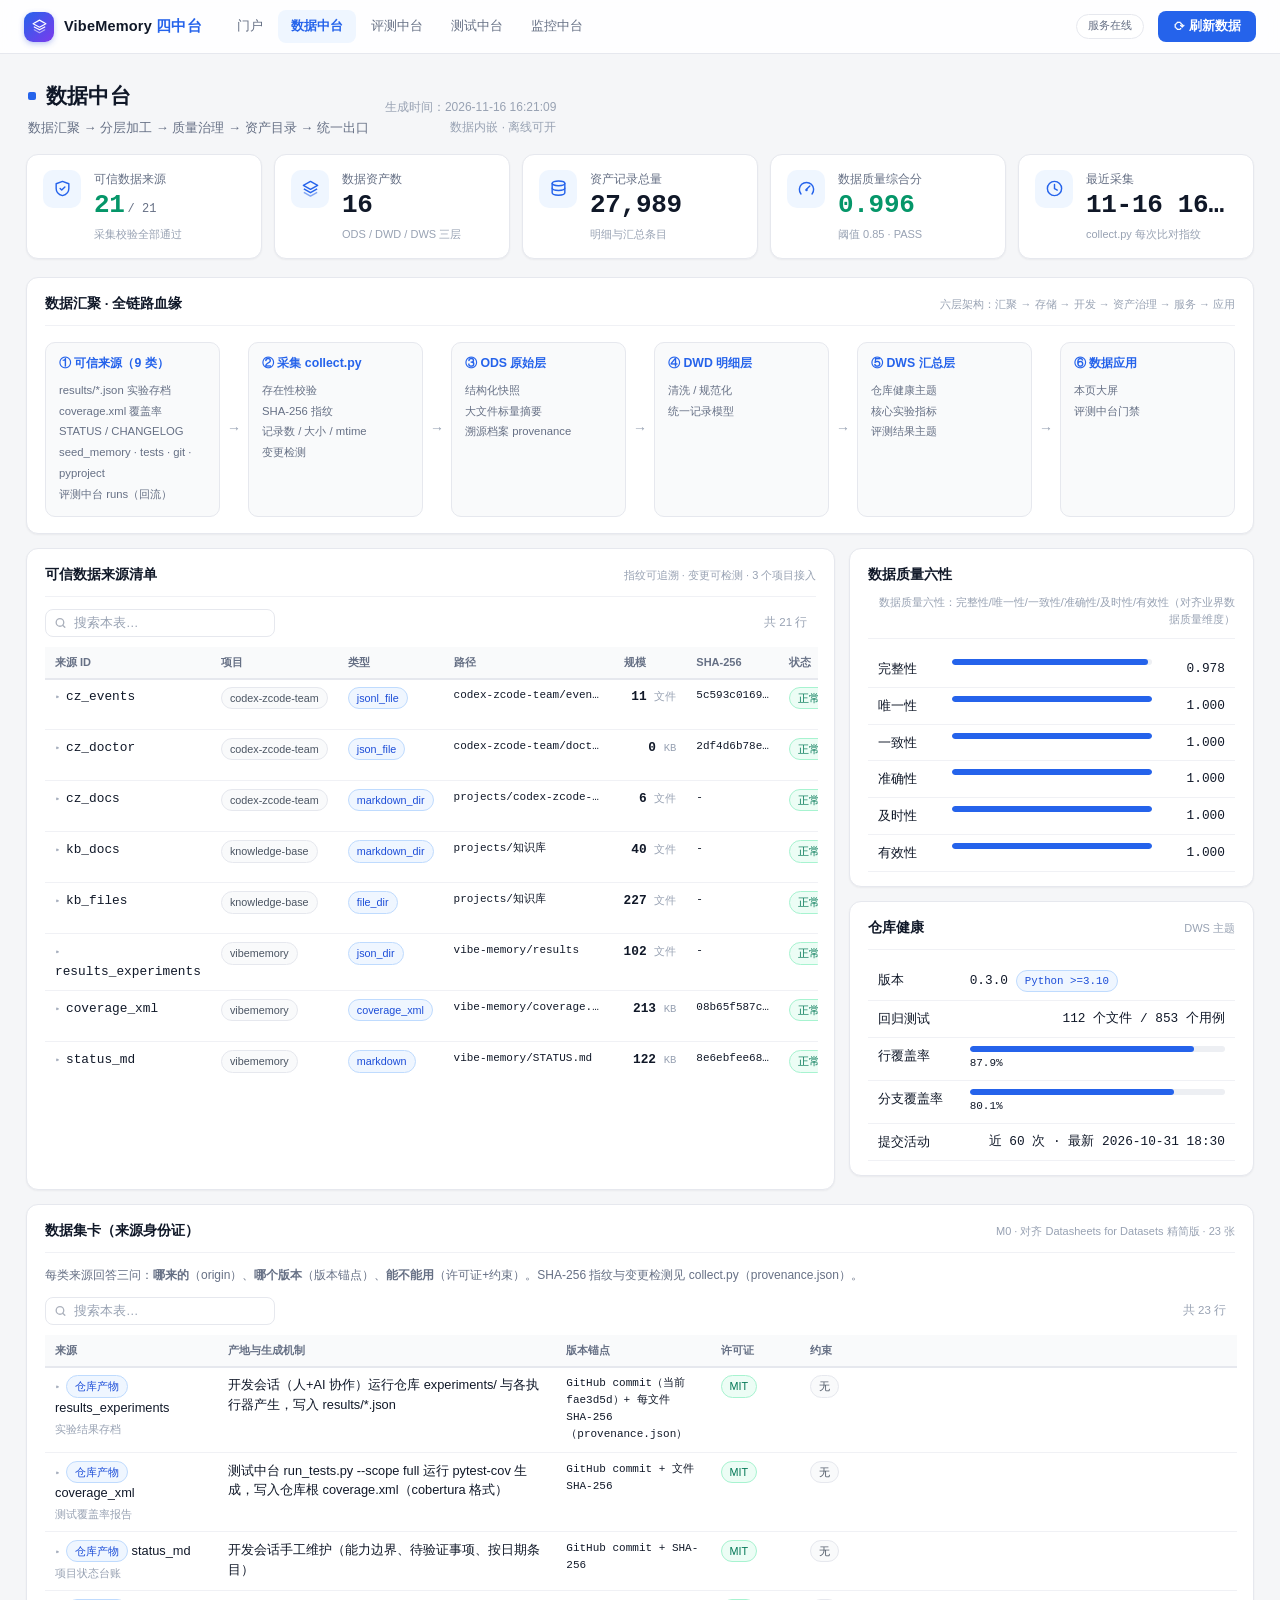
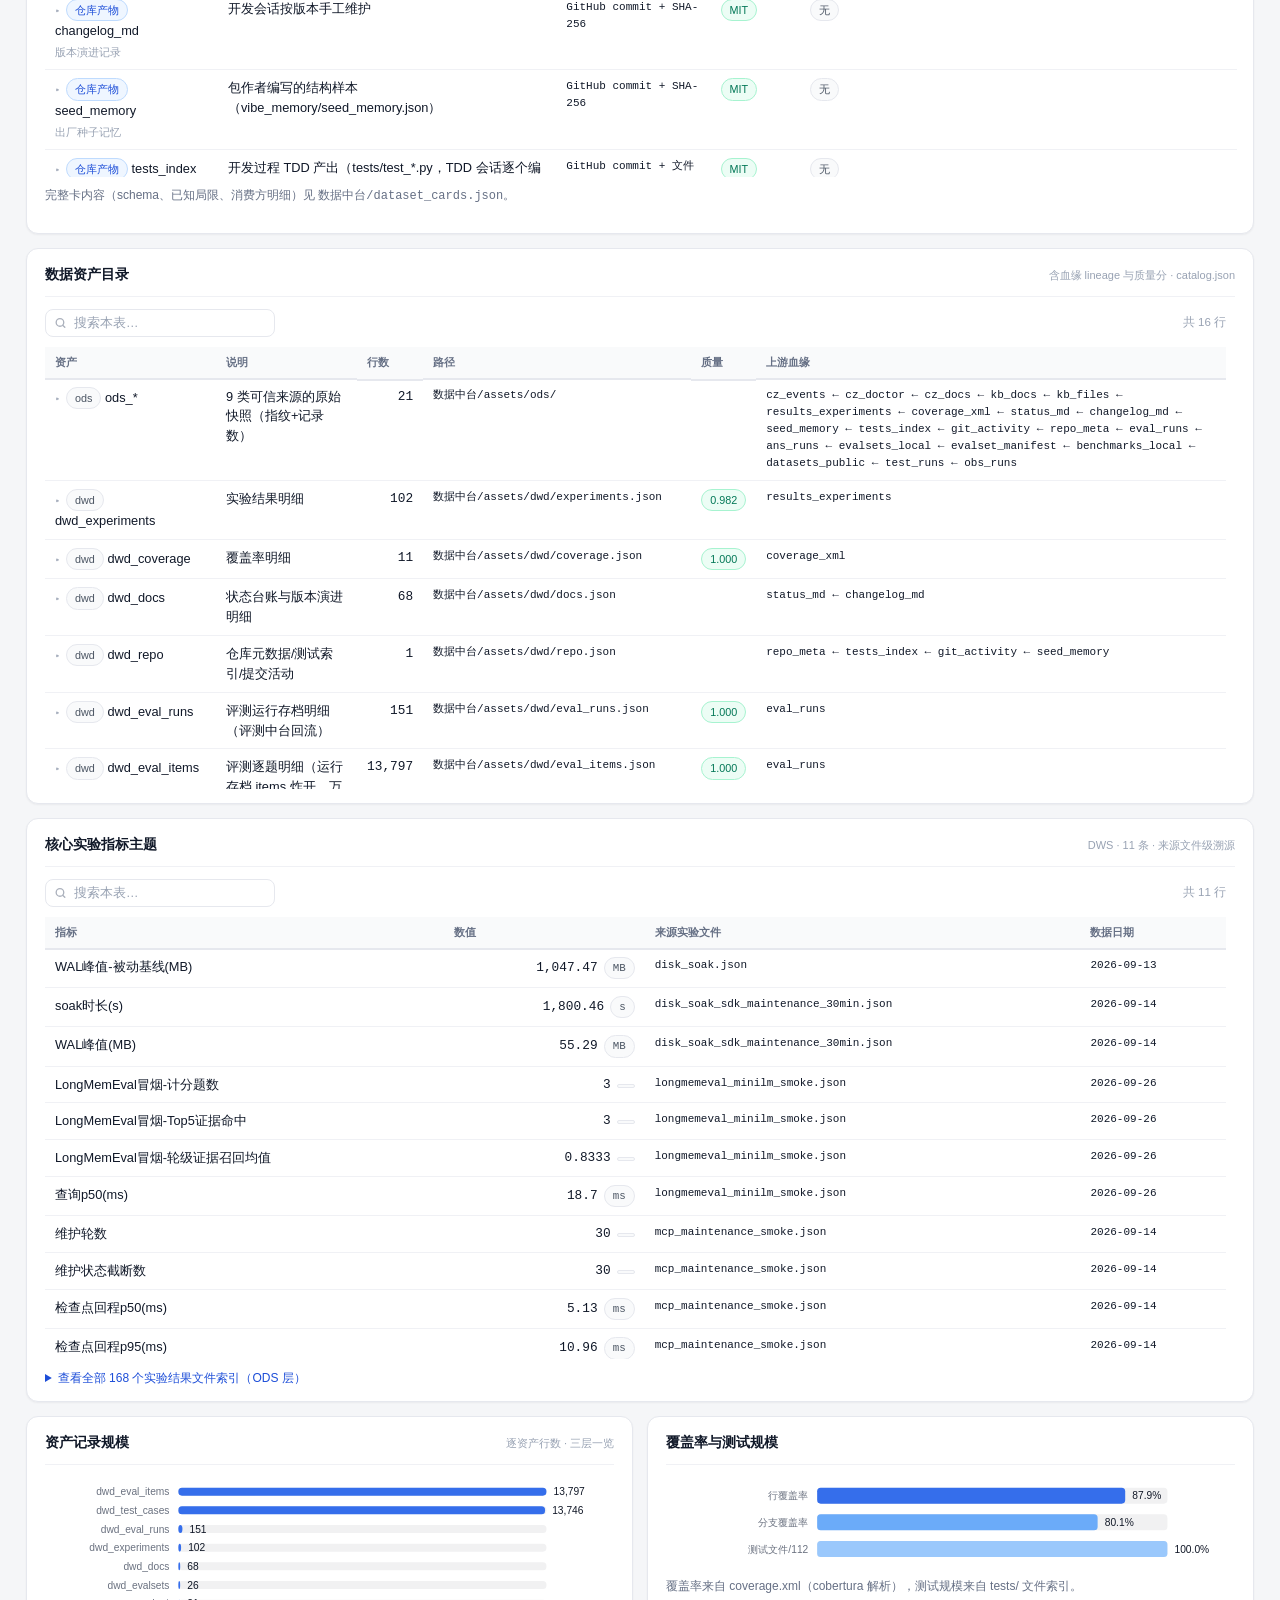
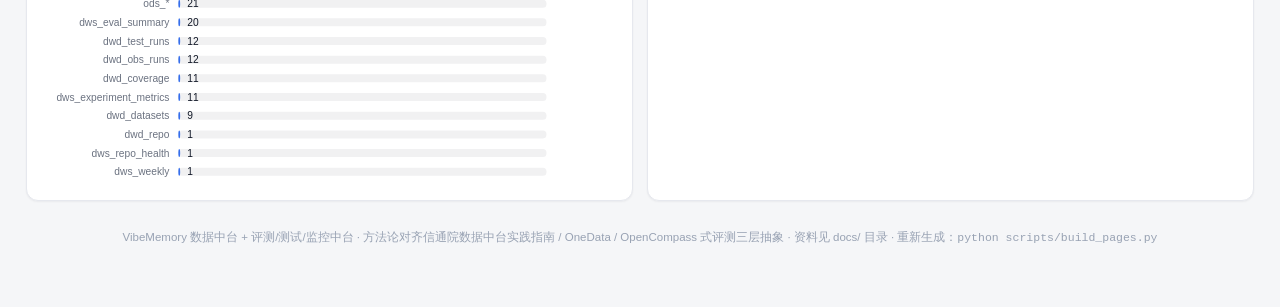
==== commit c7068266: "门户活动图按本机时区归日（服务器 UTC 时区凌晨产出不错位）+ daily_runs 拉回服务器权威资产" ====
--- a/pages/data-platform.html
+++ b/pages/data-platform.html
@@ -303,15 +303,15 @@
       <h1>数据中台</h1>
       <div class="sub">数据汇聚 → 分层加工 → 质量治理 → 资产目录 → 统一出口</div>
     </div>
-    <div class="meta">生成时间：2026-11-12 01:58:45<br>数据内嵌 · 离线可开</div>
+    <div class="meta">生成时间：2026-11-16 16:21:09<br>数据内嵌 · 离线可开</div>
   </div>
   
   <div class="kpis">
     <div class="kpi good" data-target="p-srcs" title="点击跳转到对应面板"><div class="ico"><svg viewBox="0 0 24 24" fill="none" stroke="currentColor" stroke-width="1.8" stroke-linecap="round" stroke-linejoin="round"><path d="M12 3l8 3v6c0 4.5-3.2 7.7-8 9-4.8-1.3-8-4.5-8-9V6z"/><path d="m9 12 2 2 4-4"/></svg></div><div class="body"><div class="label">可信数据来源</div><div class="value">21<span class="unit">/ 21</span></div><div class="hint">采集校验全部通过</div></div></div>
     <div class="kpi " data-target="p-assets" title="点击跳转到对应面板"><div class="ico"><svg viewBox="0 0 24 24" fill="none" stroke="currentColor" stroke-width="1.8" stroke-linejoin="round"><path d="m12 3 9 5-9 5-9-5z"/><path d="m3.6 12.6 8.4 4.7 8.4-4.7"/><path d="m3.6 16.8 8.4 4.7 8.4-4.7" opacity="0.55"/></svg></div><div class="body"><div class="label">数据资产数</div><div class="value">16</div><div class="hint">ODS / DWD / DWS 三层</div></div></div>
-    <div class="kpi " data-target="p-chart" title="点击跳转到对应面板"><div class="ico"><svg viewBox="0 0 24 24" fill="none" stroke="currentColor" stroke-width="1.8" stroke-linecap="round"><ellipse cx="12" cy="5.5" rx="8" ry="3"/><path d="M4 5.5v6c0 1.66 3.58 3 8 3s8-1.34 8-3v-6"/><path d="M4 11.5v6c0 1.66 3.58 3 8 3s8-1.34 8-3v-6"/></svg></div><div class="body"><div class="label">资产记录总量</div><div class="value">18,699</div><div class="hint">明细与汇总条目</div></div></div>
+    <div class="kpi " data-target="p-chart" title="点击跳转到对应面板"><div class="ico"><svg viewBox="0 0 24 24" fill="none" stroke="currentColor" stroke-width="1.8" stroke-linecap="round"><ellipse cx="12" cy="5.5" rx="8" ry="3"/><path d="M4 5.5v6c0 1.66 3.58 3 8 3s8-1.34 8-3v-6"/><path d="M4 11.5v6c0 1.66 3.58 3 8 3s8-1.34 8-3v-6"/></svg></div><div class="body"><div class="label">资产记录总量</div><div class="value">27,989</div><div class="hint">明细与汇总条目</div></div></div>
     <div class="kpi good" data-target="p-quality" title="点击跳转到对应面板"><div class="ico"><svg viewBox="0 0 24 24" fill="none" stroke="currentColor" stroke-width="1.8" stroke-linecap="round"><path d="M5 19a9 9 0 1 1 14 0"/><path d="M12 13l4.2-4.2"/><circle cx="12" cy="14" r="1.6" fill="currentColor" stroke="none"/></svg></div><div class="body"><div class="label">数据质量综合分</div><div class="value">0.996</div><div class="hint">阈值 0.85 · PASS</div></div></div>
-    <div class="kpi "><div class="ico"><svg viewBox="0 0 24 24" fill="none" stroke="currentColor" stroke-width="1.8" stroke-linecap="round"><circle cx="12" cy="12" r="9"/><path d="M12 7v5l3.5 2"/></svg></div><div class="body"><div class="label">最近采集</div><div class="value">11-12 01:58</div><div class="hint">collect.py 每次比对指纹</div></div></div>
+    <div class="kpi "><div class="ico"><svg viewBox="0 0 24 24" fill="none" stroke="currentColor" stroke-width="1.8" stroke-linecap="round"><circle cx="12" cy="12" r="9"/><path d="M12 7v5l3.5 2"/></svg></div><div class="body"><div class="label">最近采集</div><div class="value">11-16 16:21</div><div class="hint">collect.py 每次比对指纹</div></div></div>
   </div>
 
   <div class="panel">
@@ -338,7 +338,7 @@
     <div class="panel">
       <h2>可信数据来源清单 <span id="p-srcs" class="tag">指纹可追溯 · 变更可检测 · 3 个项目接入</span></h2>
       <div class="tbl-wrap"><table class="tbl" data-enhance><thead><tr><th>来源 ID</th><th>项目</th><th>类型</th><th>路径</th><th>规模</th><th>SHA-256</th><th>状态</th><th>采集时间</th></tr></thead>
-      <tbody><tr data-detail='{&quot;完整路径&quot;: &quot;C:\\Users\\ASYS\\Desktop\\codex-zcode-team\\events.jsonl&quot;, &quot;SHA-256&quot;: &quot;5c593c0169db671053f03f356432addc848b8cfe5077ba354631101404cf8b2a&quot;, &quot;项目&quot;: &quot;Codex-ZCode 多智能体协作&quot;, &quot;类型&quot;: &quot;jsonl_file&quot;, &quot;规模&quot;: &quot;11 个文件&quot;, &quot;采集时间&quot;: &quot;2026-11-12T01:58:12+08:00&quot;}'><td class='mono'>cz_events</td><td class='nowrap'><span class='badge dim' title='Codex-ZCode 多智能体协作'>codex-zcode-team</span></td><td><span class='badge info'>jsonl_file</span></td><td class='mono' title='C:\Users\ASYS\Desktop\codex-zcode-team\events.jsonl'><div class='ellipsis' style='max-width:150px;font-size:11px'>codex-zcode-team/events.jsonl</div></td><td class='num'><b>11</b> <span class='sub-num'>文件</span></td><td class='mono' title='5c593c0169db671053f03f356432addc848b8cfe5077ba354631101404cf8b2a' style='font-size:11px'>5c593c0169…</td><td class='nowrap'><span class="badge ok">正常</span> <span class="badge dim">未变更</span></td><td class='mono' style='font-size:11px'>11-12 01:58</td></tr><tr data-detail='{&quot;完整路径&quot;: &quot;C:\\Users\\ASYS\\Desktop\\codex-zcode-team\\doctor.json&quot;, &quot;SHA-256&quot;: &quot;2df4d6b78ee5dc799a60a931dd785f37ab174d25e3aeb31bc2115a1ad2cb20b1&quot;, &quot;项目&quot;: &quot;Codex-ZCode 多智能体协作&quot;, &quot;类型&quot;: &quot;json_file&quot;, &quot;规模&quot;: &quot;0 KB&quot;, &quot;采集时间&quot;: &quot;2026-11-12T01:58:12+08:00&quot;}'><td class='mono'>cz_doctor</td><td class='nowrap'><span class='badge dim' title='Codex-ZCode 多智能体协作'>codex-zcode-team</span></td><td><span class='badge info'>json_file</span></td><td class='mono' title='C:\Users\ASYS\Desktop\codex-zcode-team\doctor.json'><div class='ellipsis' style='max-width:150px;font-size:11px'>codex-zcode-team/doctor.json</div></td><td class='num'><b>0</b> <span class='sub-num'>KB</span></td><td class='mono' title='2df4d6b78ee5dc799a60a931dd785f37ab174d25e3aeb31bc2115a1ad2cb20b1' style='font-size:11px'>2df4d6b78e…</td><td class='nowrap'><span class="badge ok">正常</span> <span class="badge dim">未变更</span></td><td class='mono' style='font-size:11px'>11-12 01:58</td></tr><tr data-detail='{&quot;完整路径&quot;: &quot;C:\\Users\\ASYS\\Desktop\\codex-zcode-team&quot;, &quot;SHA-256&quot;: &quot;-&quot;, &quot;项目&quot;: &quot;Codex-ZCode 多智能体协作&quot;, &quot;类型&quot;: &quot;markdown_dir&quot;, &quot;规模&quot;: &quot;6 个文件&quot;, &quot;采集时间&quot;: &quot;2026-11-12T01:58:12+08:00&quot;}'><td class='mono'>cz_docs</td><td class='nowrap'><span class='badge dim' title='Codex-ZCode 多智能体协作'>codex-zcode-team</span></td><td><span class='badge info'>markdown_dir</span></td><td class='mono' title='C:\Users\ASYS\Desktop\codex-zcode-team'><div class='ellipsis' style='max-width:150px;font-size:11px'>Desktop/codex-zcode-team</div></td><td class='num'><b>6</b> <span class='sub-num'>文件</span></td><td class='mono' title='' style='font-size:11px'>-</td><td class='nowrap'><span class="badge ok">正常</span> </td><td class='mono' style='font-size:11px'>11-12 01:58</td></tr><tr data-detail='{&quot;完整路径&quot;: &quot;C:\\Users\\ASYS\\Desktop\\知识库&quot;, &quot;SHA-256&quot;: &quot;-&quot;, &quot;项目&quot;: &quot;知识库（VibeMemory 实验知识文档）&quot;, &quot;类型&quot;: &quot;markdown_dir&quot;, &quot;规模&quot;: &quot;40 个文件&quot;, &quot;采集时间&quot;: &quot;2026-11-12T01:58:12+08:00&quot;}'><td class='mono'>kb_docs</td><td class='nowrap'><span class='badge dim' title='知识库（VibeMemory 实验知识文档）'>knowledge-base</span></td><td><span class='badge info'>markdown_dir</span></td><td class='mono' title='C:\Users\ASYS\Desktop\知识库'><div class='ellipsis' style='max-width:150px;font-size:11px'>Desktop/知识库</div></td><td class='num'><b>40</b> <span class='sub-num'>文件</span></td><td class='mono' title='' style='font-size:11px'>-</td><td class='nowrap'><span class="badge ok">正常</span> </td><td class='mono' style='font-size:11px'>11-12 01:58</td></tr><tr data-detail='{&quot;完整路径&quot;: &quot;C:\\Users\\ASYS\\Desktop\\知识库&quot;, &quot;SHA-256&quot;: &quot;-&quot;, &quot;项目&quot;: &quot;知识库（VibeMemory 实验知识文档）&quot;, &quot;类型&quot;: &quot;file_dir&quot;, &quot;规模&quot;: &quot;227 个文件&quot;, &quot;采集时间&quot;: &quot;2026-11-12T01:58:12+08:00&quot;}'><td class='mono'>kb_files</td><td class='nowrap'><span class='badge dim' title='知识库（VibeMemory 实验知识文档）'>knowledge-base</span></td><td><span class='badge info'>file_dir</span></td><td class='mono' title='C:\Users\ASYS\Desktop\知识库'><div class='ellipsis' style='max-width:150px;font-size:11px'>Desktop/知识库</div></td><td class='num'><b>227</b> <span class='sub-num'>文件</span></td><td class='mono' title='' style='font-size:11px'>-</td><td class='nowrap'><span class="badge ok">正常</span> </td><td class='mono' style='font-size:11px'>11-12 01:58</td></tr><tr data-detail='{&quot;完整路径&quot;: &quot;C:\\Users\\ASYS\\Desktop\\VibeMemory\\results&quot;, &quot;SHA-256&quot;: &quot;-&quot;, &quot;项目&quot;: &quot;VibeMemory 图记忆 SDK&quot;, &quot;类型&quot;: &quot;json_dir&quot;, &quot;规模&quot;: &quot;168 个文件&quot;, &quot;采集时间&quot;: &quot;2026-11-12T01:58:13+08:00&quot;}'><td class='mono'>results_experiments</td><td class='nowrap'><span class='badge dim' title='VibeMemory 图记忆 SDK'>vibememory</span></td><td><span class='badge info'>json_dir</span></td><td class='mono' title='C:\Users\ASYS\Desktop\VibeMemory\results'><div class='ellipsis' style='max-width:150px;font-size:11px'>VibeMemory/results</div></td><td class='num'><b>168</b> <span class='sub-num'>文件</span></td><td class='mono' title='' style='font-size:11px'>-</td><td class='nowrap'><span class="badge ok">正常</span> </td><td class='mono' style='font-size:11px'>11-12 01:58</td></tr><tr data-detail='{&quot;完整路径&quot;: &quot;C:\\Users\\ASYS\\Desktop\\VibeMemory\\coverage.xml&quot;, &quot;SHA-256&quot;: &quot;070e9e5a28c61a6d8754ff5e520ab8679ca1131ec24b24d7f3c478bdde0b2aa2&quot;, &quot;项目&quot;: &quot;VibeMemory 图记忆 SDK&quot;, &quot;类型&quot;: &quot;coverage_xml&quot;, &quot;规模&quot;: &quot;238 KB&quot;, &quot;采集时间&quot;: &quot;2026-11-12T01:58:13+08:00&quot;}'><td class='mono'>coverage_xml</td><td class='nowrap'><span class='badge dim' title='VibeMemory 图记忆 SDK'>vibememory</span></td><td><span class='badge info'>coverage_xml</span></td><td class='mono' title='C:\Users\ASYS\Desktop\VibeMemory\coverage.xml'><div class='ellipsis' style='max-width:150px;font-size:11px'>VibeMemory/coverage.xml</div></td><td class='num'><b>238</b> <span class='sub-num'>KB</span></td><td class='mono' title='070e9e5a28c61a6d8754ff5e520ab8679ca1131ec24b24d7f3c478bdde0b2aa2' style='font-size:11px'>070e9e5a28…</td><td class='nowrap'><span class="badge ok">正常</span> <span class="badge dim">未变更</span></td><td class='mono' style='font-size:11px'>11-12 01:58</td></tr><tr data-detail='{&quot;完整路径&quot;: &quot;C:\\Users\\ASYS\\Desktop\\VibeMemory\\STATUS.md&quot;, &quot;SHA-256&quot;: &quot;8e6ebfee6860eaaeab2b6055a6c62609632ee010fe49381e32d3a0bc29f5a666&quot;, &quot;项目&quot;: &quot;VibeMemory 图记忆 SDK&quot;, &quot;类型&quot;: &quot;markdown&quot;, &quot;规模&quot;: &quot;122 KB&quot;, &quot;采集时间&quot;: &quot;2026-11-12T01:58:13+08:00&quot;}'><td class='mono'>status_md</td><td class='nowrap'><span class='badge dim' title='VibeMemory 图记忆 SDK'>vibememory</span></td><td><span class='badge info'>markdown</span></td><td class='mono' title='C:\Users\ASYS\Desktop\VibeMemory\STATUS.md'><div class='ellipsis' style='max-width:150px;font-size:11px'>VibeMemory/STATUS.md</div></td><td class='num'><b>122</b> <span class='sub-num'>KB</span></td><td class='mono' title='8e6ebfee6860eaaeab2b6055a6c62609632ee010fe49381e32d3a0bc29f5a666' style='font-size:11px'>8e6ebfee68…</td><td class='nowrap'><span class="badge ok">正常</span> <span class="badge dim">未变更</span></td><td class='mono' style='font-size:11px'>11-12 01:58</td></tr><tr data-detail='{&quot;完整路径&quot;: &quot;C:\\Users\\ASYS\\Desktop\\VibeMemory\\CHANGELOG.md&quot;, &quot;SHA-256&quot;: &quot;d70b59bb48aab24e742ed8394dd3c3d7ee1cbeb4a0d2ce08248f0ec84ad1a775&quot;, &quot;项目&quot;: &quot;VibeMemory 图记忆 SDK&quot;, &quot;类型&quot;: &quot;markdown&quot;, &quot;规模&quot;: &quot;8 KB&quot;, &quot;采集时间&quot;: &quot;2026-11-12T01:58:13+08:00&quot;}'><td class='mono'>changelog_md</td><td class='nowrap'><span class='badge dim' title='VibeMemory 图记忆 SDK'>vibememory</span></td><td><span class='badge info'>markdown</span></td><td class='mono' title='C:\Users\ASYS\Desktop\VibeMemory\CHANGELOG.md'><div class='ellipsis' style='max-width:150px;font-size:11px'>VibeMemory/CHANGELOG.md</div></td><td class='num'><b>8</b> <span class='sub-num'>KB</span></td><td class='mono' title='d70b59bb48aab24e742ed8394dd3c3d7ee1cbeb4a0d2ce08248f0ec84ad1a775' style='font-size:11px'>d70b59bb48…</td><td class='nowrap'><span class="badge ok">正常</span> <span class="badge dim">未变更</span></td><td class='mono' style='font-size:11px'>11-12 01:58</td></tr><tr data-detail='{&quot;完整路径&quot;: &quot;C:\\Users\\ASYS\\Desktop\\VibeMemory\\vibe_memory\\seed_memory.json&quot;, &quot;SHA-256&quot;: &quot;39d2e9fb876599f9f32922657cb7a717f9d96c5afe3b000487f4ad0e5b11f8d2&quot;, &quot;项目&quot;: &quot;VibeMemory 图记忆 SDK&quot;, &quot;类型&quot;: &quot;json_file&quot;, &quot;规模&quot;: &quot;2 KB&quot;, &quot;采集时间&quot;: &quot;2026-11-12T01:58:13+08:00&quot;}'><td class='mono'>seed_memory</td><td class='nowrap'><span class='badge dim' title='VibeMemory 图记忆 SDK'>vibememory</span></td><td><span class='badge info'>json_file</span></td><td class='mono' title='C:\Users\ASYS\Desktop\VibeMemory\vibe_memory\seed_memory.json'><div class='ellipsis' style='max-width:150px;font-size:11px'>vibe_memory/seed_memory.json</div></td><td class='num'><b>2</b> <span class='sub-num'>KB</span></td><td class='mono' title='39d2e9fb876599f9f32922657cb7a717f9d96c5afe3b000487f4ad0e5b11f8d2' style='font-size:11px'>39d2e9fb87…</td><td class='nowrap'><span class="badge ok">正常</span> <span class="badge dim">未变更</span></td><td class='mono' style='font-size:11px'>11-12 01:58</td></tr><tr data-detail='{&quot;完整路径&quot;: &quot;C:\\Users\\ASYS\\Desktop\\VibeMemory\\tests&quot;, &quot;SHA-256&quot;: &quot;-&quot;, &quot;项目&quot;: &quot;VibeMemory 图记忆 SDK&quot;, &quot;类型&quot;: &quot;test_dir&quot;, &quot;规模&quot;: &quot;-&quot;, &quot;采集时间&quot;: &quot;2026-11-12T01:58:13+08:00&quot;}'><td class='mono'>tests_index</td><td class='nowrap'><span class='badge dim' title='VibeMemory 图记忆 SDK'>vibememory</span></td><td><span class='badge info'>test_dir</span></td><td class='mono' title='C:\Users\ASYS\Desktop\VibeMemory\tests'><div class='ellipsis' style='max-width:150px;font-size:11px'>VibeMemory/tests</div></td><td class='num'>-</td><td class='mono' title='' style='font-size:11px'>-</td><td class='nowrap'><span class="badge ok">正常</span> </td><td class='mono' style='font-size:11px'>11-12 01:58</td></tr><tr data-detail='{&quot;完整路径&quot;: &quot;C:\\Users\\ASYS\\Desktop\\VibeMemory&quot;, &quot;SHA-256&quot;: &quot;-&quot;, &quot;项目&quot;: &quot;VibeMemory 图记忆 SDK&quot;, &quot;类型&quot;: &quot;git_log&quot;, &quot;规模&quot;: &quot;-&quot;, &quot;采集时间&quot;: &quot;2026-11-12T01:58:13+08:00&quot;}'><td class='mono'>git_activity</td><td class='nowrap'><span class='badge dim' title='VibeMemory 图记忆 SDK'>vibememory</span></td><td><span class='badge info'>git_log</span></td><td class='mono' title='C:\Users\ASYS\Desktop\VibeMemory'><div class='ellipsis' style='max-width:150px;font-size:11px'>Desktop/VibeMemory</div></td><td class='num'>-</td><td class='mono' title='' style='font-size:11px'>-</td><td class='nowrap'><span class="badge ok">正常</span> </td><td class='mono' style='font-size:11px'>11-12 01:58</td></tr><tr data-detail='{&quot;完整路径&quot;: &quot;C:\\Users\\ASYS\\Desktop\\VibeMemory\\pyproject.toml&quot;, &quot;SHA-256&quot;: &quot;a60e44b150cc07f78c34b8ed85e14554fe6ccd8f222da34879d34ee1fdbf21cc&quot;, &quot;项目&quot;: &quot;VibeMemory 图记忆 SDK&quot;, &quot;类型&quot;: &quot;toml_file&quot;, &quot;规模&quot;: &quot;2 KB&quot;, &quot;采集时间&quot;: &quot;2026-11-12T01:58:13+08:00&quot;}'><td class='mono'>repo_meta</td><td class='nowrap'><span class='badge dim' title='VibeMemory 图记忆 SDK'>vibememory</span></td><td><span class='badge info'>toml_file</span></td><td class='mono' title='C:\Users\ASYS\Desktop\VibeMemory\pyproject.toml'><div class='ellipsis' style='max-width:150px;font-size:11px'>VibeMemory/pyproject.toml</div></td><td class='num'><b>2</b> <span class='sub-num'>KB</span></td><td class='mono' title='a60e44b150cc07f78c34b8ed85e14554fe6ccd8f222da34879d34ee1fdbf21cc' style='font-size:11px'>a60e44b150…</td><td class='nowrap'><span class="badge ok">正常</span> <span class="badge dim">未变更</span></td><td class='mono' style='font-size:11px'>11-12 01:58</td></tr><tr data-detail='{&quot;完整路径&quot;: &quot;C:\\Users\\ASYS\\Desktop\\VibeMemory-中台\\评测中台\\runs&quot;, &quot;SHA-256&quot;: &quot;-&quot;, &quot;项目&quot;: &quot;VibeMemory 图记忆 SDK&quot;, &quot;类型&quot;: &quot;json_dir&quot;, &quot;规模&quot;: &quot;109 个文件&quot;, &quot;采集时间&quot;: &quot;2026-11-12T01:58:13+08:00&quot;}'><td class='mono'>eval_runs</td><td class='nowrap'><span class='badge dim' title='VibeMemory 图记忆 SDK'>vibememory</span></td><td><span class='badge info'>json_dir</span></td><td class='mono' title='C:\Users\ASYS\Desktop\VibeMemory-中台\评测中台\runs'><div class='ellipsis' style='max-width:150px;font-size:11px'>评测中台/runs</div></td><td class='num'><b>109</b> <span class='sub-num'>文件</span></td><td class='mono' title='' style='font-size:11px'>-</td><td class='nowrap'><span class="badge ok">正常</span> </td><td class='mono' style='font-size:11px'>11-12 01:58</td></tr><tr data-detail='{&quot;完整路径&quot;: &quot;C:\\Users\\ASYS\\Desktop\\VibeMemory-中台\\评测中台\\runs&quot;, &quot;SHA-256&quot;: &quot;-&quot;, &quot;项目&quot;: &quot;VibeMemory 图记忆 SDK&quot;, &quot;类型&quot;: &quot;json_dir&quot;, &quot;规模&quot;: &quot;12 个文件&quot;, &quot;采集时间&quot;: &quot;2026-11-12T01:58:13+08:00&quot;}'><td class='mono'>ans_runs</td><td class='nowrap'><span class='badge dim' title='VibeMemory 图记忆 SDK'>vibememory</span></td><td><span class='badge info'>json_dir</span></td><td class='mono' title='C:\Users\ASYS\Desktop\VibeMemory-中台\评测中台\runs'><div class='ellipsis' style='max-width:150px;font-size:11px'>评测中台/runs</div></td><td class='num'><b>12</b> <span class='sub-num'>文件</span></td><td class='mono' title='' style='font-size:11px'>-</td><td class='nowrap'><span class="badge ok">正常</span> </td><td class='mono' style='font-size:11px'>11-12 01:58</td></tr><tr data-detail='{&quot;完整路径&quot;: &quot;C:\\Users\\ASYS\\Desktop\\VibeMemory-中台\\评测中台\\evalsets&quot;, &quot;SHA-256&quot;: &quot;-&quot;, &quot;项目&quot;: &quot;VibeMemory 图记忆 SDK&quot;, &quot;类型&quot;: &quot;jsonl_dir&quot;, &quot;规模&quot;: &quot;14 个文件&quot;, &quot;采集时间&quot;: &quot;2026-11-12T01:58:13+08:00&quot;}'><td class='mono'>evalsets_local</td><td class='nowrap'><span class='badge dim' title='VibeMemory 图记忆 SDK'>vibememory</span></td><td><span class='badge info'>jsonl_dir</span></td><td class='mono' title='C:\Users\ASYS\Desktop\VibeMemory-中台\评测中台\evalsets'><div class='ellipsis' style='max-width:150px;font-size:11px'>评测中台/evalsets</div></td><td class='num'><b>14</b> <span class='sub-num'>文件</span></td><td class='mono' title='' style='font-size:11px'>-</td><td class='nowrap'><span class="badge ok">正常</span> </td><td class='mono' style='font-size:11px'>11-12 01:58</td></tr><tr data-detail='{&quot;完整路径&quot;: &quot;C:\\Users\\ASYS\\Desktop\\VibeMemory-中台\\评测中台\\evalsets\\gen_manifest.json&quot;, &quot;SHA-256&quot;: &quot;1518d64a0841e29ca36a8d55ae374e068e1c9382f4a41e65b60737f89d614ce6&quot;, &quot;项目&quot;: &quot;VibeMemory 图记忆 SDK&quot;, &quot;类型&quot;: &quot;json_file&quot;, &quot;规模&quot;: &quot;2 KB&quot;, &quot;采集时间&quot;: &quot;2026-11-12T01:58:13+08:00&quot;}'><td class='mono'>evalset_manifest</td><td class='nowrap'><span class='badge dim' title='VibeMemory 图记忆 SDK'>vibememory</span></td><td><span class='badge info'>json_file</span></td><td class='mono' title='C:\Users\ASYS\Desktop\VibeMemory-中台\评测中台\evalsets\gen_manifest.json'><div class='ellipsis' style='max-width:150px;font-size:11px'>evalsets/gen_manifest.json</div></td><td class='num'><b>2</b> <span class='sub-num'>KB</span></td><td class='mono' title='1518d64a0841e29ca36a8d55ae374e068e1c9382f4a41e65b60737f89d614ce6' style='font-size:11px'>1518d64a08…</td><td class='nowrap'><span class="badge ok">正常</span> <span class="badge dim">未变更</span></td><td class='mono' style='font-size:11px'>11-12 01:58</td></tr><tr data-detail='{&quot;完整路径&quot;: &quot;C:\\Users\\ASYS\\Desktop\\VibeMemory-中台\\评测中台\\benchmarks&quot;, &quot;SHA-256&quot;: &quot;-&quot;, &quot;项目&quot;: &quot;VibeMemory 图记忆 SDK&quot;, &quot;类型&quot;: &quot;jsonl_dir&quot;, &quot;规模&quot;: &quot;16 个文件&quot;, &quot;采集时间&quot;: &quot;2026-11-12T01:58:13+08:00&quot;}'><td class='mono'>benchmarks_local</td><td class='nowrap'><span class='badge dim' title='VibeMemory 图记忆 SDK'>vibememory</span></td><td><span class='badge info'>jsonl_dir</span></td><td class='mono' title='C:\Users\ASYS\Desktop\VibeMemory-中台\评测中台\benchmarks'><div class='ellipsis' style='max-width:150px;font-size:11px'>评测中台/benchmarks</div></td><td class='num'><b>16</b> <span class='sub-num'>文件</span></td><td class='mono' title='' style='font-size:11px'>-</td><td class='nowrap'><span class="badge ok">正常</span> </td><td class='mono' style='font-size:11px'>11-12 01:58</td></tr><tr data-detail='{&quot;完整路径&quot;: &quot;C:\\Users\\ASYS\\Desktop\\VibeMemory-中台\\评测中台\\datasets&quot;, &quot;SHA-256&quot;: &quot;-&quot;, &quot;项目&quot;: &quot;VibeMemory 图记忆 SDK&quot;, &quot;类型&quot;: &quot;file_dir&quot;, &quot;规模&quot;: &quot;4010 个文件&quot;, &quot;采集时间&quot;: &quot;2026-11-12T01:58:15+08:00&quot;}'><td class='mono'>datasets_public</td><td class='nowrap'><span class='badge dim' title='VibeMemory 图记忆 SDK'>vibememory</span></td><td><span class='badge info'>file_dir</span></td><td class='mono' title='C:\Users\ASYS\Desktop\VibeMemory-中台\评测中台\datasets'><div class='ellipsis' style='max-width:150px;font-size:11px'>评测中台/datasets</div></td><td class='num'><b>4010</b> <span class='sub-num'>文件</span></td><td class='mono' title='' style='font-size:11px'>-</td><td class='nowrap'><span class="badge ok">正常</span> </td><td class='mono' style='font-size:11px'>11-12 01:58</td></tr><tr data-detail='{&quot;完整路径&quot;: &quot;C:\\Users\\ASYS\\Desktop\\VibeMemory-中台\\测试中台\\runs&quot;, &quot;SHA-256&quot;: &quot;-&quot;, &quot;项目&quot;: &quot;VibeMemory 图记忆 SDK&quot;, &quot;类型&quot;: &quot;json_dir&quot;, &quot;规模&quot;: &quot;5 个文件&quot;, &quot;采集时间&quot;: &quot;2026-11-12T01:58:44+08:00&quot;}'><td class='mono'>test_runs</td><td class='nowrap'><span class='badge dim' title='VibeMemory 图记忆 SDK'>vibememory</span></td><td><span class='badge info'>json_dir</span></td><td class='mono' title='C:\Users\ASYS\Desktop\VibeMemory-中台\测试中台\runs'><div class='ellipsis' style='max-width:150px;font-size:11px'>测试中台/runs</div></td><td class='num'><b>5</b> <span class='sub-num'>文件</span></td><td class='mono' title='' style='font-size:11px'>-</td><td class='nowrap'><span class="badge ok">正常</span> </td><td class='mono' style='font-size:11px'>11-12 01:58</td></tr><tr data-detail='{&quot;完整路径&quot;: &quot;C:\\Users\\ASYS\\Desktop\\VibeMemory-中台\\监控中台\\runs&quot;, &quot;SHA-256&quot;: &quot;-&quot;, &quot;项目&quot;: &quot;VibeMemory 图记忆 SDK&quot;, &quot;类型&quot;: &quot;json_dir&quot;, &quot;规模&quot;: &quot;6 个文件&quot;, &quot;采集时间&quot;: &quot;2026-11-12T01:58:44+08:00&quot;}'><td class='mono'>obs_runs</td><td class='nowrap'><span class='badge dim' title='VibeMemory 图记忆 SDK'>vibememory</span></td><td><span class='badge info'>json_dir</span></td><td class='mono' title='C:\Users\ASYS\Desktop\VibeMemory-中台\监控中台\runs'><div class='ellipsis' style='max-width:150px;font-size:11px'>监控中台/runs</div></td><td class='num'><b>6</b> <span class='sub-num'>文件</span></td><td class='mono' title='' style='font-size:11px'>-</td><td class='nowrap'><span class="badge ok">正常</span> </td><td class='mono' style='font-size:11px'>11-12 01:58</td></tr></tbody></table></div>
+      <tbody><tr data-detail='{&quot;完整路径&quot;: &quot;/data/home/projects/codex-zcode-team/events.jsonl&quot;, &quot;SHA-256&quot;: &quot;5c593c0169db671053f03f356432addc848b8cfe5077ba354631101404cf8b2a&quot;, &quot;项目&quot;: &quot;Codex-ZCode 多智能体协作&quot;, &quot;类型&quot;: &quot;jsonl_file&quot;, &quot;规模&quot;: &quot;11 个文件&quot;, &quot;采集时间&quot;: &quot;2026-11-16T16:21:06+00:00&quot;}'><td class='mono'>cz_events</td><td class='nowrap'><span class='badge dim' title='Codex-ZCode 多智能体协作'>codex-zcode-team</span></td><td><span class='badge info'>jsonl_file</span></td><td class='mono' title='/data/home/projects/codex-zcode-team/events.jsonl'><div class='ellipsis' style='max-width:150px;font-size:11px'>codex-zcode-team/events.jsonl</div></td><td class='num'><b>11</b> <span class='sub-num'>文件</span></td><td class='mono' title='5c593c0169db671053f03f356432addc848b8cfe5077ba354631101404cf8b2a' style='font-size:11px'>5c593c0169…</td><td class='nowrap'><span class="badge ok">正常</span> <span class="badge dim">未变更</span></td><td class='mono' style='font-size:11px'>11-16 16:21</td></tr><tr data-detail='{&quot;完整路径&quot;: &quot;/data/home/projects/codex-zcode-team/doctor.json&quot;, &quot;SHA-256&quot;: &quot;2df4d6b78ee5dc799a60a931dd785f37ab174d25e3aeb31bc2115a1ad2cb20b1&quot;, &quot;项目&quot;: &quot;Codex-ZCode 多智能体协作&quot;, &quot;类型&quot;: &quot;json_file&quot;, &quot;规模&quot;: &quot;0 KB&quot;, &quot;采集时间&quot;: &quot;2026-11-16T16:21:06+00:00&quot;}'><td class='mono'>cz_doctor</td><td class='nowrap'><span class='badge dim' title='Codex-ZCode 多智能体协作'>codex-zcode-team</span></td><td><span class='badge info'>json_file</span></td><td class='mono' title='/data/home/projects/codex-zcode-team/doctor.json'><div class='ellipsis' style='max-width:150px;font-size:11px'>codex-zcode-team/doctor.json</div></td><td class='num'><b>0</b> <span class='sub-num'>KB</span></td><td class='mono' title='2df4d6b78ee5dc799a60a931dd785f37ab174d25e3aeb31bc2115a1ad2cb20b1' style='font-size:11px'>2df4d6b78e…</td><td class='nowrap'><span class="badge ok">正常</span> <span class="badge dim">未变更</span></td><td class='mono' style='font-size:11px'>11-16 16:21</td></tr><tr data-detail='{&quot;完整路径&quot;: &quot;/data/home/projects/codex-zcode-team&quot;, &quot;SHA-256&quot;: &quot;-&quot;, &quot;项目&quot;: &quot;Codex-ZCode 多智能体协作&quot;, &quot;类型&quot;: &quot;markdown_dir&quot;, &quot;规模&quot;: &quot;6 个文件&quot;, &quot;采集时间&quot;: &quot;2026-11-16T16:21:06+00:00&quot;}'><td class='mono'>cz_docs</td><td class='nowrap'><span class='badge dim' title='Codex-ZCode 多智能体协作'>codex-zcode-team</span></td><td><span class='badge info'>markdown_dir</span></td><td class='mono' title='/data/home/projects/codex-zcode-team'><div class='ellipsis' style='max-width:150px;font-size:11px'>projects/codex-zcode-team</div></td><td class='num'><b>6</b> <span class='sub-num'>文件</span></td><td class='mono' title='' style='font-size:11px'>-</td><td class='nowrap'><span class="badge ok">正常</span> </td><td class='mono' style='font-size:11px'>11-16 16:21</td></tr><tr data-detail='{&quot;完整路径&quot;: &quot;/data/home/projects/知识库&quot;, &quot;SHA-256&quot;: &quot;-&quot;, &quot;项目&quot;: &quot;知识库（VibeMemory 实验知识文档）&quot;, &quot;类型&quot;: &quot;markdown_dir&quot;, &quot;规模&quot;: &quot;40 个文件&quot;, &quot;采集时间&quot;: &quot;2026-11-16T16:21:06+00:00&quot;}'><td class='mono'>kb_docs</td><td class='nowrap'><span class='badge dim' title='知识库（VibeMemory 实验知识文档）'>knowledge-base</span></td><td><span class='badge info'>markdown_dir</span></td><td class='mono' title='/data/home/projects/知识库'><div class='ellipsis' style='max-width:150px;font-size:11px'>projects/知识库</div></td><td class='num'><b>40</b> <span class='sub-num'>文件</span></td><td class='mono' title='' style='font-size:11px'>-</td><td class='nowrap'><span class="badge ok">正常</span> </td><td class='mono' style='font-size:11px'>11-16 16:21</td></tr><tr data-detail='{&quot;完整路径&quot;: &quot;/data/home/projects/知识库&quot;, &quot;SHA-256&quot;: &quot;-&quot;, &quot;项目&quot;: &quot;知识库（VibeMemory 实验知识文档）&quot;, &quot;类型&quot;: &quot;file_dir&quot;, &quot;规模&quot;: &quot;227 个文件&quot;, &quot;采集时间&quot;: &quot;2026-11-16T16:21:06+00:00&quot;}'><td class='mono'>kb_files</td><td class='nowrap'><span class='badge dim' title='知识库（VibeMemory 实验知识文档）'>knowledge-base</span></td><td><span class='badge info'>file_dir</span></td><td class='mono' title='/data/home/projects/知识库'><div class='ellipsis' style='max-width:150px;font-size:11px'>projects/知识库</div></td><td class='num'><b>227</b> <span class='sub-num'>文件</span></td><td class='mono' title='' style='font-size:11px'>-</td><td class='nowrap'><span class="badge ok">正常</span> </td><td class='mono' style='font-size:11px'>11-16 16:21</td></tr><tr data-detail='{&quot;完整路径&quot;: &quot;/data/home/vibe-memory/results&quot;, &quot;SHA-256&quot;: &quot;-&quot;, &quot;项目&quot;: &quot;VibeMemory 图记忆 SDK&quot;, &quot;类型&quot;: &quot;json_dir&quot;, &quot;规模&quot;: &quot;102 个文件&quot;, &quot;采集时间&quot;: &quot;2026-11-16T16:21:06+00:00&quot;}'><td class='mono'>results_experiments</td><td class='nowrap'><span class='badge dim' title='VibeMemory 图记忆 SDK'>vibememory</span></td><td><span class='badge info'>json_dir</span></td><td class='mono' title='/data/home/vibe-memory/results'><div class='ellipsis' style='max-width:150px;font-size:11px'>vibe-memory/results</div></td><td class='num'><b>102</b> <span class='sub-num'>文件</span></td><td class='mono' title='' style='font-size:11px'>-</td><td class='nowrap'><span class="badge ok">正常</span> </td><td class='mono' style='font-size:11px'>11-16 16:21</td></tr><tr data-detail='{&quot;完整路径&quot;: &quot;/data/home/vibe-memory/coverage.xml&quot;, &quot;SHA-256&quot;: &quot;08b65f587cb4df286c297148de90d7498cef46b3bbe8c89967df6d629101e197&quot;, &quot;项目&quot;: &quot;VibeMemory 图记忆 SDK&quot;, &quot;类型&quot;: &quot;coverage_xml&quot;, &quot;规模&quot;: &quot;213 KB&quot;, &quot;采集时间&quot;: &quot;2026-11-16T16:21:06+00:00&quot;}'><td class='mono'>coverage_xml</td><td class='nowrap'><span class='badge dim' title='VibeMemory 图记忆 SDK'>vibememory</span></td><td><span class='badge info'>coverage_xml</span></td><td class='mono' title='/data/home/vibe-memory/coverage.xml'><div class='ellipsis' style='max-width:150px;font-size:11px'>vibe-memory/coverage.xml</div></td><td class='num'><b>213</b> <span class='sub-num'>KB</span></td><td class='mono' title='08b65f587cb4df286c297148de90d7498cef46b3bbe8c89967df6d629101e197' style='font-size:11px'>08b65f587c…</td><td class='nowrap'><span class="badge ok">正常</span> <span class="badge dim">未变更</span></td><td class='mono' style='font-size:11px'>11-16 16:21</td></tr><tr data-detail='{&quot;完整路径&quot;: &quot;/data/home/vibe-memory/STATUS.md&quot;, &quot;SHA-256&quot;: &quot;8e6ebfee6860eaaeab2b6055a6c62609632ee010fe49381e32d3a0bc29f5a666&quot;, &quot;项目&quot;: &quot;VibeMemory 图记忆 SDK&quot;, &quot;类型&quot;: &quot;markdown&quot;, &quot;规模&quot;: &quot;122 KB&quot;, &quot;采集时间&quot;: &quot;2026-11-16T16:21:06+00:00&quot;}'><td class='mono'>status_md</td><td class='nowrap'><span class='badge dim' title='VibeMemory 图记忆 SDK'>vibememory</span></td><td><span class='badge info'>markdown</span></td><td class='mono' title='/data/home/vibe-memory/STATUS.md'><div class='ellipsis' style='max-width:150px;font-size:11px'>vibe-memory/STATUS.md</div></td><td class='num'><b>122</b> <span class='sub-num'>KB</span></td><td class='mono' title='8e6ebfee6860eaaeab2b6055a6c62609632ee010fe49381e32d3a0bc29f5a666' style='font-size:11px'>8e6ebfee68…</td><td class='nowrap'><span class="badge ok">正常</span> <span class="badge dim">未变更</span></td><td class='mono' style='font-size:11px'>11-16 16:21</td></tr><tr data-detail='{&quot;完整路径&quot;: &quot;/data/home/vibe-memory/CHANGELOG.md&quot;, &quot;SHA-256&quot;: &quot;c8fc9b59533c9f8ef72c7d26e876b814832b878294cea9a7510788e9e8280595&quot;, &quot;项目&quot;: &quot;VibeMemory 图记忆 SDK&quot;, &quot;类型&quot;: &quot;markdown&quot;, &quot;规模&quot;: &quot;9 KB&quot;, &quot;采集时间&quot;: &quot;2026-11-16T16:21:06+00:00&quot;}'><td class='mono'>changelog_md</td><td class='nowrap'><span class='badge dim' title='VibeMemory 图记忆 SDK'>vibememory</span></td><td><span class='badge info'>markdown</span></td><td class='mono' title='/data/home/vibe-memory/CHANGELOG.md'><div class='ellipsis' style='max-width:150px;font-size:11px'>vibe-memory/CHANGELOG.md</div></td><td class='num'><b>9</b> <span class='sub-num'>KB</span></td><td class='mono' title='c8fc9b59533c9f8ef72c7d26e876b814832b878294cea9a7510788e9e8280595' style='font-size:11px'>c8fc9b5953…</td><td class='nowrap'><span class="badge ok">正常</span> <span class="badge dim">未变更</span></td><td class='mono' style='font-size:11px'>11-16 16:21</td></tr><tr data-detail='{&quot;完整路径&quot;: &quot;/data/home/vibe-memory/vibe_memory/seed_memory.json&quot;, &quot;SHA-256&quot;: &quot;39d2e9fb876599f9f32922657cb7a717f9d96c5afe3b000487f4ad0e5b11f8d2&quot;, &quot;项目&quot;: &quot;VibeMemory 图记忆 SDK&quot;, &quot;类型&quot;: &quot;json_file&quot;, &quot;规模&quot;: &quot;2 KB&quot;, &quot;采集时间&quot;: &quot;2026-11-16T16:21:06+00:00&quot;}'><td class='mono'>seed_memory</td><td class='nowrap'><span class='badge dim' title='VibeMemory 图记忆 SDK'>vibememory</span></td><td><span class='badge info'>json_file</span></td><td class='mono' title='/data/home/vibe-memory/vibe_memory/seed_memory.json'><div class='ellipsis' style='max-width:150px;font-size:11px'>vibe_memory/seed_memory.json</div></td><td class='num'><b>2</b> <span class='sub-num'>KB</span></td><td class='mono' title='39d2e9fb876599f9f32922657cb7a717f9d96c5afe3b000487f4ad0e5b11f8d2' style='font-size:11px'>39d2e9fb87…</td><td class='nowrap'><span class="badge ok">正常</span> <span class="badge dim">未变更</span></td><td class='mono' style='font-size:11px'>11-16 16:21</td></tr><tr data-detail='{&quot;完整路径&quot;: &quot;/data/home/vibe-memory/tests&quot;, &quot;SHA-256&quot;: &quot;-&quot;, &quot;项目&quot;: &quot;VibeMemory 图记忆 SDK&quot;, &quot;类型&quot;: &quot;test_dir&quot;, &quot;规模&quot;: &quot;-&quot;, &quot;采集时间&quot;: &quot;2026-11-16T16:21:06+00:00&quot;}'><td class='mono'>tests_index</td><td class='nowrap'><span class='badge dim' title='VibeMemory 图记忆 SDK'>vibememory</span></td><td><span class='badge info'>test_dir</span></td><td class='mono' title='/data/home/vibe-memory/tests'><div class='ellipsis' style='max-width:150px;font-size:11px'>vibe-memory/tests</div></td><td class='num'>-</td><td class='mono' title='' style='font-size:11px'>-</td><td class='nowrap'><span class="badge ok">正常</span> </td><td class='mono' style='font-size:11px'>11-16 16:21</td></tr><tr data-detail='{&quot;完整路径&quot;: &quot;/data/home/vibe-memory&quot;, &quot;SHA-256&quot;: &quot;-&quot;, &quot;项目&quot;: &quot;VibeMemory 图记忆 SDK&quot;, &quot;类型&quot;: &quot;git_log&quot;, &quot;规模&quot;: &quot;-&quot;, &quot;采集时间&quot;: &quot;2026-11-16T16:21:06+00:00&quot;}'><td class='mono'>git_activity</td><td class='nowrap'><span class='badge dim' title='VibeMemory 图记忆 SDK'>vibememory</span></td><td><span class='badge info'>git_log</span></td><td class='mono' title='/data/home/vibe-memory'><div class='ellipsis' style='max-width:150px;font-size:11px'>home/vibe-memory</div></td><td class='num'>-</td><td class='mono' title='' style='font-size:11px'>-</td><td class='nowrap'><span class="badge ok">正常</span> </td><td class='mono' style='font-size:11px'>11-16 16:21</td></tr><tr data-detail='{&quot;完整路径&quot;: &quot;/data/home/vibe-memory/pyproject.toml&quot;, &quot;SHA-256&quot;: &quot;a60e44b150cc07f78c34b8ed85e14554fe6ccd8f222da34879d34ee1fdbf21cc&quot;, &quot;项目&quot;: &quot;VibeMemory 图记忆 SDK&quot;, &quot;类型&quot;: &quot;toml_file&quot;, &quot;规模&quot;: &quot;2 KB&quot;, &quot;采集时间&quot;: &quot;2026-11-16T16:21:06+00:00&quot;}'><td class='mono'>repo_meta</td><td class='nowrap'><span class='badge dim' title='VibeMemory 图记忆 SDK'>vibememory</span></td><td><span class='badge info'>toml_file</span></td><td class='mono' title='/data/home/vibe-memory/pyproject.toml'><div class='ellipsis' style='max-width:150px;font-size:11px'>vibe-memory/pyproject.toml</div></td><td class='num'><b>2</b> <span class='sub-num'>KB</span></td><td class='mono' title='a60e44b150cc07f78c34b8ed85e14554fe6ccd8f222da34879d34ee1fdbf21cc' style='font-size:11px'>a60e44b150…</td><td class='nowrap'><span class="badge ok">正常</span> <span class="badge dim">未变更</span></td><td class='mono' style='font-size:11px'>11-16 16:21</td></tr><tr data-detail='{&quot;完整路径&quot;: &quot;/data/home/VibeMemory-中台/评测中台/runs&quot;, &quot;SHA-256&quot;: &quot;-&quot;, &quot;项目&quot;: &quot;VibeMemory 图记忆 SDK&quot;, &quot;类型&quot;: &quot;json_dir&quot;, &quot;规模&quot;: &quot;179 个文件&quot;, &quot;采集时间&quot;: &quot;2026-11-16T16:21:06+00:00&quot;}'><td class='mono'>eval_runs</td><td class='nowrap'><span class='badge dim' title='VibeMemory 图记忆 SDK'>vibememory</span></td><td><span class='badge info'>json_dir</span></td><td class='mono' title='/data/home/VibeMemory-中台/评测中台/runs'><div class='ellipsis' style='max-width:150px;font-size:11px'>评测中台/runs</div></td><td class='num'><b>179</b> <span class='sub-num'>文件</span></td><td class='mono' title='' style='font-size:11px'>-</td><td class='nowrap'><span class="badge ok">正常</span> </td><td class='mono' style='font-size:11px'>11-16 16:21</td></tr><tr data-detail='{&quot;完整路径&quot;: &quot;/data/home/VibeMemory-中台/评测中台/runs&quot;, &quot;SHA-256&quot;: &quot;-&quot;, &quot;项目&quot;: &quot;VibeMemory 图记忆 SDK&quot;, &quot;类型&quot;: &quot;json_dir&quot;, &quot;规模&quot;: &quot;12 个文件&quot;, &quot;采集时间&quot;: &quot;2026-11-16T16:21:06+00:00&quot;}'><td class='mono'>ans_runs</td><td class='nowrap'><span class='badge dim' title='VibeMemory 图记忆 SDK'>vibememory</span></td><td><span class='badge info'>json_dir</span></td><td class='mono' title='/data/home/VibeMemory-中台/评测中台/runs'><div class='ellipsis' style='max-width:150px;font-size:11px'>评测中台/runs</div></td><td class='num'><b>12</b> <span class='sub-num'>文件</span></td><td class='mono' title='' style='font-size:11px'>-</td><td class='nowrap'><span class="badge ok">正常</span> </td><td class='mono' style='font-size:11px'>11-16 16:21</td></tr><tr data-detail='{&quot;完整路径&quot;: &quot;/data/home/VibeMemory-中台/评测中台/evalsets&quot;, &quot;SHA-256&quot;: &quot;-&quot;, &quot;项目&quot;: &quot;VibeMemory 图记忆 SDK&quot;, &quot;类型&quot;: &quot;jsonl_dir&quot;, &quot;规模&quot;: &quot;14 个文件&quot;, &quot;采集时间&quot;: &quot;2026-11-16T16:21:06+00:00&quot;}'><td class='mono'>evalsets_local</td><td class='nowrap'><span class='badge dim' title='VibeMemory 图记忆 SDK'>vibememory</span></td><td><span class='badge info'>jsonl_dir</span></td><td class='mono' title='/data/home/VibeMemory-中台/评测中台/evalsets'><div class='ellipsis' style='max-width:150px;font-size:11px'>评测中台/evalsets</div></td><td class='num'><b>14</b> <span class='sub-num'>文件</span></td><td class='mono' title='' style='font-size:11px'>-</td><td class='nowrap'><span class="badge ok">正常</span> </td><td class='mono' style='font-size:11px'>11-16 16:21</td></tr><tr data-detail='{&quot;完整路径&quot;: &quot;/data/home/VibeMemory-中台/评测中台/evalsets/gen_manifest.json&quot;, &quot;SHA-256&quot;: &quot;1518d64a0841e29ca36a8d55ae374e068e1c9382f4a41e65b60737f89d614ce6&quot;, &quot;项目&quot;: &quot;VibeMemory 图记忆 SDK&quot;, &quot;类型&quot;: &quot;json_file&quot;, &quot;规模&quot;: &quot;2 KB&quot;, &quot;采集时间&quot;: &quot;2026-11-16T16:21:06+00:00&quot;}'><td class='mono'>evalset_manifest</td><td class='nowrap'><span class='badge dim' title='VibeMemory 图记忆 SDK'>vibememory</span></td><td><span class='badge info'>json_file</span></td><td class='mono' title='/data/home/VibeMemory-中台/评测中台/evalsets/gen_manifest.json'><div class='ellipsis' style='max-width:150px;font-size:11px'>evalsets/gen_manifest.json</div></td><td class='num'><b>2</b> <span class='sub-num'>KB</span></td><td class='mono' title='1518d64a0841e29ca36a8d55ae374e068e1c9382f4a41e65b60737f89d614ce6' style='font-size:11px'>1518d64a08…</td><td class='nowrap'><span class="badge ok">正常</span> <span class="badge dim">未变更</span></td><td class='mono' style='font-size:11px'>11-16 16:21</td></tr><tr data-detail='{&quot;完整路径&quot;: &quot;/data/home/VibeMemory-中台/评测中台/benchmarks&quot;, &quot;SHA-256&quot;: &quot;-&quot;, &quot;项目&quot;: &quot;VibeMemory 图记忆 SDK&quot;, &quot;类型&quot;: &quot;jsonl_dir&quot;, &quot;规模&quot;: &quot;12 个文件&quot;, &quot;采集时间&quot;: &quot;2026-11-16T16:21:06+00:00&quot;}'><td class='mono'>benchmarks_local</td><td class='nowrap'><span class='badge dim' title='VibeMemory 图记忆 SDK'>vibememory</span></td><td><span class='badge info'>jsonl_dir</span></td><td class='mono' title='/data/home/VibeMemory-中台/评测中台/benchmarks'><div class='ellipsis' style='max-width:150px;font-size:11px'>评测中台/benchmarks</div></td><td class='num'><b>12</b> <span class='sub-num'>文件</span></td><td class='mono' title='' style='font-size:11px'>-</td><td class='nowrap'><span class="badge ok">正常</span> </td><td class='mono' style='font-size:11px'>11-16 16:21</td></tr><tr data-detail='{&quot;完整路径&quot;: &quot;/data/home/VibeMemory-中台/评测中台/datasets&quot;, &quot;SHA-256&quot;: &quot;-&quot;, &quot;项目&quot;: &quot;VibeMemory 图记忆 SDK&quot;, &quot;类型&quot;: &quot;file_dir&quot;, &quot;规模&quot;: &quot;9 个文件&quot;, &quot;采集时间&quot;: &quot;2026-11-16T16:21:07+00:00&quot;}'><td class='mono'>datasets_public</td><td class='nowrap'><span class='badge dim' title='VibeMemory 图记忆 SDK'>vibememory</span></td><td><span class='badge info'>file_dir</span></td><td class='mono' title='/data/home/VibeMemory-中台/评测中台/datasets'><div class='ellipsis' style='max-width:150px;font-size:11px'>评测中台/datasets</div></td><td class='num'><b>9</b> <span class='sub-num'>文件</span></td><td class='mono' title='' style='font-size:11px'>-</td><td class='nowrap'><span class="badge ok">正常</span> </td><td class='mono' style='font-size:11px'>11-16 16:21</td></tr><tr data-detail='{&quot;完整路径&quot;: &quot;/data/home/VibeMemory-中台/测试中台/runs&quot;, &quot;SHA-256&quot;: &quot;-&quot;, &quot;项目&quot;: &quot;VibeMemory 图记忆 SDK&quot;, &quot;类型&quot;: &quot;json_dir&quot;, &quot;规模&quot;: &quot;12 个文件&quot;, &quot;采集时间&quot;: &quot;2026-11-16T16:21:08+00:00&quot;}'><td class='mono'>test_runs</td><td class='nowrap'><span class='badge dim' title='VibeMemory 图记忆 SDK'>vibememory</span></td><td><span class='badge info'>json_dir</span></td><td class='mono' title='/data/home/VibeMemory-中台/测试中台/runs'><div class='ellipsis' style='max-width:150px;font-size:11px'>测试中台/runs</div></td><td class='num'><b>12</b> <span class='sub-num'>文件</span></td><td class='mono' title='' style='font-size:11px'>-</td><td class='nowrap'><span class="badge ok">正常</span> </td><td class='mono' style='font-size:11px'>11-16 16:21</td></tr><tr data-detail='{&quot;完整路径&quot;: &quot;/data/home/VibeMemory-中台/监控中台/runs&quot;, &quot;SHA-256&quot;: &quot;-&quot;, &quot;项目&quot;: &quot;VibeMemory 图记忆 SDK&quot;, &quot;类型&quot;: &quot;json_dir&quot;, &quot;规模&quot;: &quot;12 个文件&quot;, &quot;采集时间&quot;: &quot;2026-11-16T16:21:08+00:00&quot;}'><td class='mono'>obs_runs</td><td class='nowrap'><span class='badge dim' title='VibeMemory 图记忆 SDK'>vibememory</span></td><td><span class='badge info'>json_dir</span></td><td class='mono' title='/data/home/VibeMemory-中台/监控中台/runs'><div class='ellipsis' style='max-width:150px;font-size:11px'>监控中台/runs</div></td><td class='num'><b>12</b> <span class='sub-num'>文件</span></td><td class='mono' title='' style='font-size:11px'>-</td><td class='nowrap'><span class="badge ok">正常</span> </td><td class='mono' style='font-size:11px'>11-16 16:21</td></tr></tbody></table></div>
     </div>
     <div>
       <div class="panel">
@@ -369,7 +369,7 @@
   <div class="panel">
     <h2>数据资产目录 <span id="p-assets" class="tag">含血缘 lineage 与质量分 · catalog.json</span></h2>
     <div class="tbl-wrap"><table class="tbl" data-enhance><thead><tr><th>资产</th><th>说明</th><th>行数</th><th>路径</th><th>质量</th><th>上游血缘</th></tr></thead>
-    <tbody><tr data-detail='{&quot;层级&quot;: &quot;ods&quot;, &quot;资产 ID&quot;: &quot;ods_*&quot;, &quot;说明&quot;: &quot;9 类可信来源的原始快照（指纹+记录数）&quot;, &quot;路径&quot;: &quot;数据中台/assets/ods/&quot;, &quot;行数&quot;: &quot;21&quot;, &quot;上游血缘&quot;: &quot;cz_events ← cz_doctor ← cz_docs ← kb_docs ← kb_files ← results_experiments ← coverage_xml ← status_md ← changelog_md ← seed_memory ← tests_index ← git_activity ← repo_meta ← eval_runs ← ans_runs ← evalsets_local ← evalset_manifest ← benchmarks_local ← datasets_public ← test_runs ← obs_runs&quot;, &quot;质量分&quot;: &quot;-&quot;}'><td><span class='badge dim'>ods</span> <span class='mono'>ods_*</span></td><td>9 类可信来源的原始快照（指纹+记录数）</td><td class='num'>21</td><td class='mono' style='font-size:11px'>数据中台/assets/ods/</td><td></td><td class='mono' style='font-size:11px'>cz_events ← cz_doctor ← cz_docs ← kb_docs ← kb_files ← results_experiments ← coverage_xml ← status_md ← changelog_md ← seed_memory ← tests_index ← git_activity ← repo_meta ← eval_runs ← ans_runs ← evalsets_local ← evalset_manifest ← benchmarks_local ← datasets_public ← test_runs ← obs_runs</td></tr><tr data-detail='{&quot;层级&quot;: &quot;dwd&quot;, &quot;资产 ID&quot;: &quot;dwd_experiments&quot;, &quot;说明&quot;: &quot;实验结果明细&quot;, &quot;路径&quot;: &quot;数据中台/assets/dwd/experiments.json&quot;, &quot;行数&quot;: &quot;168&quot;, &quot;上游血缘&quot;: &quot;results_experiments&quot;, &quot;质量分&quot;: &quot;0.956&quot;}'><td><span class='badge dim'>dwd</span> <span class='mono'>dwd_experiments</span></td><td>实验结果明细</td><td class='num'>168</td><td class='mono' style='font-size:11px'>数据中台/assets/dwd/experiments.json</td><td><span class='badge ok'>0.956</span></td><td class='mono' style='font-size:11px'>results_experiments</td></tr><tr data-detail='{&quot;层级&quot;: &quot;dwd&quot;, &quot;资产 ID&quot;: &quot;dwd_coverage&quot;, &quot;说明&quot;: &quot;覆盖率明细&quot;, &quot;路径&quot;: &quot;数据中台/assets/dwd/coverage.json&quot;, &quot;行数&quot;: &quot;11&quot;, &quot;上游血缘&quot;: &quot;coverage_xml&quot;, &quot;质量分&quot;: &quot;1.000&quot;}'><td><span class='badge dim'>dwd</span> <span class='mono'>dwd_coverage</span></td><td>覆盖率明细</td><td class='num'>11</td><td class='mono' style='font-size:11px'>数据中台/assets/dwd/coverage.json</td><td><span class='badge ok'>1.000</span></td><td class='mono' style='font-size:11px'>coverage_xml</td></tr><tr data-detail='{&quot;层级&quot;: &quot;dwd&quot;, &quot;资产 ID&quot;: &quot;dwd_docs&quot;, &quot;说明&quot;: &quot;状态台账与版本演进明细&quot;, &quot;路径&quot;: &quot;数据中台/assets/dwd/docs.json&quot;, &quot;行数&quot;: &quot;68&quot;, &quot;上游血缘&quot;: &quot;status_md ← changelog_md&quot;, &quot;质量分&quot;: &quot;-&quot;}'><td><span class='badge dim'>dwd</span> <span class='mono'>dwd_docs</span></td><td>状态台账与版本演进明细</td><td class='num'>68</td><td class='mono' style='font-size:11px'>数据中台/assets/dwd/docs.json</td><td></td><td class='mono' style='font-size:11px'>status_md ← changelog_md</td></tr><tr data-detail='{&quot;层级&quot;: &quot;dwd&quot;, &quot;资产 ID&quot;: &quot;dwd_repo&quot;, &quot;说明&quot;: &quot;仓库元数据/测试索引/提交活动&quot;, &quot;路径&quot;: &quot;数据中台/assets/dwd/repo.json&quot;, &quot;行数&quot;: &quot;1&quot;, &quot;上游血缘&quot;: &quot;repo_meta ← tests_index ← git_activity ← seed_memory&quot;, &quot;质量分&quot;: &quot;-&quot;}'><td><span class='badge dim'>dwd</span> <span class='mono'>dwd_repo</span></td><td>仓库元数据/测试索引/提交活动</td><td class='num'>1</td><td class='mono' style='font-size:11px'>数据中台/assets/dwd/repo.json</td><td></td><td class='mono' style='font-size:11px'>repo_meta ← tests_index ← git_activity ← seed_memory</td></tr><tr data-detail='{&quot;层级&quot;: &quot;dwd&quot;, &quot;资产 ID&quot;: &quot;dwd_eval_runs&quot;, &quot;说明&quot;: &quot;评测运行存档明细（评测中台回流）&quot;, &quot;路径&quot;: &quot;数据中台/assets/dwd/eval_runs.json&quot;, &quot;行数&quot;: &quot;91&quot;, &quot;上游血缘&quot;: &quot;eval_runs&quot;, &quot;质量分&quot;: &quot;1.000&quot;}'><td><span class='badge dim'>dwd</span> <span class='mono'>dwd_eval_runs</span></td><td>评测运行存档明细（评测中台回流）</td><td class='num'>91</td><td class='mono' style='font-size:11px'>数据中台/assets/dwd/eval_runs.json</td><td><span class='badge ok'>1.000</span></td><td class='mono' style='font-size:11px'>eval_runs</td></tr><tr data-detail='{&quot;层级&quot;: &quot;dwd&quot;, &quot;资产 ID&quot;: &quot;dwd_eval_items&quot;, &quot;说明&quot;: &quot;评测逐题明细（运行存档 items 炸开，万级记录主体）&quot;, &quot;路径&quot;: &quot;数据中台/assets/dwd/eval_items.json&quot;, &quot;行数&quot;: &quot;8,742&quot;, &quot;上游血缘&quot;: &quot;eval_runs&quot;, &quot;质量分&quot;: &quot;1.000&quot;}'><td><span class='badge dim'>dwd</span> <span class='mono'>dwd_eval_items</span></td><td>评测逐题明细（运行存档 items 炸开，万级记录主体）</td><td class='num'>8,742</td><td class='mono' style='font-size:11px'>数据中台/assets/dwd/eval_items.json</td><td><span class='badge ok'>1.000</span></td><td class='mono' style='font-size:11px'>eval_runs</td></tr><tr data-detail='{&quot;层级&quot;: &quot;dwd&quot;, &quot;资产 ID&quot;: &quot;dwd_evalsets&quot;, &quot;说明&quot;: &quot;评测集资产明细（内建+生成+公开基准转换）&quot;, &quot;路径&quot;: &quot;数据中台/assets/dwd/evalsets.json&quot;, &quot;行数&quot;: &quot;30&quot;, &quot;上游血缘&quot;: &quot;evalsets_local ← benchmarks_local&quot;, &quot;质量分&quot;: &quot;1.000&quot;}'><td><span class='badge dim'>dwd</span> <span class='mono'>dwd_evalsets</span></td><td>评测集资产明细（内建+生成+公开基准转换）</td><td class='num'>30</td><td class='mono' style='font-size:11px'>数据中台/assets/dwd/evalsets.json</td><td><span class='badge ok'>1.000</span></td><td class='mono' style='font-size:11px'>evalsets_local ← benchmarks_local</td></tr><tr data-detail='{&quot;层级&quot;: &quot;dwd&quot;, &quot;资产 ID&quot;: &quot;dwd_datasets&quot;, &quot;说明&quot;: &quot;公开基准原始数据集明细（含指纹卡）&quot;, &quot;路径&quot;: &quot;数据中台/assets/dwd/datasets.json&quot;, &quot;行数&quot;: &quot;4,010&quot;, &quot;上游血缘&quot;: &quot;datasets_public&quot;, &quot;质量分&quot;: &quot;1.000&quot;}'><td><span class='badge dim'>dwd</span> <span class='mono'>dwd_datasets</span></td><td>公开基准原始数据集明细（含指纹卡）</td><td class='num'>4,010</td><td class='mono' style='font-size:11px'>数据中台/assets/dwd/datasets.json</td><td><span class='badge ok'>1.000</span></td><td class='mono' style='font-size:11px'>datasets_public</td></tr><tr data-detail='{&quot;层级&quot;: &quot;dwd&quot;, &quot;资产 ID&quot;: &quot;dwd_test_runs&quot;, &quot;说明&quot;: &quot;pytest 回归运行明细（测试中台回流）&quot;, &quot;路径&quot;: &quot;数据中台/assets/dwd/test_runs.json&quot;, &quot;行数&quot;: &quot;5&quot;, &quot;上游血缘&quot;: &quot;test_runs&quot;, &quot;质量分&quot;: &quot;1.000&quot;}'><td><span class='badge dim'>dwd</span> <span class='mono'>dwd_test_runs</span></td><td>pytest 回归运行明细（测试中台回流）</td><td class='num'>5</td><td class='mono' style='font-size:11px'>数据中台/assets/dwd/test_runs.json</td><td><span class='badge ok'>1.000</span></td><td class='mono' style='font-size:11px'>test_runs</td></tr><tr data-detail='{&quot;层级&quot;: &quot;dwd&quot;, &quot;资产 ID&quot;: &quot;dwd_test_cases&quot;, &quot;说明&quot;: &quot;pytest 逐用例明细（junitxml 炸开）&quot;, &quot;路径&quot;: &quot;数据中台/assets/dwd/test_cases.json&quot;, &quot;行数&quot;: &quot;5,513&quot;, &quot;上游血缘&quot;: &quot;test_runs&quot;, &quot;质量分&quot;: &quot;-&quot;}'><td><span class='badge dim'>dwd</span> <span class='mono'>dwd_test_cases</span></td><td>pytest 逐用例明细（junitxml 炸开）</td><td class='num'>5,513</td><td class='mono' style='font-size:11px'>数据中台/assets/dwd/test_cases.json</td><td></td><td class='mono' style='font-size:11px'>test_runs</td></tr><tr data-detail='{&quot;层级&quot;: &quot;dwd&quot;, &quot;资产 ID&quot;: &quot;dwd_obs_runs&quot;, &quot;说明&quot;: &quot;运行时指标明细（监控中台回流）&quot;, &quot;路径&quot;: &quot;数据中台/assets/dwd/obs_runs.json&quot;, &quot;行数&quot;: &quot;6&quot;, &quot;上游血缘&quot;: &quot;obs_runs&quot;, &quot;质量分&quot;: &quot;1.000&quot;}'><td><span class='badge dim'>dwd</span> <span class='mono'>dwd_obs_runs</span></td><td>运行时指标明细（监控中台回流）</td><td class='num'>6</td><td class='mono' style='font-size:11px'>数据中台/assets/dwd/obs_runs.json</td><td><span class='badge ok'>1.000</span></td><td class='mono' style='font-size:11px'>obs_runs</td></tr><tr data-detail='{&quot;层级&quot;: &quot;dws&quot;, &quot;资产 ID&quot;: &quot;dws_repo_health&quot;, &quot;说明&quot;: &quot;仓库健康指标主题&quot;, &quot;路径&quot;: &quot;数据中台/assets/dws/repo_health.json&quot;, &quot;行数&quot;: &quot;1&quot;, &quot;上游血缘&quot;: &quot;dwd_repo ← dwd_coverage&quot;, &quot;质量分&quot;: &quot;1.000&quot;}'><td><span class='badge dim'>dws</span> <span class='mono'>dws_repo_health</span></td><td>仓库健康指标主题</td><td class='num'>1</td><td class='mono' style='font-size:11px'>数据中台/assets/dws/repo_health.json</td><td><span class='badge ok'>1.000</span></td><td class='mono' style='font-size:11px'>dwd_repo ← dwd_coverage</td></tr><tr data-detail='{&quot;层级&quot;: &quot;dws&quot;, &quot;资产 ID&quot;: &quot;dws_experiment_metrics&quot;, &quot;说明&quot;: &quot;核心实验指标主题&quot;, &quot;路径&quot;: &quot;数据中台/assets/dws/experiment_metrics.json&quot;, &quot;行数&quot;: &quot;11&quot;, &quot;上游血缘&quot;: &quot;dwd_experiments&quot;, &quot;质量分&quot;: &quot;1.000&quot;}'><td><span class='badge dim'>dws</span> <span class='mono'>dws_experiment_metrics</span></td><td>核心实验指标主题</td><td class='num'>11</td><td class='mono' style='font-size:11px'>数据中台/assets/dws/experiment_metrics.json</td><td><span class='badge ok'>1.000</span></td><td class='mono' style='font-size:11px'>dwd_experiments</td></tr><tr data-detail='{&quot;层级&quot;: &quot;dws&quot;, &quot;资产 ID&quot;: &quot;dws_eval_summary&quot;, &quot;说明&quot;: &quot;评测结果主题（按评测集）&quot;, &quot;路径&quot;: &quot;数据中台/assets/dws/eval_summary.json&quot;, &quot;行数&quot;: &quot;20&quot;, &quot;上游血缘&quot;: &quot;dwd_eval_runs&quot;, &quot;质量分&quot;: &quot;1.000&quot;}'><td><span class='badge dim'>dws</span> <span class='mono'>dws_eval_summary</span></td><td>评测结果主题（按评测集）</td><td class='num'>20</td><td class='mono' style='font-size:11px'>数据中台/assets/dws/eval_summary.json</td><td><span class='badge ok'>1.000</span></td><td class='mono' style='font-size:11px'>dwd_eval_runs</td></tr><tr data-detail='{&quot;层级&quot;: &quot;dws&quot;, &quot;资产 ID&quot;: &quot;dws_weekly&quot;, &quot;说明&quot;: &quot;周对比主题（本周 vs 上周：命中率/通过率，回答「这周比上周好吗」）&quot;, &quot;路径&quot;: &quot;数据中台/assets/dws/weekly.json&quot;, &quot;行数&quot;: &quot;1&quot;, &quot;上游血缘&quot;: &quot;dwd_eval_items ← dwd_test_cases ← dwd_obs_runs&quot;, &quot;质量分&quot;: &quot;1.000&quot;}'><td><span class='badge dim'>dws</span> <span class='mono'>dws_weekly</span></td><td>周对比主题（本周 vs 上周：命中率/通过率，回答「这周比上周好吗」）</td><td class='num'>1</td><td class='mono' style='font-size:11px'>数据中台/assets/dws/weekly.json</td><td><span class='badge ok'>1.000</span></td><td class='mono' style='font-size:11px'>dwd_eval_items ← dwd_test_cases ← dwd_obs_runs</td></tr></tbody></table></div>
+    <tbody><tr data-detail='{&quot;层级&quot;: &quot;ods&quot;, &quot;资产 ID&quot;: &quot;ods_*&quot;, &quot;说明&quot;: &quot;9 类可信来源的原始快照（指纹+记录数）&quot;, &quot;路径&quot;: &quot;数据中台/assets/ods/&quot;, &quot;行数&quot;: &quot;21&quot;, &quot;上游血缘&quot;: &quot;cz_events ← cz_doctor ← cz_docs ← kb_docs ← kb_files ← results_experiments ← coverage_xml ← status_md ← changelog_md ← seed_memory ← tests_index ← git_activity ← repo_meta ← eval_runs ← ans_runs ← evalsets_local ← evalset_manifest ← benchmarks_local ← datasets_public ← test_runs ← obs_runs&quot;, &quot;质量分&quot;: &quot;-&quot;}'><td><span class='badge dim'>ods</span> <span class='mono'>ods_*</span></td><td>9 类可信来源的原始快照（指纹+记录数）</td><td class='num'>21</td><td class='mono' style='font-size:11px'>数据中台/assets/ods/</td><td></td><td class='mono' style='font-size:11px'>cz_events ← cz_doctor ← cz_docs ← kb_docs ← kb_files ← results_experiments ← coverage_xml ← status_md ← changelog_md ← seed_memory ← tests_index ← git_activity ← repo_meta ← eval_runs ← ans_runs ← evalsets_local ← evalset_manifest ← benchmarks_local ← datasets_public ← test_runs ← obs_runs</td></tr><tr data-detail='{&quot;层级&quot;: &quot;dwd&quot;, &quot;资产 ID&quot;: &quot;dwd_experiments&quot;, &quot;说明&quot;: &quot;实验结果明细&quot;, &quot;路径&quot;: &quot;数据中台/assets/dwd/experiments.json&quot;, &quot;行数&quot;: &quot;102&quot;, &quot;上游血缘&quot;: &quot;results_experiments&quot;, &quot;质量分&quot;: &quot;0.982&quot;}'><td><span class='badge dim'>dwd</span> <span class='mono'>dwd_experiments</span></td><td>实验结果明细</td><td class='num'>102</td><td class='mono' style='font-size:11px'>数据中台/assets/dwd/experiments.json</td><td><span class='badge ok'>0.982</span></td><td class='mono' style='font-size:11px'>results_experiments</td></tr><tr data-detail='{&quot;层级&quot;: &quot;dwd&quot;, &quot;资产 ID&quot;: &quot;dwd_coverage&quot;, &quot;说明&quot;: &quot;覆盖率明细&quot;, &quot;路径&quot;: &quot;数据中台/assets/dwd/coverage.json&quot;, &quot;行数&quot;: &quot;11&quot;, &quot;上游血缘&quot;: &quot;coverage_xml&quot;, &quot;质量分&quot;: &quot;1.000&quot;}'><td><span class='badge dim'>dwd</span> <span class='mono'>dwd_coverage</span></td><td>覆盖率明细</td><td class='num'>11</td><td class='mono' style='font-size:11px'>数据中台/assets/dwd/coverage.json</td><td><span class='badge ok'>1.000</span></td><td class='mono' style='font-size:11px'>coverage_xml</td></tr><tr data-detail='{&quot;层级&quot;: &quot;dwd&quot;, &quot;资产 ID&quot;: &quot;dwd_docs&quot;, &quot;说明&quot;: &quot;状态台账与版本演进明细&quot;, &quot;路径&quot;: &quot;数据中台/assets/dwd/docs.json&quot;, &quot;行数&quot;: &quot;68&quot;, &quot;上游血缘&quot;: &quot;status_md ← changelog_md&quot;, &quot;质量分&quot;: &quot;-&quot;}'><td><span class='badge dim'>dwd</span> <span class='mono'>dwd_docs</span></td><td>状态台账与版本演进明细</td><td class='num'>68</td><td class='mono' style='font-size:11px'>数据中台/assets/dwd/docs.json</td><td></td><td class='mono' style='font-size:11px'>status_md ← changelog_md</td></tr><tr data-detail='{&quot;层级&quot;: &quot;dwd&quot;, &quot;资产 ID&quot;: &quot;dwd_repo&quot;, &quot;说明&quot;: &quot;仓库元数据/测试索引/提交活动&quot;, &quot;路径&quot;: &quot;数据中台/assets/dwd/repo.json&quot;, &quot;行数&quot;: &quot;1&quot;, &quot;上游血缘&quot;: &quot;repo_meta ← tests_index ← git_activity ← seed_memory&quot;, &quot;质量分&quot;: &quot;-&quot;}'><td><span class='badge dim'>dwd</span> <span class='mono'>dwd_repo</span></td><td>仓库元数据/测试索引/提交活动</td><td class='num'>1</td><td class='mono' style='font-size:11px'>数据中台/assets/dwd/repo.json</td><td></td><td class='mono' style='font-size:11px'>repo_meta ← tests_index ← git_activity ← seed_memory</td></tr><tr data-detail='{&quot;层级&quot;: &quot;dwd&quot;, &quot;资产 ID&quot;: &quot;dwd_eval_runs&quot;, &quot;说明&quot;: &quot;评测运行存档明细（评测中台回流）&quot;, &quot;路径&quot;: &quot;数据中台/assets/dwd/eval_runs.json&quot;, &quot;行数&quot;: &quot;151&quot;, &quot;上游血缘&quot;: &quot;eval_runs&quot;, &quot;质量分&quot;: &quot;1.000&quot;}'><td><span class='badge dim'>dwd</span> <span class='mono'>dwd_eval_runs</span></td><td>评测运行存档明细（评测中台回流）</td><td class='num'>151</td><td class='mono' style='font-size:11px'>数据中台/assets/dwd/eval_runs.json</td><td><span class='badge ok'>1.000</span></td><td class='mono' style='font-size:11px'>eval_runs</td></tr><tr data-detail='{&quot;层级&quot;: &quot;dwd&quot;, &quot;资产 ID&quot;: &quot;dwd_eval_items&quot;, &quot;说明&quot;: &quot;评测逐题明细（运行存档 items 炸开，万级记录主体）&quot;, &quot;路径&quot;: &quot;数据中台/assets/dwd/eval_items.json&quot;, &quot;行数&quot;: &quot;13,797&quot;, &quot;上游血缘&quot;: &quot;eval_runs&quot;, &quot;质量分&quot;: &quot;1.000&quot;}'><td><span class='badge dim'>dwd</span> <span class='mono'>dwd_eval_items</span></td><td>评测逐题明细（运行存档 items 炸开，万级记录主体）</td><td class='num'>13,797</td><td class='mono' style='font-size:11px'>数据中台/assets/dwd/eval_items.json</td><td><span class='badge ok'>1.000</span></td><td class='mono' style='font-size:11px'>eval_runs</td></tr><tr data-detail='{&quot;层级&quot;: &quot;dwd&quot;, &quot;资产 ID&quot;: &quot;dwd_evalsets&quot;, &quot;说明&quot;: &quot;评测集资产明细（内建+生成+公开基准转换）&quot;, &quot;路径&quot;: &quot;数据中台/assets/dwd/evalsets.json&quot;, &quot;行数&quot;: &quot;26&quot;, &quot;上游血缘&quot;: &quot;evalsets_local ← benchmarks_local&quot;, &quot;质量分&quot;: &quot;1.000&quot;}'><td><span class='badge dim'>dwd</span> <span class='mono'>dwd_evalsets</span></td><td>评测集资产明细（内建+生成+公开基准转换）</td><td class='num'>26</td><td class='mono' style='font-size:11px'>数据中台/assets/dwd/evalsets.json</td><td><span class='badge ok'>1.000</span></td><td class='mono' style='font-size:11px'>evalsets_local ← benchmarks_local</td></tr><tr data-detail='{&quot;层级&quot;: &quot;dwd&quot;, &quot;资产 ID&quot;: &quot;dwd_datasets&quot;, &quot;说明&quot;: &quot;公开基准原始数据集明细（含指纹卡）&quot;, &quot;路径&quot;: &quot;数据中台/assets/dwd/datasets.json&quot;, &quot;行数&quot;: &quot;9&quot;, &quot;上游血缘&quot;: &quot;datasets_public&quot;, &quot;质量分&quot;: &quot;1.000&quot;}'><td><span class='badge dim'>dwd</span> <span class='mono'>dwd_datasets</span></td><td>公开基准原始数据集明细（含指纹卡）</td><td class='num'>9</td><td class='mono' style='font-size:11px'>数据中台/assets/dwd/datasets.json</td><td><span class='badge ok'>1.000</span></td><td class='mono' style='font-size:11px'>datasets_public</td></tr><tr data-detail='{&quot;层级&quot;: &quot;dwd&quot;, &quot;资产 ID&quot;: &quot;dwd_test_runs&quot;, &quot;说明&quot;: &quot;pytest 回归运行明细（测试中台回流）&quot;, &quot;路径&quot;: &quot;数据中台/assets/dwd/test_runs.json&quot;, &quot;行数&quot;: &quot;12&quot;, &quot;上游血缘&quot;: &quot;test_runs&quot;, &quot;质量分&quot;: &quot;1.000&quot;}'><td><span class='badge dim'>dwd</span> <span class='mono'>dwd_test_runs</span></td><td>pytest 回归运行明细（测试中台回流）</td><td class='num'>12</td><td class='mono' style='font-size:11px'>数据中台/assets/dwd/test_runs.json</td><td><span class='badge ok'>1.000</span></td><td class='mono' style='font-size:11px'>test_runs</td></tr><tr data-detail='{&quot;层级&quot;: &quot;dwd&quot;, &quot;资产 ID&quot;: &quot;dwd_test_cases&quot;, &quot;说明&quot;: &quot;pytest 逐用例明细（junitxml 炸开）&quot;, &quot;路径&quot;: &quot;数据中台/assets/dwd/test_cases.json&quot;, &quot;行数&quot;: &quot;13,746&quot;, &quot;上游血缘&quot;: &quot;test_runs&quot;, &quot;质量分&quot;: &quot;-&quot;}'><td><span class='badge dim'>dwd</span> <span class='mono'>dwd_test_cases</span></td><td>pytest 逐用例明细（junitxml 炸开）</td><td class='num'>13,746</td><td class='mono' style='font-size:11px'>数据中台/assets/dwd/test_cases.json</td><td></td><td class='mono' style='font-size:11px'>test_runs</td></tr><tr data-detail='{&quot;层级&quot;: &quot;dwd&quot;, &quot;资产 ID&quot;: &quot;dwd_obs_runs&quot;, &quot;说明&quot;: &quot;运行时指标明细（监控中台回流）&quot;, &quot;路径&quot;: &quot;数据中台/assets/dwd/obs_runs.json&quot;, &quot;行数&quot;: &quot;12&quot;, &quot;上游血缘&quot;: &quot;obs_runs&quot;, &quot;质量分&quot;: &quot;1.000&quot;}'><td><span class='badge dim'>dwd</span> <span class='mono'>dwd_obs_runs</span></td><td>运行时指标明细（监控中台回流）</td><td class='num'>12</td><td class='mono' style='font-size:11px'>数据中台/assets/dwd/obs_runs.json</td><td><span class='badge ok'>1.000</span></td><td class='mono' style='font-size:11px'>obs_runs</td></tr><tr data-detail='{&quot;层级&quot;: &quot;dws&quot;, &quot;资产 ID&quot;: &quot;dws_repo_health&quot;, &quot;说明&quot;: &quot;仓库健康指标主题&quot;, &quot;路径&quot;: &quot;数据中台/assets/dws/repo_health.json&quot;, &quot;行数&quot;: &quot;1&quot;, &quot;上游血缘&quot;: &quot;dwd_repo ← dwd_coverage&quot;, &quot;质量分&quot;: &quot;1.000&quot;}'><td><span class='badge dim'>dws</span> <span class='mono'>dws_repo_health</span></td><td>仓库健康指标主题</td><td class='num'>1</td><td class='mono' style='font-size:11px'>数据中台/assets/dws/repo_health.json</td><td><span class='badge ok'>1.000</span></td><td class='mono' style='font-size:11px'>dwd_repo ← dwd_coverage</td></tr><tr data-detail='{&quot;层级&quot;: &quot;dws&quot;, &quot;资产 ID&quot;: &quot;dws_experiment_metrics&quot;, &quot;说明&quot;: &quot;核心实验指标主题&quot;, &quot;路径&quot;: &quot;数据中台/assets/dws/experiment_metrics.json&quot;, &quot;行数&quot;: &quot;11&quot;, &quot;上游血缘&quot;: &quot;dwd_experiments&quot;, &quot;质量分&quot;: &quot;1.000&quot;}'><td><span class='badge dim'>dws</span> <span class='mono'>dws_experiment_metrics</span></td><td>核心实验指标主题</td><td class='num'>11</td><td class='mono' style='font-size:11px'>数据中台/assets/dws/experiment_metrics.json</td><td><span class='badge ok'>1.000</span></td><td class='mono' style='font-size:11px'>dwd_experiments</td></tr><tr data-detail='{&quot;层级&quot;: &quot;dws&quot;, &quot;资产 ID&quot;: &quot;dws_eval_summary&quot;, &quot;说明&quot;: &quot;评测结果主题（按评测集）&quot;, &quot;路径&quot;: &quot;数据中台/assets/dws/eval_summary.json&quot;, &quot;行数&quot;: &quot;20&quot;, &quot;上游血缘&quot;: &quot;dwd_eval_runs&quot;, &quot;质量分&quot;: &quot;1.000&quot;}'><td><span class='badge dim'>dws</span> <span class='mono'>dws_eval_summary</span></td><td>评测结果主题（按评测集）</td><td class='num'>20</td><td class='mono' style='font-size:11px'>数据中台/assets/dws/eval_summary.json</td><td><span class='badge ok'>1.000</span></td><td class='mono' style='font-size:11px'>dwd_eval_runs</td></tr><tr data-detail='{&quot;层级&quot;: &quot;dws&quot;, &quot;资产 ID&quot;: &quot;dws_weekly&quot;, &quot;说明&quot;: &quot;周对比主题（本周 vs 上周：命中率/通过率，回答「这周比上周好吗」）&quot;, &quot;路径&quot;: &quot;数据中台/assets/dws/weekly.json&quot;, &quot;行数&quot;: &quot;1&quot;, &quot;上游血缘&quot;: &quot;dwd_eval_items ← dwd_test_cases ← dwd_obs_runs&quot;, &quot;质量分&quot;: &quot;1.000&quot;}'><td><span class='badge dim'>dws</span> <span class='mono'>dws_weekly</span></td><td>周对比主题（本周 vs 上周：命中率/通过率，回答「这周比上周好吗」）</td><td class='num'>1</td><td class='mono' style='font-size:11px'>数据中台/assets/dws/weekly.json</td><td><span class='badge ok'>1.000</span></td><td class='mono' style='font-size:11px'>dwd_eval_items ← dwd_test_cases ← dwd_obs_runs</td></tr></tbody></table></div>
   </div>
 
   <div class="panel">
@@ -954,7 +954,7 @@
 })();
 </script>
 <script>
-window.DATA = {"quality_summary": {"overall": 0.9964, "dimensions": {"completeness": 0.9782, "uniqueness": 1.0, "consistency": 1.0, "accuracy": 1.0, "timeliness": 1.0, "validity": 1.0}, "asset_count": 12, "threshold_warn": 0.85, "status": "PASS"}, "repo_health": {"asset": "dws_repo_health", "generated_at": "2026-11-12T01:58:45+08:00", "description": "仓库健康主题（汇总指标）", "version": "0.3.0", "python_required": ">=3.10", "dependencies": 2, "entry_points": 6, "test_files": 112, "test_funcs": 853, "coverage_line_rate": 0.8795, "coverage_branch_rate": 0.8008, "coverage_lines": 4482, "coverage_lines_valid": 5096, "recent_commits": 60, "last_commit_at": "2026-10-31 18:30:07 +0800"}, "catalog": {"sources": [{"id": "cz_events", "kind": "jsonl_file", "path": "C:\\Users\\ASYS\\Desktop\\codex-zcode-team\\events.jsonl", "status": "ok", "desc": "智能体协作事件流（行数/事件类型统计摘要）", "origin": "Codex-ZCode 多智能体协作 来源", "project": "codex-zcode-team", "sha256": "5c593c0169db671053f03f356432addc848b8cfe5077ba354631101404cf8b2a", "records": 11, "bytes": 1588, "mtime": "2026-10-07T11:57:52", "collected_at": "2026-11-12T01:58:12+08:00", "changed_since_last": false}, {"id": "cz_doctor", "kind": "json_file", "path": "C:\\Users\\ASYS\\Desktop\\codex-zcode-team\\doctor.json", "status": "ok", "desc": "工作区健康诊断快照", "origin": "Codex-ZCode 多智能体协作 来源", "project": "codex-zcode-team", "sha256": "2df4d6b78ee5dc799a60a931dd785f37ab174d25e3aeb31bc2115a1ad2cb20b1", "records": null, "bytes": 448, "mtime": "2026-10-06T16:30:29", "collected_at": "2026-11-12T01:58:12+08:00", "changed_since_last": false}, {"id": "cz_docs", "kind": "markdown_dir", "path": "C:\\Users\\ASYS\\Desktop\\codex-zcode-team", "status": "ok", "desc": "协作规范与指南文档（AGENTS.md/README 等）", "origin": "Codex-ZCode 多智能体协作 来源", "project": "codex-zcode-team", "sha256": null, "records": 6, "bytes": null, "mtime": null, "collected_at": "2026-11-12T01:58:12+08:00", "changed_since_last": null}, {"id": "kb_docs", "kind": "markdown_dir", "path": "C:\\Users\\ASYS\\Desktop\\知识库", "status": "ok", "desc": "实验知识文档全量（标题结构/日期范围/篇幅摘要，逐文件 SHA-256）", "origin": "知识库（VibeMemory 实验知识文档） 来源", "project": "knowledge-base", "sha256": null, "records": 40, "bytes": null, "mtime": null, "collected_at": "2026-11-12T01:58:12+08:00", "changed_since_last": null}, {"id": "kb_files", "kind": "file_dir", "path": "C:\\Users\\ASYS\\Desktop\\知识库", "status": "ok", "desc": "知识库顶层文件清单（225 个文件的指纹台账）", "origin": "知识库（VibeMemory 实验知识文档） 来源", "project": "knowledge-base", "sha256": null, "records": 227, "bytes": null, "mtime": null, "collected_at": "2026-11-12T01:58:12+08:00", "changed_since_last": null}, {"id": "results_experiments", "kind": "json_dir", "path": "C:\\Users\\ASYS\\Desktop\\VibeMemory\\results", "status": "ok", "desc": "实验结果存档（MCP 维护冒烟、磁盘 soak、LoCoMo/LongMemEval 试跑等，顶层带 source/source_sha256/limits 溯源头）", "origin": "VibeMemory 图记忆 SDK 来源", "project": "vibememory", "sha256": null, "records": 168, "bytes": null, "mtime": null, "collected_at": "2026-11-12T01:58:13+08:00", "changed_since_last": null}, {"id": "coverage_xml", "kind": "coverage_xml", "path": "C:\\Users\\ASYS\\Desktop\\VibeMemory\\coverage.xml", "status": "ok", "desc": "pytest-cov 覆盖率报告（行/分支覆盖率）", "origin": "VibeMemory 图记忆 SDK 来源", "project": "vibememory", "sha256": "070e9e5a28c61a6d8754ff5e520ab8679ca1131ec24b24d7f3c478bdde0b2aa2", "records": null, "bytes": 244030, "mtime": "2026-11-11T10:08:45", "collected_at": "2026-11-12T01:58:13+08:00", "changed_since_last": false}, {"id": "status_md", "kind": "markdown", "path": "C:\\Users\\ASYS\\Desktop\\VibeMemory\\STATUS.md", "status": "ok", "desc": "项目状态台账（能力边界、待验证事项、按日期条目）", "origin": "VibeMemory 图记忆 SDK 来源", "project": "vibememory", "sha256": "8e6ebfee6860eaaeab2b6055a6c62609632ee010fe49381e32d3a0bc29f5a666", "records": null, "bytes": 124976, "mtime": "2026-10-01T00:24:28", "collected_at": "2026-11-12T01:58:13+08:00", "changed_since_last": false}, {"id": "changelog_md", "kind": "markdown", "path": "C:\\Users\\ASYS\\Desktop\\VibeMemory\\CHANGELOG.md", "status": "ok", "desc": "版本演进记录", "origin": "VibeMemory 图记忆 SDK 来源", "project": "vibememory", "sha256": "d70b59bb48aab24e742ed8394dd3c3d7ee1cbeb4a0d2ce08248f0ec84ad1a775", "records": null, "bytes": 8525, "mtime": "2026-11-08T20:15:35", "collected_at": "2026-11-12T01:58:13+08:00", "changed_since_last": false}, {"id": "seed_memory", "kind": "json_file", "path": "C:\\Users\\ASYS\\Desktop\\VibeMemory\\vibe_memory\\seed_memory.json", "status": "ok", "desc": "出厂种子记忆（结构样本）", "origin": "VibeMemory 图记忆 SDK 来源", "project": "vibememory", "sha256": "39d2e9fb876599f9f32922657cb7a717f9d96c5afe3b000487f4ad0e5b11f8d2", "records": null, "bytes": 2117, "mtime": "2026-08-21T16:46:37", "collected_at": "2026-11-12T01:58:13+08:00", "changed_since_last": false}, {"id": "tests_index", "kind": "test_dir", "path": "C:\\Users\\ASYS\\Desktop\\VibeMemory\\tests", "status": "ok", "desc": "回归测试文件清单", "origin": "VibeMemory 图记忆 SDK 来源", "project": "vibememory", "sha256": null, "records": null, "bytes": null, "mtime": null, "collected_at": "2026-11-12T01:58:13+08:00", "changed_since_last": null}, {"id": "git_activity", "kind": "git_log", "path": "C:\\Users\\ASYS\\Desktop\\VibeMemory", "status": "ok", "desc": "近期提交活动", "origin": "VibeMemory 图记忆 SDK 来源", "project": "vibememory", "sha256": null, "records": null, "bytes": null, "mtime": null, "collected_at": "2026-11-12T01:58:13+08:00", "changed_since_last": null}, {"id": "repo_meta", "kind": "toml_file", "path": "C:\\Users\\ASYS\\Desktop\\VibeMemory\\pyproject.toml", "status": "ok", "desc": "项目元数据（版本、依赖、Python 要求）", "origin": "VibeMemory 图记忆 SDK 来源", "project": "vibememory", "sha256": "a60e44b150cc07f78c34b8ed85e14554fe6ccd8f222da34879d34ee1fdbf21cc", "records": null, "bytes": 2003, "mtime": "2026-10-02T23:08:16", "collected_at": "2026-11-12T01:58:13+08:00", "changed_since_last": false}, {"id": "eval_runs", "kind": "json_dir", "path": "C:\\Users\\ASYS\\Desktop\\VibeMemory-中台\\评测中台\\runs", "status": "ok", "desc": "评测中台运行存档（评测即数据资产，回流数据中台）", "origin": "评测中台", "project": "vibememory", "sha256": null, "records": 109, "bytes": null, "mtime": null, "collected_at": "2026-11-12T01:58:13+08:00", "changed_since_last": null}, {"id": "ans_runs", "kind": "json_dir", "path": "C:\\Users\\ASYS\\Desktop\\VibeMemory-中台\\评测中台\\runs", "status": "ok", "desc": "答案级评测存档（LLM-judge 协议：生成回答+语义判定，回流数据中台）", "origin": "评测中台", "project": "vibememory", "sha256": null, "records": 12, "bytes": null, "mtime": null, "collected_at": "2026-11-12T01:58:13+08:00", "changed_since_last": null}, {"id": "evalsets_local", "kind": "jsonl_dir", "path": "C:\\Users\\ASYS\\Desktop\\VibeMemory-中台\\评测中台\\evalsets", "status": "ok", "desc": "内建+批量生成的评测集资产（用例数/类型分布/隔离题数/指纹）", "origin": "评测中台", "project": "vibememory", "sha256": null, "records": 14, "bytes": null, "mtime": null, "collected_at": "2026-11-12T01:58:13+08:00", "changed_since_last": null}, {"id": "evalset_manifest", "kind": "json_file", "path": "C:\\Users\\ASYS\\Desktop\\VibeMemory-中台\\评测中台\\evalsets\\gen_manifest.json", "status": "ok", "desc": "生成评测集清单（种子/参数/逐文件指纹）", "origin": "评测中台", "project": "vibememory", "sha256": "1518d64a0841e29ca36a8d55ae374e068e1c9382f4a41e65b60737f89d614ce6", "records": null, "bytes": 1980, "mtime": "2026-11-08T01:08:25", "collected_at": "2026-11-12T01:58:13+08:00", "changed_since_last": false}, {"id": "benchmarks_local", "kind": "jsonl_dir", "path": "C:\\Users\\ASYS\\Desktop\\VibeMemory-中台\\评测中台\\benchmarks", "status": "ok", "desc": "公开基准转换评测集（LoCoMo 10 段 / LongMemEval-S 子集）", "origin": "评测中台", "project": "vibememory", "sha256": null, "records": 16, "bytes": null, "mtime": null, "collected_at": "2026-11-12T01:58:13+08:00", "changed_since_last": null}, {"id": "datasets_public", "kind": "file_dir", "path": "C:\\Users\\ASYS\\Desktop\\VibeMemory-中台\\评测中台\\datasets", "status": "ok", "desc": "公开基准原始数据集（LoCoMo/LongMemEval-S/PersonaMem + 指纹卡）", "origin": "评测中台", "project": "vibememory", "sha256": null, "records": 4010, "bytes": null, "mtime": null, "collected_at": "2026-11-12T01:58:15+08:00", "changed_since_last": null}, {"id": "test_runs", "kind": "json_dir", "path": "C:\\Users\\ASYS\\Desktop\\VibeMemory-中台\\测试中台\\runs", "status": "ok", "desc": "pytest 回归运行存档（通过率/覆盖率/失败明细/门禁，回流数据中台）", "origin": "测试中台", "project": "vibememory", "sha256": null, "records": 5, "bytes": null, "mtime": null, "collected_at": "2026-11-12T01:58:44+08:00", "changed_since_last": null}, {"id": "obs_runs", "kind": "json_dir", "path": "C:\\Users\\ASYS\\Desktop\\VibeMemory-中台\\监控中台\\runs", "status": "ok", "desc": "SDK 运行时指标存档（延迟/命中率/降级事件，回流数据中台）", "origin": "监控中台", "project": "vibememory", "sha256": null, "records": 6, "bytes": null, "mtime": null, "collected_at": "2026-11-12T01:58:44+08:00", "changed_since_last": null}], "assets": [{"id": "ods_*", "layer": "ods", "path": "数据中台/assets/ods/", "desc": "9 类可信来源的原始快照（指纹+记录数）", "rows": 21, "lineage": {"upstream": ["cz_events", "cz_doctor", "cz_docs", "kb_docs", "kb_files", "results_experiments", "coverage_xml", "status_md", "changelog_md", "seed_memory", "tests_index", "git_activity", "repo_meta", "eval_runs", "ans_runs", "evalsets_local", "evalset_manifest", "benchmarks_local", "datasets_public", "test_runs", "obs_runs"], "transforms": ["snapshot", "checksum"]}, "version": {"upstream_revision": "eaaf1e7", "pipeline_commit": "a850131051ee", "dataset_sha256": null}}, {"id": "dwd_experiments", "layer": "dwd", "path": "数据中台/assets/dwd/experiments.json", "desc": "实验结果明细", "rows": 168, "fields": ["file", "sha256", "dataset", "mode", "limits", "metric_points[]"], "lineage": {"upstream": ["results_experiments"], "transforms": ["parse", "flatten", "normalize"]}, "version": {"upstream_revision": "eaaf1e7", "pipeline_commit": "a850131051ee", "dataset_sha256": "0db4ae50f41f4f4252e89873155522387a00976c646d35c0be6bccae67abe6be"}, "quality": {"overall": 0.9564, "dims": {"completeness": 0.7381, "uniqueness": 1.0, "consistency": 1.0, "accuracy": 1.0, "timeliness": 1.0, "validity": 1.0}}}, {"id": "dwd_coverage", "layer": "dwd", "path": "数据中台/assets/dwd/coverage.json", "desc": "覆盖率明细", "rows": 11, "fields": ["overall.line_rate", "overall.branch_rate", "packages[]", "weakest_classes[]"], "lineage": {"upstream": ["coverage_xml"], "transforms": ["xml-parse", "rollup"]}, "version": {"upstream_revision": "eaaf1e7", "pipeline_commit": "a850131051ee", "dataset_sha256": "48e0cefb6aa6124f3fc39f2a314681a2ba177a0c04a1802429c01f59887a6e41"}, "quality": {"overall": 1.0, "dims": {"completeness": 1.0, "uniqueness": 1.0, "consistency": 1.0, "accuracy": 1.0, "timeliness": 1.0, "validity": 1.0}}}, {"id": "dwd_docs", "layer": "dwd", "path": "数据中台/assets/dwd/docs.json", "desc": "状态台账与版本演进明细", "rows": 68, "fields": ["status.sections[]", "changelog.sections[]"], "lineage": {"upstream": ["status_md", "changelog_md"], "transforms": ["heading-index", "date-scan"]}, "version": {"upstream_revision": "eaaf1e7", "pipeline_commit": "a850131051ee", "dataset_sha256": "72417b779b218f7664dd9c107029b79c907e989526af23f51ff53ff5d3e9d781"}}, {"id": "dwd_repo", "layer": "dwd", "path": "数据中台/assets/dwd/repo.json", "desc": "仓库元数据/测试索引/提交活动", "rows": 1, "fields": ["meta", "tests", "git", "seed_memory"], "lineage": {"upstream": ["repo_meta", "tests_index", "git_activity", "seed_memory"], "transforms": ["merge", "count"]}, "version": {"upstream_revision": "eaaf1e7", "pipeline_commit": "a850131051ee", "dataset_sha256": "d69278146bf07080348fa7e72555535a797a408e5efe1247830279472592c619"}}, {"id": "dwd_eval_runs", "layer": "dwd", "path": "数据中台/assets/dwd/eval_runs.json", "desc": "评测运行存档明细（评测中台回流）", "rows": 91, "fields": ["run_id", "evalset", "metrics", "per_type", "environment"], "lineage": {"upstream": ["eval_runs"], "transforms": ["parse", "project"]}, "version": {"upstream_revision": "eaaf1e7", "pipeline_commit": "a850131051ee", "dataset_sha256": "b6b6e66efe98753a7747ba4a1b16de5185ff50a5c7f0a8342d0702558c2ef40f"}, "quality": {"overall": 1.0, "dims": {"completeness": 1.0, "uniqueness": 1.0, "consistency": 1.0, "accuracy": 1.0, "timeliness": 1.0, "validity": 1.0}}}, {"id": "dwd_eval_items", "layer": "dwd", "path": "数据中台/assets/dwd/eval_items.json", "desc": "评测逐题明细（运行存档 items 炸开，万级记录主体）", "rows": 8742, "fields": ["run_id", "evalset", "case_id", "type", "query", "hit_at_k", "session_recall", "ndcg"], "lineage": {"upstream": ["eval_runs"], "transforms": ["explode", "project", "checksum"]}, "version": {"upstream_revision": "eaaf1e7", "pipeline_commit": "a850131051ee", "dataset_sha256": "8cfd6abde1dc2a48b182cc3981113ff69c2cacc7b8a61e2dc4fde18230e335b8"}, "quality": {"overall": 1.0, "dims": {"completeness": 1.0, "uniqueness": 1.0, "consistency": 1.0, "accuracy": 1.0, "timeliness": 1.0, "validity": 1.0}}}, {"id": "dwd_evalsets", "layer": "dwd", "path": "数据中台/assets/dwd/evalsets.json", "desc": "评测集资产明细（内建+生成+公开基准转换）", "rows": 30, "fields": ["file", "cases", "type_counts", "isolate_items", "sha256", "origin"], "lineage": {"upstream": ["evalsets_local", "benchmarks_local"], "transforms": ["index", "count"]}, "version": {"upstream_revision": "eaaf1e7", "pipeline_commit": "a850131051ee", "dataset_sha256": "ced794def647a29b40ecfca34f050bf3339038e95533b7d0cc74dfaccb6b7a1f"}, "quality": {"overall": 1.0, "dims": {"completeness": 1.0, "uniqueness": 1.0, "consistency": 1.0, "accuracy": 1.0, "timeliness": 1.0, "validity": 1.0}}}, {"id": "dwd_datasets", "layer": "dwd", "path": "数据中台/assets/dwd/datasets.json", "desc": "公开基准原始数据集明细（含指纹卡）", "rows": 4010, "fields": ["file", "sha256", "bytes", "cards[]"], "lineage": {"upstream": ["datasets_public"], "transforms": ["index", "checksum", "card-merge"]}, "version": {"upstream_revision": "eaaf1e7", "pipeline_commit": "a850131051ee", "dataset_sha256": "d0a18722727236757bbfcda16d3861ee2604d80af8c98286878235ceab3fab8c"}, "quality": {"overall": 1.0, "dims": {"completeness": 1.0, "uniqueness": 1.0, "consistency": 1.0, "accuracy": 1.0, "timeliness": 1.0, "validity": 1.0}}}, {"id": "dwd_test_runs", "layer": "dwd", "path": "数据中台/assets/dwd/test_runs.json", "desc": "pytest 回归运行明细（测试中台回流）", "rows": 5, "fields": ["run_id", "summary.pass_rate", "coverage", "gate", "failures_detail"], "lineage": {"upstream": ["test_runs"], "transforms": ["parse", "project"]}, "version": {"upstream_revision": "eaaf1e7", "pipeline_commit": "a850131051ee", "dataset_sha256": "5ebe7890df118277cb1bfd21aadd245103721d379a3bcf46e1971cc958bc0f77"}, "quality": {"overall": 1.0, "dims": {"completeness": 1.0, "uniqueness": 1.0, "consistency": 1.0, "accuracy": 1.0, "timeliness": 1.0, "validity": 1.0}}}, {"id": "dwd_test_cases", "layer": "dwd", "path": "数据中台/assets/dwd/test_cases.json", "desc": "pytest 逐用例明细（junitxml 炸开）", "rows": 5513, "fields": ["run_ts", "classname", "case", "time_s", "status"], "lineage": {"upstream": ["test_runs"], "transforms": ["explode", "project"]}, "version": {"upstream_revision": "eaaf1e7", "pipeline_commit": "a850131051ee", "dataset_sha256": "2182c950be8d75aceb3484a3af9e60a512d2264c3c4e497aaaa395780c3d787b"}}, {"id": "dwd_obs_runs", "layer": "dwd", "path": "数据中台/assets/dwd/obs_runs.json", "desc": "运行时指标明细（监控中台回流）", "rows": 6, "fields": ["run_id", "store.p95_ms", "recall.p95_ms", "hit_rate", "degradation"], "lineage": {"upstream": ["obs_runs"], "transforms": ["parse", "project"]}, "version": {"upstream_revision": "eaaf1e7", "pipeline_commit": "a850131051ee", "dataset_sha256": "b7186ddf2e69f7bdf6e40a8339e0d29586672d6d5913e427f8298f565002cb5a"}, "quality": {"overall": 1.0, "dims": {"completeness": 1.0, "uniqueness": 1.0, "consistency": 1.0, "accuracy": 1.0, "timeliness": 1.0, "validity": 1.0}}}, {"id": "dws_repo_health", "layer": "dws", "path": "数据中台/assets/dws/repo_health.json", "desc": "仓库健康指标主题", "rows": 1, "fields": ["version", "test_files", "test_funcs", "coverage_line_rate", "recent_commits"], "lineage": {"upstream": ["dwd_repo", "dwd_coverage"], "transforms": ["aggregate"]}, "version": {"upstream_revision": "eaaf1e7", "pipeline_commit": "a850131051ee", "dataset_sha256": "424d6c6f865c2f3570ff16f6449048bc645d5a0636d55bc9d4f0c8f59f0b05bb"}, "quality": {"overall": 1.0, "dims": {"completeness": 1.0, "uniqueness": 1.0, "consistency": 1.0, "accuracy": 1.0, "timeliness": 1.0, "validity": 1.0}}}, {"id": "dws_experiment_metrics", "layer": "dws", "path": "数据中台/assets/dws/experiment_metrics.json", "desc": "核心实验指标主题", "rows": 11, "fields": ["experiment_file", "metric", "value", "unit", "source_path"], "lineage": {"upstream": ["dwd_experiments"], "transforms": ["curate", "unit-convert"]}, "version": {"upstream_revision": "eaaf1e7", "pipeline_commit": "a850131051ee", "dataset_sha256": "da96a9118d0bbf38fbb615b7292060b65de5d8f97dd0ebf034038daeae264819"}, "quality": {"overall": 1.0, "dims": {"completeness": 1.0, "uniqueness": 1.0, "consistency": 1.0, "accuracy": 1.0, "timeliness": 1.0, "validity": 1.0}}}, {"id": "dws_eval_summary", "layer": "dws", "path": "数据中台/assets/dws/eval_summary.json", "desc": "评测结果主题（按评测集）", "rows": 20, "fields": ["evalset", "latest_metrics", "per_type", "history[]"], "lineage": {"upstream": ["dwd_eval_runs"], "transforms": ["group-by", "latest"]}, "version": {"upstream_revision": "eaaf1e7", "pipeline_commit": "a850131051ee", "dataset_sha256": "9da974b12c3b848e98b4a835b25d12446c7e488991a0748766f7c3ad49a630d7"}, "quality": {"overall": 1.0, "dims": {"completeness": 1.0, "uniqueness": 1.0, "consistency": 1.0, "accuracy": 1.0, "timeliness": 1.0, "validity": 1.0}}}, {"id": "dws_weekly", "layer": "dws", "path": "数据中台/assets/dws/weekly.json", "desc": "周对比主题（本周 vs 上周：命中率/通过率，回答「这周比上周好吗」）", "rows": 1, "fields": ["eval.this/last", "test.this/last", "overall_verdict", "answer"], "lineage": {"upstream": ["dwd_eval_items", "dwd_test_cases", "dwd_obs_runs"], "transforms": ["window-agg", "compare"]}, "version": {"upstream_revision": "eaaf1e7", "pipeline_commit": "a850131051ee", "dataset_sha256": "65b624dc93bad2f8f2a3889ce7a9c4067e3c3d1f77e1372d56e6c5ed91aa1eae"}, "quality": {"overall": 1.0, "dims": {"completeness": 1.0, "uniqueness": 1.0, "consistency": 1.0, "accuracy": 1.0, "timeliness": 1.0, "validity": 1.0}}}]}};
+window.DATA = {"quality_summary": {"overall": 0.9964, "dimensions": {"completeness": 0.9782, "uniqueness": 1.0, "consistency": 1.0, "accuracy": 1.0, "timeliness": 1.0, "validity": 1.0}, "asset_count": 12, "threshold_warn": 0.85, "status": "PASS"}, "repo_health": {"asset": "dws_repo_health", "generated_at": "2026-11-12T01:58:45+08:00", "description": "仓库健康主题（汇总指标）", "version": "0.3.0", "python_required": ">=3.10", "dependencies": 2, "entry_points": 6, "test_files": 112, "test_funcs": 853, "coverage_line_rate": 0.8795, "coverage_branch_rate": 0.8008, "coverage_lines": 4482, "coverage_lines_valid": 5096, "recent_commits": 60, "last_commit_at": "2026-10-31 18:30:07 +0800"}, "catalog": {"sources": [{"id": "cz_events", "kind": "jsonl_file", "path": "/data/home/projects/codex-zcode-team/events.jsonl", "status": "ok", "desc": "智能体协作事件流（行数/事件类型统计摘要）", "origin": "Codex-ZCode 多智能体协作 来源", "project": "codex-zcode-team", "sha256": "5c593c0169db671053f03f356432addc848b8cfe5077ba354631101404cf8b2a", "records": 11, "bytes": 1588, "mtime": "2026-10-07T03:57:52", "collected_at": "2026-11-16T16:21:06+00:00", "changed_since_last": false}, {"id": "cz_doctor", "kind": "json_file", "path": "/data/home/projects/codex-zcode-team/doctor.json", "status": "ok", "desc": "工作区健康诊断快照", "origin": "Codex-ZCode 多智能体协作 来源", "project": "codex-zcode-team", "sha256": "2df4d6b78ee5dc799a60a931dd785f37ab174d25e3aeb31bc2115a1ad2cb20b1", "records": null, "bytes": 448, "mtime": "2026-10-06T08:30:29", "collected_at": "2026-11-16T16:21:06+00:00", "changed_since_last": false}, {"id": "cz_docs", "kind": "markdown_dir", "path": "/data/home/projects/codex-zcode-team", "status": "ok", "desc": "协作规范与指南文档（AGENTS.md/README 等）", "origin": "Codex-ZCode 多智能体协作 来源", "project": "codex-zcode-team", "sha256": null, "records": 6, "bytes": null, "mtime": null, "collected_at": "2026-11-16T16:21:06+00:00", "changed_since_last": null}, {"id": "kb_docs", "kind": "markdown_dir", "path": "/data/home/projects/知识库", "status": "ok", "desc": "实验知识文档全量（标题结构/日期范围/篇幅摘要，逐文件 SHA-256）", "origin": "知识库（VibeMemory 实验知识文档） 来源", "project": "knowledge-base", "sha256": null, "records": 40, "bytes": null, "mtime": null, "collected_at": "2026-11-16T16:21:06+00:00", "changed_since_last": null}, {"id": "kb_files", "kind": "file_dir", "path": "/data/home/projects/知识库", "status": "ok", "desc": "知识库顶层文件清单（225 个文件的指纹台账）", "origin": "知识库（VibeMemory 实验知识文档） 来源", "project": "knowledge-base", "sha256": null, "records": 227, "bytes": null, "mtime": null, "collected_at": "2026-11-16T16:21:06+00:00", "changed_since_last": null}, {"id": "results_experiments", "kind": "json_dir", "path": "/data/home/vibe-memory/results", "status": "ok", "desc": "实验结果存档（MCP 维护冒烟、磁盘 soak、LoCoMo/LongMemEval 试跑等，顶层带 source/source_sha256/limits 溯源头）", "origin": "VibeMemory 图记忆 SDK 来源", "project": "vibememory", "sha256": null, "records": 102, "bytes": null, "mtime": null, "collected_at": "2026-11-16T16:21:06+00:00", "changed_since_last": null}, {"id": "coverage_xml", "kind": "coverage_xml", "path": "/data/home/vibe-memory/coverage.xml", "status": "ok", "desc": "pytest-cov 覆盖率报告（行/分支覆盖率）", "origin": "VibeMemory 图记忆 SDK 来源", "project": "vibememory", "sha256": "08b65f587cb4df286c297148de90d7498cef46b3bbe8c89967df6d629101e197", "records": null, "bytes": 217726, "mtime": "2026-11-08T12:42:07", "collected_at": "2026-11-16T16:21:06+00:00", "changed_since_last": false}, {"id": "status_md", "kind": "markdown", "path": "/data/home/vibe-memory/STATUS.md", "status": "ok", "desc": "项目状态台账（能力边界、待验证事项、按日期条目）", "origin": "VibeMemory 图记忆 SDK 来源", "project": "vibememory", "sha256": "8e6ebfee6860eaaeab2b6055a6c62609632ee010fe49381e32d3a0bc29f5a666", "records": null, "bytes": 124976, "mtime": "2026-11-08T11:25:25", "collected_at": "2026-11-16T16:21:06+00:00", "changed_since_last": false}, {"id": "changelog_md", "kind": "markdown", "path": "/data/home/vibe-memory/CHANGELOG.md", "status": "ok", "desc": "版本演进记录", "origin": "VibeMemory 图记忆 SDK 来源", "project": "vibememory", "sha256": "c8fc9b59533c9f8ef72c7d26e876b814832b878294cea9a7510788e9e8280595", "records": null, "bytes": 9302, "mtime": "2026-11-14T02:11:11", "collected_at": "2026-11-16T16:21:06+00:00", "changed_since_last": false}, {"id": "seed_memory", "kind": "json_file", "path": "/data/home/vibe-memory/vibe_memory/seed_memory.json", "status": "ok", "desc": "出厂种子记忆（结构样本）", "origin": "VibeMemory 图记忆 SDK 来源", "project": "vibememory", "sha256": "39d2e9fb876599f9f32922657cb7a717f9d96c5afe3b000487f4ad0e5b11f8d2", "records": null, "bytes": 2117, "mtime": "2026-11-08T11:25:25", "collected_at": "2026-11-16T16:21:06+00:00", "changed_since_last": false}, {"id": "tests_index", "kind": "test_dir", "path": "/data/home/vibe-memory/tests", "status": "ok", "desc": "回归测试文件清单", "origin": "VibeMemory 图记忆 SDK 来源", "project": "vibememory", "sha256": null, "records": null, "bytes": null, "mtime": null, "collected_at": "2026-11-16T16:21:06+00:00", "changed_since_last": null}, {"id": "git_activity", "kind": "git_log", "path": "/data/home/vibe-memory", "status": "ok", "desc": "近期提交活动", "origin": "VibeMemory 图记忆 SDK 来源", "project": "vibememory", "sha256": null, "records": null, "bytes": null, "mtime": null, "collected_at": "2026-11-16T16:21:06+00:00", "changed_since_last": null}, {"id": "repo_meta", "kind": "toml_file", "path": "/data/home/vibe-memory/pyproject.toml", "status": "ok", "desc": "项目元数据（版本、依赖、Python 要求）", "origin": "VibeMemory 图记忆 SDK 来源", "project": "vibememory", "sha256": "a60e44b150cc07f78c34b8ed85e14554fe6ccd8f222da34879d34ee1fdbf21cc", "records": null, "bytes": 2003, "mtime": "2026-11-08T11:25:25", "collected_at": "2026-11-16T16:21:06+00:00", "changed_since_last": false}, {"id": "eval_runs", "kind": "json_dir", "path": "/data/home/VibeMemory-中台/评测中台/runs", "status": "ok", "desc": "评测中台运行存档（评测即数据资产，回流数据中台）", "origin": "评测中台", "project": "vibememory", "sha256": null, "records": 179, "bytes": null, "mtime": null, "collected_at": "2026-11-16T16:21:06+00:00", "changed_since_last": null}, {"id": "ans_runs", "kind": "json_dir", "path": "/data/home/VibeMemory-中台/评测中台/runs", "status": "ok", "desc": "答案级评测存档（LLM-judge 协议：生成回答+语义判定，回流数据中台）", "origin": "评测中台", "project": "vibememory", "sha256": null, "records": 12, "bytes": null, "mtime": null, "collected_at": "2026-11-16T16:21:06+00:00", "changed_since_last": null}, {"id": "evalsets_local", "kind": "jsonl_dir", "path": "/data/home/VibeMemory-中台/评测中台/evalsets", "status": "ok", "desc": "内建+批量生成的评测集资产（用例数/类型分布/隔离题数/指纹）", "origin": "评测中台", "project": "vibememory", "sha256": null, "records": 14, "bytes": null, "mtime": null, "collected_at": "2026-11-16T16:21:06+00:00", "changed_since_last": null}, {"id": "evalset_manifest", "kind": "json_file", "path": "/data/home/VibeMemory-中台/评测中台/evalsets/gen_manifest.json", "status": "ok", "desc": "生成评测集清单（种子/参数/逐文件指纹）", "origin": "评测中台", "project": "vibememory", "sha256": "1518d64a0841e29ca36a8d55ae374e068e1c9382f4a41e65b60737f89d614ce6", "records": null, "bytes": 1980, "mtime": "2026-11-07T17:08:25", "collected_at": "2026-11-16T16:21:06+00:00", "changed_since_last": false}, {"id": "benchmarks_local", "kind": "jsonl_dir", "path": "/data/home/VibeMemory-中台/评测中台/benchmarks", "status": "ok", "desc": "公开基准转换评测集（LoCoMo 10 段 / LongMemEval-S 子集）", "origin": "评测中台", "project": "vibememory", "sha256": null, "records": 12, "bytes": null, "mtime": null, "collected_at": "2026-11-16T16:21:06+00:00", "changed_since_last": null}, {"id": "datasets_public", "kind": "file_dir", "path": "/data/home/VibeMemory-中台/评测中台/datasets", "status": "ok", "desc": "公开基准原始数据集（LoCoMo/LongMemEval-S/PersonaMem + 指纹卡）", "origin": "评测中台", "project": "vibememory", "sha256": null, "records": 9, "bytes": null, "mtime": null, "collected_at": "2026-11-16T16:21:07+00:00", "changed_since_last": null}, {"id": "test_runs", "kind": "json_dir", "path": "/data/home/VibeMemory-中台/测试中台/runs", "status": "ok", "desc": "pytest 回归运行存档（通过率/覆盖率/失败明细/门禁，回流数据中台）", "origin": "测试中台", "project": "vibememory", "sha256": null, "records": 12, "bytes": null, "mtime": null, "collected_at": "2026-11-16T16:21:08+00:00", "changed_since_last": null}, {"id": "obs_runs", "kind": "json_dir", "path": "/data/home/VibeMemory-中台/监控中台/runs", "status": "ok", "desc": "SDK 运行时指标存档（延迟/命中率/降级事件，回流数据中台）", "origin": "监控中台", "project": "vibememory", "sha256": null, "records": 12, "bytes": null, "mtime": null, "collected_at": "2026-11-16T16:21:08+00:00", "changed_since_last": null}], "assets": [{"id": "ods_*", "layer": "ods", "path": "数据中台/assets/ods/", "desc": "9 类可信来源的原始快照（指纹+记录数）", "rows": 21, "lineage": {"upstream": ["cz_events", "cz_doctor", "cz_docs", "kb_docs", "kb_files", "results_experiments", "coverage_xml", "status_md", "changelog_md", "seed_memory", "tests_index", "git_activity", "repo_meta", "eval_runs", "ans_runs", "evalsets_local", "evalset_manifest", "benchmarks_local", "datasets_public", "test_runs", "obs_runs"], "transforms": ["snapshot", "checksum"]}, "version": {"upstream_revision": "5972bff", "pipeline_commit": "34fa5cb788cb", "dataset_sha256": null}}, {"id": "dwd_experiments", "layer": "dwd", "path": "数据中台/assets/dwd/experiments.json", "desc": "实验结果明细", "rows": 102, "fields": ["file", "sha256", "dataset", "mode", "limits", "metric_points[]"], "lineage": {"upstream": ["results_experiments"], "transforms": ["parse", "flatten", "normalize"]}, "version": {"upstream_revision": "5972bff", "pipeline_commit": "34fa5cb788cb", "dataset_sha256": "31a19bac119dbd87ecbe20906aa5435f2101a02588c9d955aeea448b6e0a139f"}, "quality": {"overall": 0.982, "dims": {"completeness": 0.8922, "uniqueness": 1.0, "consistency": 1.0, "accuracy": 1.0, "timeliness": 1.0, "validity": 1.0}}}, {"id": "dwd_coverage", "layer": "dwd", "path": "数据中台/assets/dwd/coverage.json", "desc": "覆盖率明细", "rows": 11, "fields": ["overall.line_rate", "overall.branch_rate", "packages[]", "weakest_classes[]"], "lineage": {"upstream": ["coverage_xml"], "transforms": ["xml-parse", "rollup"]}, "version": {"upstream_revision": "5972bff", "pipeline_commit": "34fa5cb788cb", "dataset_sha256": "f7e377da0f7e245cad8d4d8df6291b9f0e706f8b49473473937eaf71ac564e97"}, "quality": {"overall": 1.0, "dims": {"completeness": 1.0, "uniqueness": 1.0, "consistency": 1.0, "accuracy": 1.0, "timeliness": 1.0, "validity": 1.0}}}, {"id": "dwd_docs", "layer": "dwd", "path": "数据中台/assets/dwd/docs.json", "desc": "状态台账与版本演进明细", "rows": 68, "fields": ["status.sections[]", "changelog.sections[]"], "lineage": {"upstream": ["status_md", "changelog_md"], "transforms": ["heading-index", "date-scan"]}, "version": {"upstream_revision": "5972bff", "pipeline_commit": "34fa5cb788cb", "dataset_sha256": "1ac42fa8893414bc7bfc417766888e74c35799bdbf5b7c18ef16a5b34f767eee"}}, {"id": "dwd_repo", "layer": "dwd", "path": "数据中台/assets/dwd/repo.json", "desc": "仓库元数据/测试索引/提交活动", "rows": 1, "fields": ["meta", "tests", "git", "seed_memory"], "lineage": {"upstream": ["repo_meta", "tests_index", "git_activity", "seed_memory"], "transforms": ["merge", "count"]}, "version": {"upstream_revision": "5972bff", "pipeline_commit": "34fa5cb788cb", "dataset_sha256": "400c2383d4694f49080455d598fd5c796b5c3292313148b1efbbeec41d9b9da5"}}, {"id": "dwd_eval_runs", "layer": "dwd", "path": "数据中台/assets/dwd/eval_runs.json", "desc": "评测运行存档明细（评测中台回流）", "rows": 151, "fields": ["run_id", "evalset", "metrics", "per_type", "environment"], "lineage": {"upstream": ["eval_runs"], "transforms": ["parse", "project"]}, "version": {"upstream_revision": "5972bff", "pipeline_commit": "34fa5cb788cb", "dataset_sha256": "25d3946cc4218b118c5147820f1c9f3a307d951b209a8d9a0a8622c54ce88376"}, "quality": {"overall": 1.0, "dims": {"completeness": 1.0, "uniqueness": 1.0, "consistency": 1.0, "accuracy": 1.0, "timeliness": 1.0, "validity": 1.0}}}, {"id": "dwd_eval_items", "layer": "dwd", "path": "数据中台/assets/dwd/eval_items.json", "desc": "评测逐题明细（运行存档 items 炸开，万级记录主体）", "rows": 13797, "fields": ["run_id", "evalset", "case_id", "type", "query", "hit_at_k", "session_recall", "ndcg"], "lineage": {"upstream": ["eval_runs"], "transforms": ["explode", "project", "checksum"]}, "version": {"upstream_revision": "5972bff", "pipeline_commit": "34fa5cb788cb", "dataset_sha256": "6f32d2f436cd45b04b889939bd08d0607493ea6e5756c04fbe2b73f99bb037de"}, "quality": {"overall": 1.0, "dims": {"completeness": 1.0, "uniqueness": 1.0, "consistency": 1.0, "accuracy": 1.0, "timeliness": 1.0, "validity": 1.0}}}, {"id": "dwd_evalsets", "layer": "dwd", "path": "数据中台/assets/dwd/evalsets.json", "desc": "评测集资产明细（内建+生成+公开基准转换）", "rows": 26, "fields": ["file", "cases", "type_counts", "isolate_items", "sha256", "origin"], "lineage": {"upstream": ["evalsets_local", "benchmarks_local"], "transforms": ["index", "count"]}, "version": {"upstream_revision": "5972bff", "pipeline_commit": "34fa5cb788cb", "dataset_sha256": "1149992ad60e277ea0995cef01b806498014033e2de9a2620734ef969be3e760"}, "quality": {"overall": 1.0, "dims": {"completeness": 1.0, "uniqueness": 1.0, "consistency": 1.0, "accuracy": 1.0, "timeliness": 1.0, "validity": 1.0}}}, {"id": "dwd_datasets", "layer": "dwd", "path": "数据中台/assets/dwd/datasets.json", "desc": "公开基准原始数据集明细（含指纹卡）", "rows": 9, "fields": ["file", "sha256", "bytes", "cards[]"], "lineage": {"upstream": ["datasets_public"], "transforms": ["index", "checksum", "card-merge"]}, "version": {"upstream_revision": "5972bff", "pipeline_commit": "34fa5cb788cb", "dataset_sha256": "ff8ccde27fd3ef011321b09c5da2a7daa20e038ee30720c05f43d6a4f4ba53f7"}, "quality": {"overall": 1.0, "dims": {"completeness": 1.0, "uniqueness": 1.0, "consistency": 1.0, "accuracy": 1.0, "timeliness": 1.0, "validity": 1.0}}}, {"id": "dwd_test_runs", "layer": "dwd", "path": "数据中台/assets/dwd/test_runs.json", "desc": "pytest 回归运行明细（测试中台回流）", "rows": 12, "fields": ["run_id", "summary.pass_rate", "coverage", "gate", "failures_detail"], "lineage": {"upstream": ["test_runs"], "transforms": ["parse", "project"]}, "version": {"upstream_revision": "5972bff", "pipeline_commit": "34fa5cb788cb", "dataset_sha256": "23eba0e27a2fbfd494a90fe6dc8fc7c5fcdd0df7f8cb232661c12d5a17750c1b"}, "quality": {"overall": 1.0, "dims": {"completeness": 1.0, "uniqueness": 1.0, "consistency": 1.0, "accuracy": 1.0, "timeliness": 1.0, "validity": 1.0}}}, {"id": "dwd_test_cases", "layer": "dwd", "path": "数据中台/assets/dwd/test_cases.json", "desc": "pytest 逐用例明细（junitxml 炸开）", "rows": 13746, "fields": ["run_ts", "classname", "case", "time_s", "status"], "lineage": {"upstream": ["test_runs"], "transforms": ["explode", "project"]}, "version": {"upstream_revision": "5972bff", "pipeline_commit": "34fa5cb788cb", "dataset_sha256": "aa751aa10829c72305c8e6eff0d30301071153e01ba93e8b457b300e1df65e58"}}, {"id": "dwd_obs_runs", "layer": "dwd", "path": "数据中台/assets/dwd/obs_runs.json", "desc": "运行时指标明细（监控中台回流）", "rows": 12, "fields": ["run_id", "store.p95_ms", "recall.p95_ms", "hit_rate", "degradation"], "lineage": {"upstream": ["obs_runs"], "transforms": ["parse", "project"]}, "version": {"upstream_revision": "5972bff", "pipeline_commit": "34fa5cb788cb", "dataset_sha256": "f74c9d85354e4ed428bfb92bcdb46cd19025c69aeaad37276e5754cd8661745b"}, "quality": {"overall": 1.0, "dims": {"completeness": 1.0, "uniqueness": 1.0, "consistency": 1.0, "accuracy": 1.0, "timeliness": 1.0, "validity": 1.0}}}, {"id": "dws_repo_health", "layer": "dws", "path": "数据中台/assets/dws/repo_health.json", "desc": "仓库健康指标主题", "rows": 1, "fields": ["version", "test_files", "test_funcs", "coverage_line_rate", "recent_commits"], "lineage": {"upstream": ["dwd_repo", "dwd_coverage"], "transforms": ["aggregate"]}, "version": {"upstream_revision": "5972bff", "pipeline_commit": "34fa5cb788cb", "dataset_sha256": "db4e5a65e8cc3f5a2d643d598ee2d38929935bfbfaf5361041251a506ff2126f"}, "quality": {"overall": 1.0, "dims": {"completeness": 1.0, "uniqueness": 1.0, "consistency": 1.0, "accuracy": 1.0, "timeliness": 1.0, "validity": 1.0}}}, {"id": "dws_experiment_metrics", "layer": "dws", "path": "数据中台/assets/dws/experiment_metrics.json", "desc": "核心实验指标主题", "rows": 11, "fields": ["experiment_file", "metric", "value", "unit", "source_path"], "lineage": {"upstream": ["dwd_experiments"], "transforms": ["curate", "unit-convert"]}, "version": {"upstream_revision": "5972bff", "pipeline_commit": "34fa5cb788cb", "dataset_sha256": "1258eadf6ffdbac8616d8ffab764c74168abe691a9b6d3fc610b1e2c3cd3f815"}, "quality": {"overall": 1.0, "dims": {"completeness": 1.0, "uniqueness": 1.0, "consistency": 1.0, "accuracy": 1.0, "timeliness": 1.0, "validity": 1.0}}}, {"id": "dws_eval_summary", "layer": "dws", "path": "数据中台/assets/dws/eval_summary.json", "desc": "评测结果主题（按评测集）", "rows": 20, "fields": ["evalset", "latest_metrics", "per_type", "history[]"], "lineage": {"upstream": ["dwd_eval_runs"], "transforms": ["group-by", "latest"]}, "version": {"upstream_revision": "5972bff", "pipeline_commit": "34fa5cb788cb", "dataset_sha256": "d89b86f53f7fb56e19fab5668745649bf70933815001818abac7a617404ba2e9"}, "quality": {"overall": 1.0, "dims": {"completeness": 1.0, "uniqueness": 1.0, "consistency": 1.0, "accuracy": 1.0, "timeliness": 1.0, "validity": 1.0}}}, {"id": "dws_weekly", "layer": "dws", "path": "数据中台/assets/dws/weekly.json", "desc": "周对比主题（本周 vs 上周：命中率/通过率，回答「这周比上周好吗」）", "rows": 1, "fields": ["eval.this/last", "test.this/last", "overall_verdict", "answer"], "lineage": {"upstream": ["dwd_eval_items", "dwd_test_cases", "dwd_obs_runs"], "transforms": ["window-agg", "compare"]}, "version": {"upstream_revision": "5972bff", "pipeline_commit": "34fa5cb788cb", "dataset_sha256": "814bec602cda5ccff09e41aca2f4dea616a2e088706696c9bf8cab55509ffbba"}, "quality": {"overall": 1.0, "dims": {"completeness": 1.0, "uniqueness": 1.0, "consistency": 1.0, "accuracy": 1.0, "timeliness": 1.0, "validity": 1.0}}}]}};
 
 (function(){
   var assets = DATA.catalog.assets.slice().sort(function(a,b){ return (b.rows||0)-(a.rows||0); });
